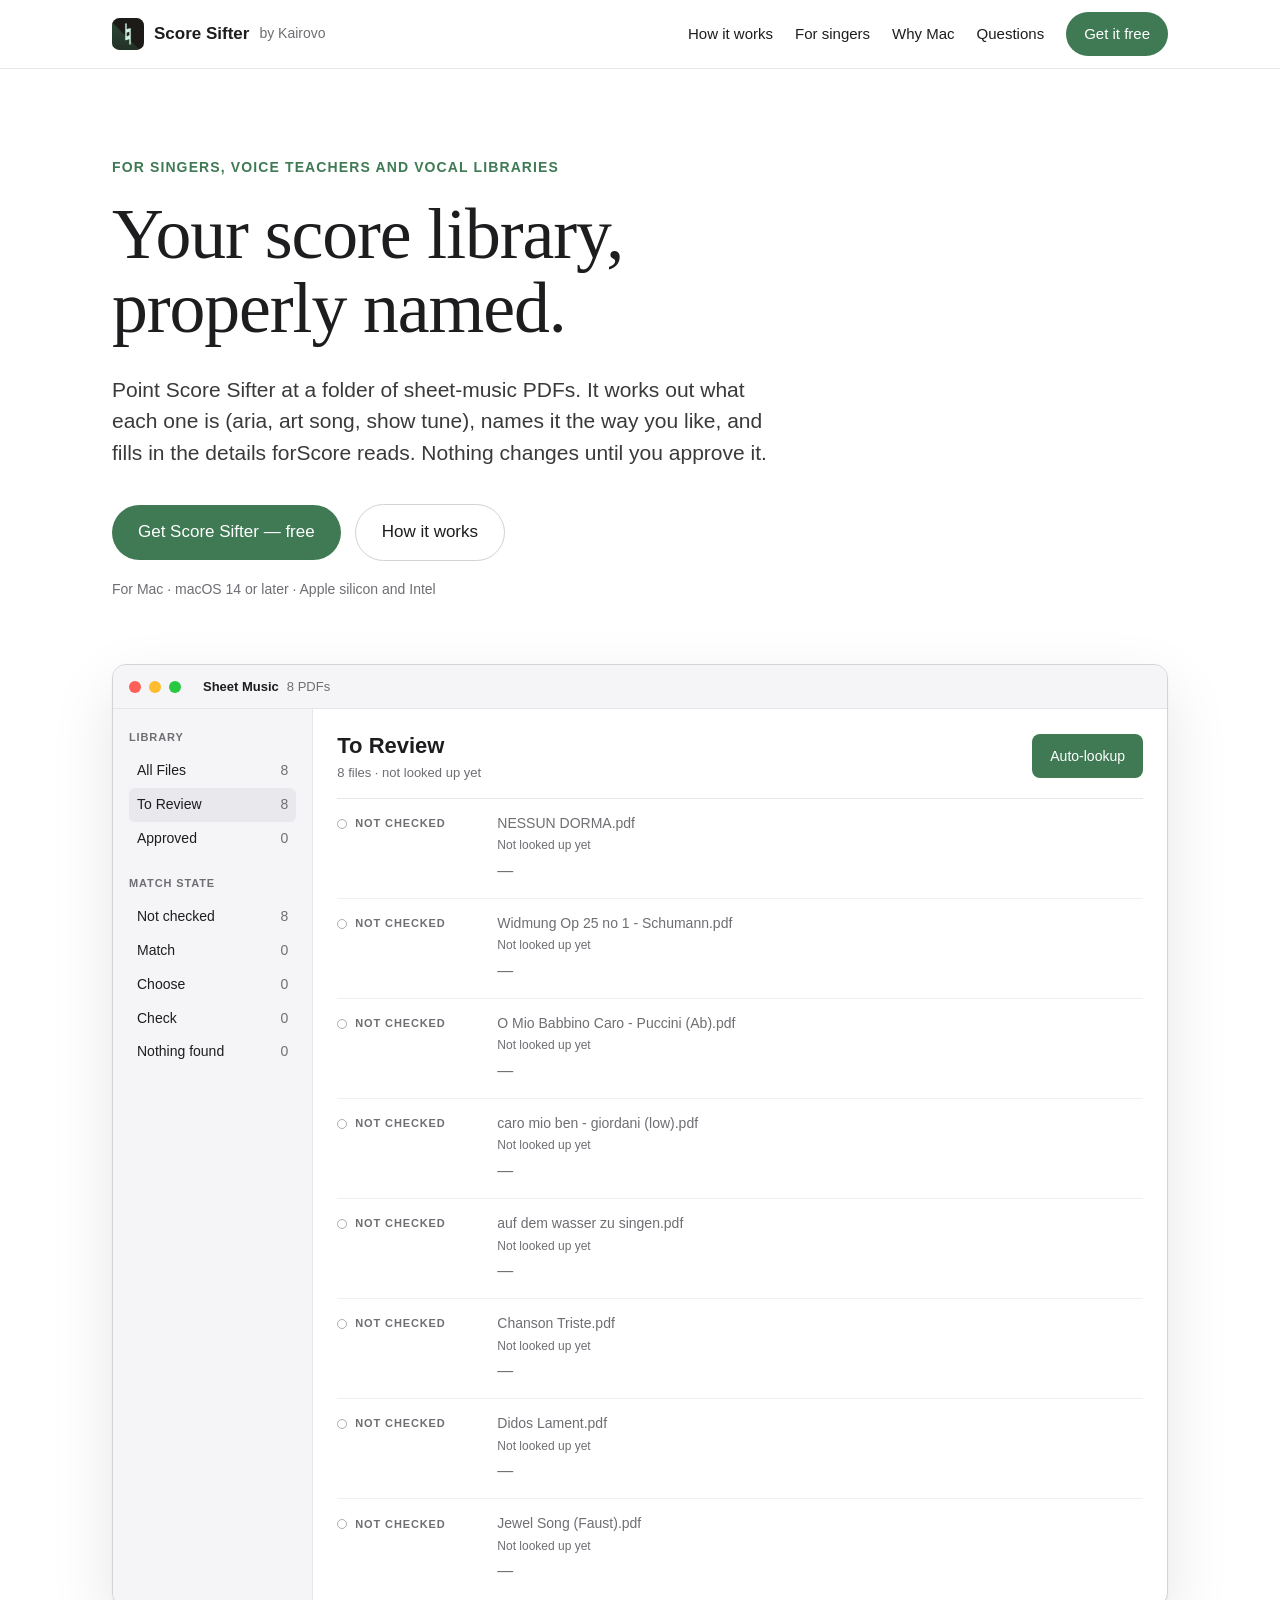
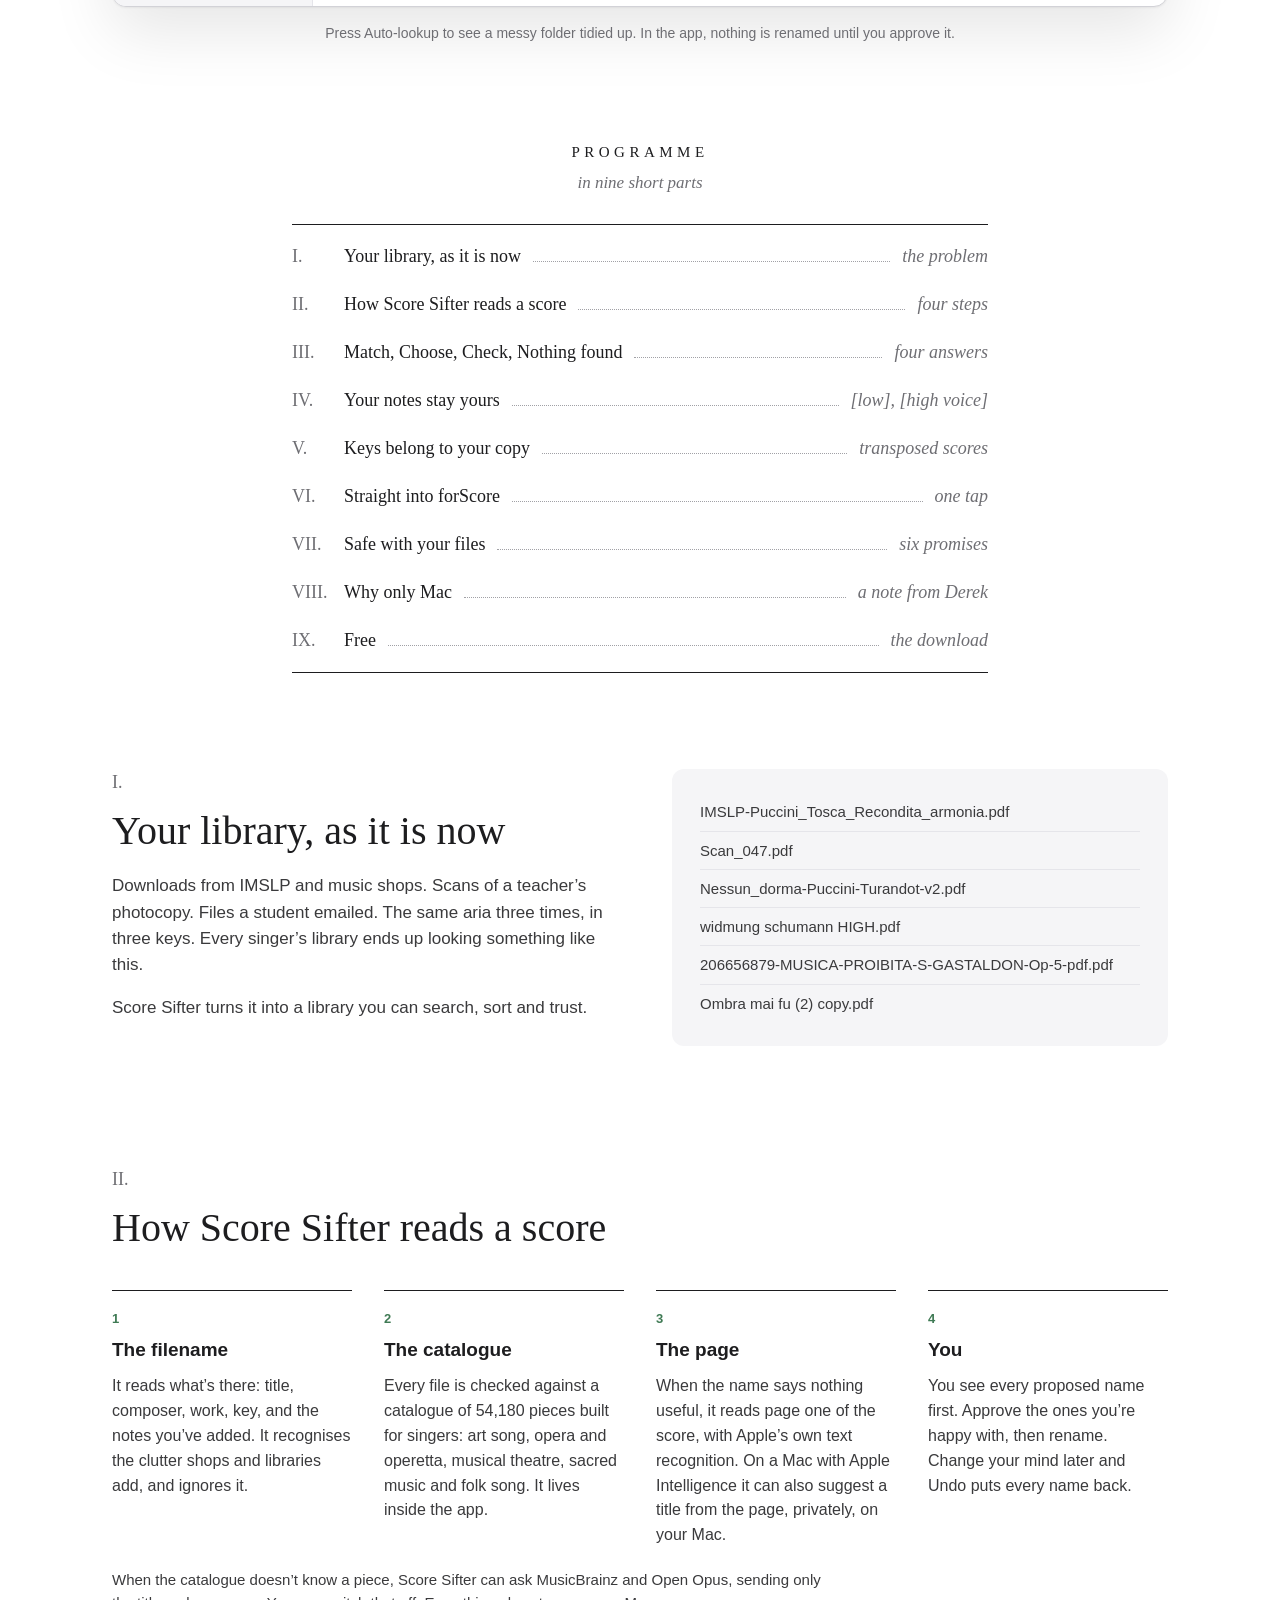
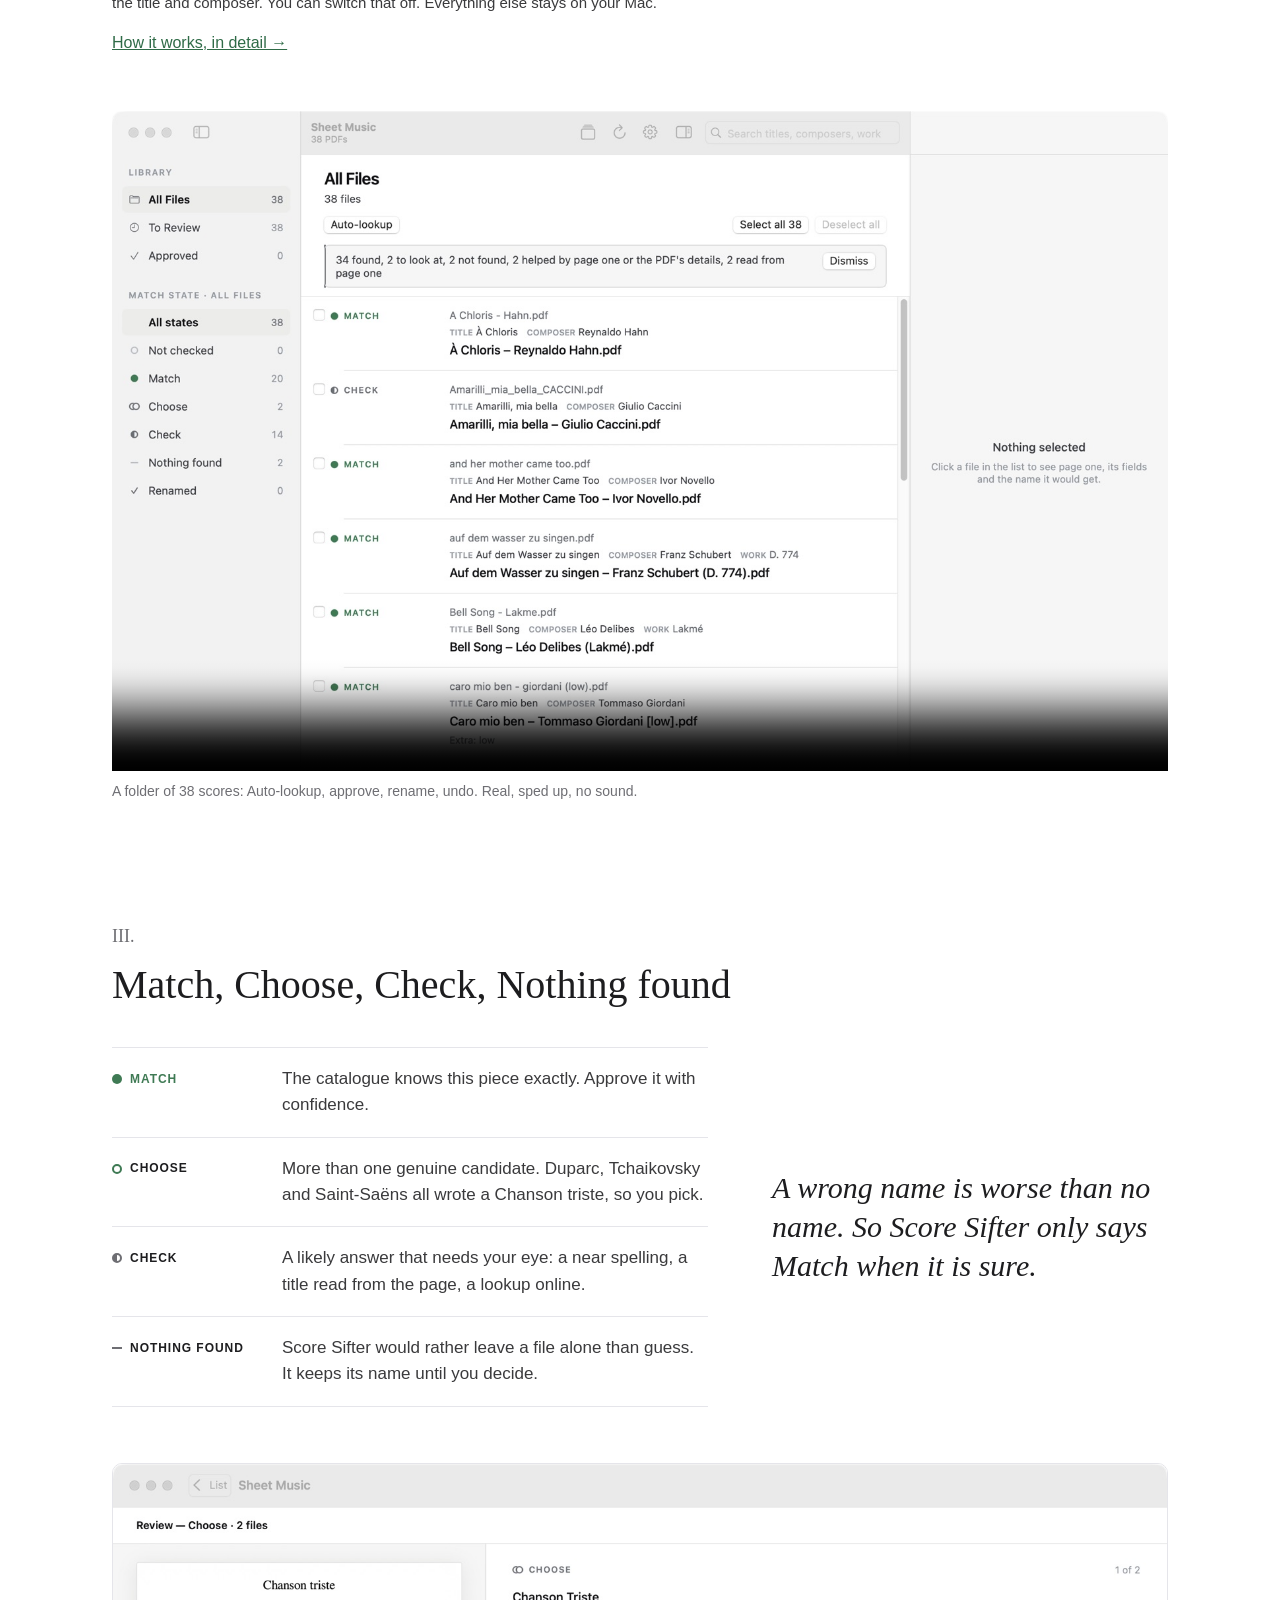
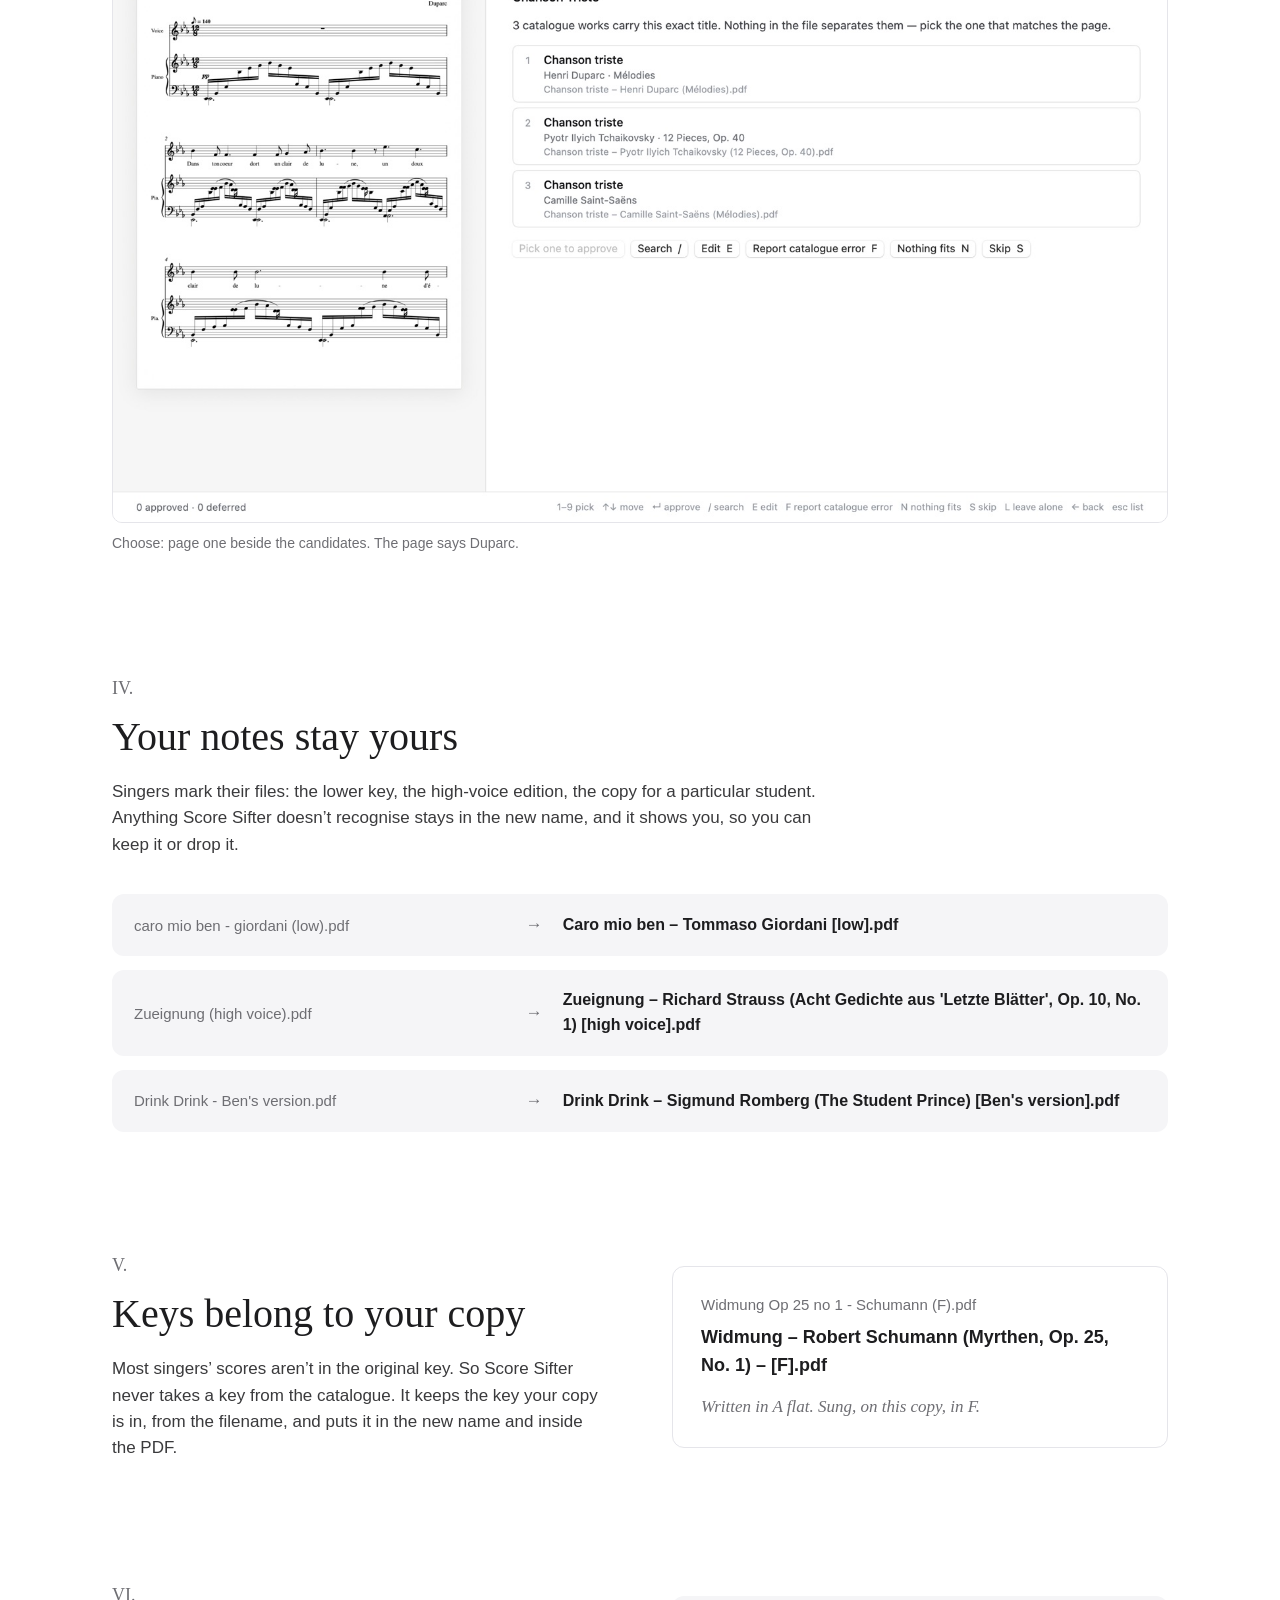
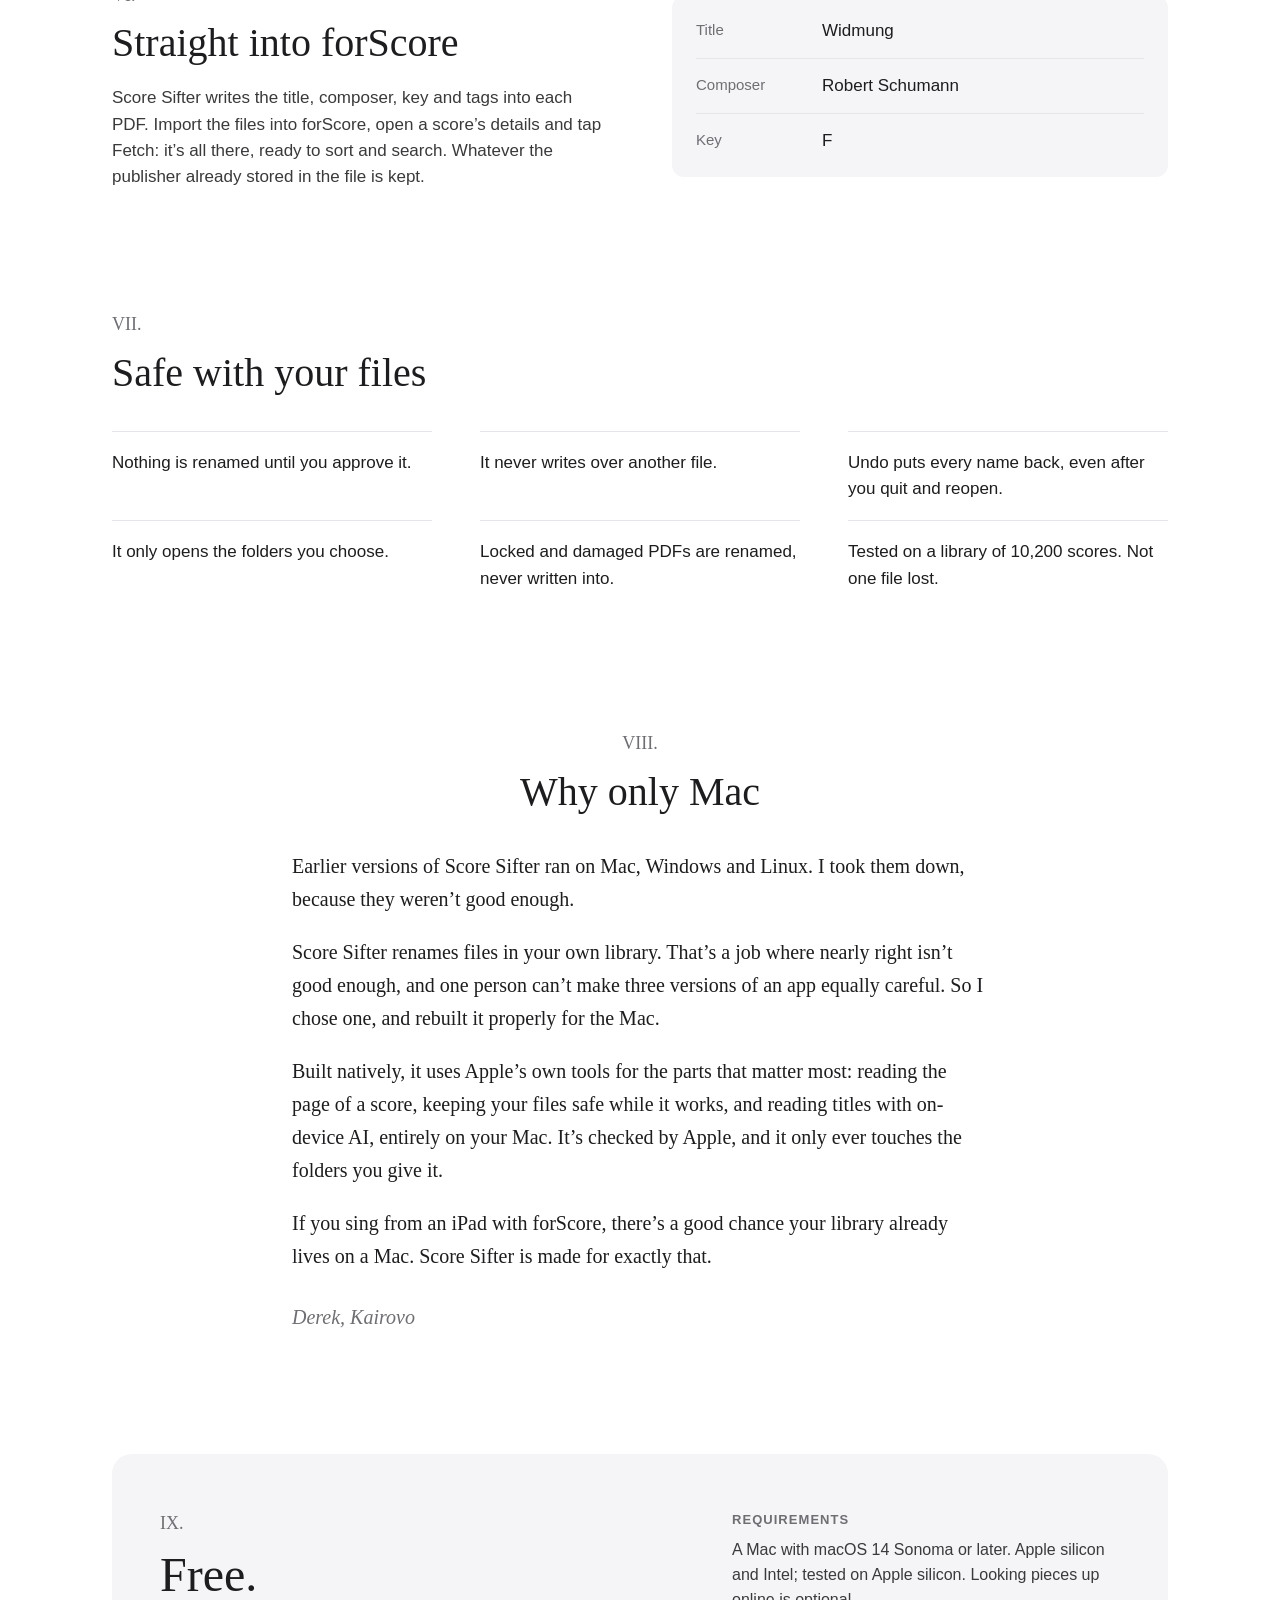
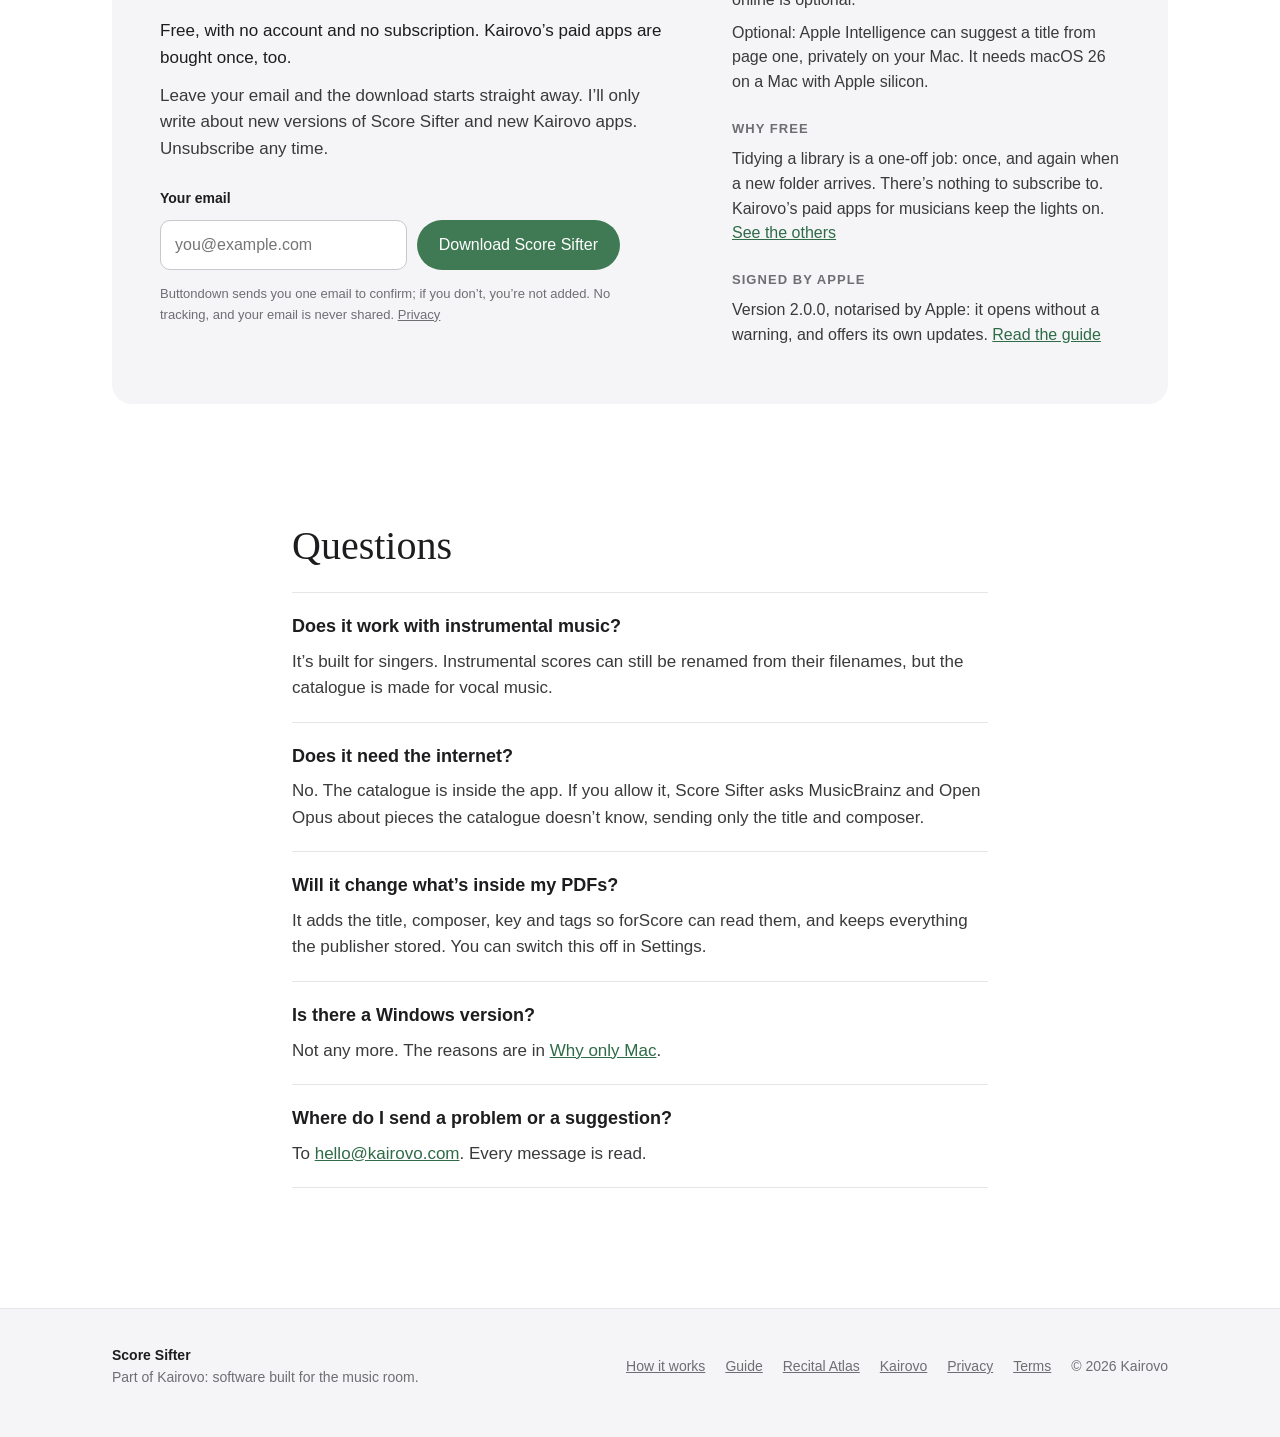
==== scoresifter.com/index.html @ a91dd8ad "scoresifter.com: How it works, in detail (new page); Apple Intelligence on the home page, modestly; " ====
<!doctype html>
<html lang="en-GB">
<head>
<meta charset="utf-8">
<meta name="viewport" content="width=device-width, initial-scale=1">
<title>Score Sifter · Your score library, properly named</title>
<meta name="description" content="Score Sifter names the sheet-music PDFs in a singer's library and fills in the details forScore reads. Free for Mac.">
<meta property="og:title" content="Score Sifter">
<meta property="og:description" content="Your score library, properly named. Free for Mac.">
<meta property="og:image" content="https://scoresifter.com/images/03-list-after-auto-lookup.jpg">
<meta property="og:type" content="website">
<link rel="icon" href="images/icon.svg" type="image/svg+xml">
<link rel="apple-touch-icon" href="images/icon-180.png">
<link rel="stylesheet" href="site.css">
</head>
<body>
<a class="skip" href="#main">Skip to the page</a>
<header class="site-header">
<nav class="wrap" aria-label="Main">
<a class="brand" href="#main"><img src="images/icon.svg" alt=""><b>Score Sifter</b><span>by Kairovo</span></a>
<div class="nav-links">
<a href="#how" class="opt">How it works</a>
<a href="#notes" class="opt">For singers</a>
<a href="#mac" class="opt">Why Mac</a>
<a href="#faq" class="opt">Questions</a>
<a href="#download" class="btn btn-accent">Get it free</a>
</div>
</nav>
</header>

<main id="main">

<section class="hero wrap">
<p class="eyebrow">For singers, voice teachers and vocal libraries</p>
<h1 class="display">Your score library, properly named.</h1>
<p class="lede">Point Score Sifter at a folder of sheet-music PDFs. It works out what each one is (aria, art song, show tune), names it the way you like, and fills in the details forScore reads. Nothing changes until you approve it.</p>
<div class="cta-row">
<a href="#download" class="btn btn-accent btn-lg">Get Score Sifter — free</a>
<a href="#how" class="btn btn-line btn-lg">How it works</a>
</div>
<p class="small muted" style="margin:18px 0 0">For Mac · macOS 14 or later · Apple silicon and Intel</p>
</section>

<section class="window-section wrap" aria-label="Score Sifter at work">
<div class="mac-window">
<div class="titlebar">
<span class="light r" aria-hidden="true"></span><span class="light y" aria-hidden="true"></span><span class="light g" aria-hidden="true"></span>
<b>Sheet Music</b><span class="muted">8 PDFs</span>
</div>
<div class="window-body">
<div class="sidebar" aria-label="Sidebar">
<h4>Library</h4>
<div class="side-row"><span>All Files</span><span>8</span></div>
<div class="side-row sel"><span>To Review</span><span>8</span></div>
<div class="side-row"><span>Approved</span><span>0</span></div>
<h4 class="gap">Match state</h4>
<div class="side-row"><span>Not checked</span><span data-count="notChecked">8</span></div>
<div class="side-row"><span>Match</span><span data-count="match">0</span></div>
<div class="side-row"><span>Choose</span><span data-count="choose">0</span></div>
<div class="side-row"><span>Check</span><span data-count="check">0</span></div>
<div class="side-row"><span>Nothing found</span><span data-count="nothing">0</span></div>
</div>
<div class="list-pane">
<div class="list-head">
<div><p class="t">To Review</p><p class="s" id="status">8 files · not looked up yet</p></div>
<button type="button" class="lookup-btn" id="lookup" aria-controls="rows">Auto-lookup</button>
</div>
<ul class="rows" id="rows" aria-live="polite"></ul>
</div>
</div>
</div>
<p class="window-caption" id="caption">Press Auto-lookup to see a messy folder tidied up. In the app, nothing is renamed until you approve it.</p>
</section>

<section class="section narrow" aria-labelledby="programme-title" style="padding-top:96px">
<h2 id="programme-title" class="programme-title">Programme</h2>
<p class="programme-sub">in nine short parts</p>
<ol class="programme">
<li><a href="#library"><span class="p-no">I.</span><span class="p-name">Your library, as it is now</span><span class="p-dots" aria-hidden="true"></span><span class="p-what">the problem</span></a></li>
<li><a href="#how"><span class="p-no">II.</span><span class="p-name">How Score Sifter reads a score</span><span class="p-dots" aria-hidden="true"></span><span class="p-what">four steps</span></a></li>
<li><a href="#states"><span class="p-no">III.</span><span class="p-name">Match, Choose, Check, Nothing found</span><span class="p-dots" aria-hidden="true"></span><span class="p-what">four answers</span></a></li>
<li><a href="#notes"><span class="p-no">IV.</span><span class="p-name">Your notes stay yours</span><span class="p-dots" aria-hidden="true"></span><span class="p-what">[low], [high voice]</span></a></li>
<li><a href="#keys"><span class="p-no">V.</span><span class="p-name">Keys belong to your copy</span><span class="p-dots" aria-hidden="true"></span><span class="p-what">transposed scores</span></a></li>
<li><a href="#forscore"><span class="p-no">VI.</span><span class="p-name">Straight into forScore</span><span class="p-dots" aria-hidden="true"></span><span class="p-what">one tap</span></a></li>
<li><a href="#safety"><span class="p-no">VII.</span><span class="p-name">Safe with your files</span><span class="p-dots" aria-hidden="true"></span><span class="p-what">six promises</span></a></li>
<li><a href="#mac"><span class="p-no">VIII.</span><span class="p-name">Why only Mac</span><span class="p-dots" aria-hidden="true"></span><span class="p-what">a note from Derek</span></a></li>
<li><a href="#download"><span class="p-no">IX.</span><span class="p-name">Free</span><span class="p-dots" aria-hidden="true"></span><span class="p-what">the download</span></a></li>
</ol>
</section>

<section id="library" class="section wrap" style="padding-top:96px">
<div class="split top">
<div>
<p class="numeral">I.</p>
<h2 class="section-title">Your library, as it is now</h2>
<p class="body-copy">Downloads from IMSLP and music shops. Scans of a teacher’s photocopy. Files a student emailed. The same aria three times, in three keys. Every singer’s library ends up looking something like this.</p>
<p class="body-copy">Score Sifter turns it into a library you can search, sort and trust.</p>
</div>
<div class="panel filelist">
<p>IMSLP-Puccini_Tosca_Recondita_armonia.pdf</p>
<p>Scan_047.pdf</p>
<p>Nessun_dorma-Puccini-Turandot-v2.pdf</p>
<p>widmung schumann HIGH.pdf</p>
<p>206656879-MUSICA-PROIBITA-S-GASTALDON-Op-5-pdf.pdf</p>
<p>Ombra mai fu (2) copy.pdf</p>
</div>
</div>
</section>

<section id="how" class="section wrap">
<p class="numeral">II.</p>
<h2 class="section-title" style="max-width:720px">How Score Sifter reads a score</h2>
<div class="steps">
<div><p class="n">1</p><h3>The filename</h3><p>It reads what’s there: title, composer, work, key, and the notes you’ve added. It recognises the clutter shops and libraries add, and ignores it.</p></div>
<div><p class="n">2</p><h3>The catalogue</h3><p>Every file is checked against a catalogue of 54,180 pieces built for singers: art song, opera and operetta, musical theatre, sacred music and folk song. It lives inside the app.</p></div>
<div><p class="n">3</p><h3>The page</h3><p>When the name says nothing useful, it reads page one of the score, with Apple’s own text recognition. On a Mac with Apple Intelligence it can also suggest a title from the page, privately, on your Mac.</p></div>
<div><p class="n">4</p><h3>You</h3><p>You see every proposed name first. Approve the ones you’re happy with, then rename. Change your mind later and Undo puts every name back.</p></div>
</div>
<p class="body-copy small muted" style="font-size:15px">When the catalogue doesn’t know a piece, Score Sifter can ask MusicBrainz and Open Opus, sending only the title and composer. You can switch that off. Everything else stays on your Mac.</p>
<p class="body-copy" style="font-size:16px"><a href="how-it-works.html">How it works, in detail →</a></p>
<figure class="shot" style="margin-top:56px">
<video controls playsinline muted preload="none" poster="images/03-list-after-auto-lookup.jpg" width="1600" height="1000">
<source src="images/demo.mp4" type="video/mp4">
</video>
<figcaption>A folder of 38 scores: Auto-lookup, approve, rename, undo. Real, sped up, no sound.</figcaption>
</figure>
</section>

<section id="states" class="section wrap">
<p class="numeral">III.</p>
<h2 class="section-title">Match, Choose, Check, Nothing found</h2>
<div class="split" style="margin-top:40px; align-items:center">
<div class="answers" style="flex:1 1 520px">
<div class="answer"><div class="state"><i class="m-match" aria-hidden="true"></i><b class="l-match">Match</b></div><p>The catalogue knows this piece exactly. Approve it with confidence.</p></div>
<div class="answer"><div class="state"><i class="m-choose" aria-hidden="true"></i><b class="l-other">Choose</b></div><p>More than one genuine candidate. Duparc, Tchaikovsky and Saint-Saëns all wrote a Chanson triste, so you pick.</p></div>
<div class="answer"><div class="state"><i class="m-check" aria-hidden="true"></i><b class="l-other">Check</b></div><p>A likely answer that needs your eye: a near spelling, a title read from the page, a lookup online.</p></div>
<div class="answer"><div class="state"><i class="m-nothing" aria-hidden="true"></i><b class="l-other">Nothing found</b></div><p>Score Sifter would rather leave a file alone than guess. It keeps its name until you decide.</p></div>
</div>
<blockquote class="pullquote" style="flex:1 1 320px">A wrong name is worse than no name. So Score Sifter only says Match when it is sure.</blockquote>
</div>
<figure class="shot" style="margin-top:56px">
<img src="images/05-picker.jpg" alt="The review screen for a Choose file: page one of Chanson triste beside three catalogue works with that title, by Duparc, Tchaikovsky and Saint-Saëns" width="1600" height="1000" loading="lazy">
<figcaption>Choose: page one beside the candidates. The page says Duparc.</figcaption>
</figure>
</section>

<section id="notes" class="section wrap">
<p class="numeral">IV.</p>
<h2 class="section-title">Your notes stay yours</h2>
<p class="body-copy">Singers mark their files: the lower key, the high-voice edition, the copy for a particular student. Anything Score Sifter doesn’t recognise stays in the new name, and it shows you, so you can keep it or drop it.</p>
<div class="renames">
<div class="rename"><span class="from">caro mio ben - giordani (low).pdf</span><span class="arrow" aria-hidden="true">→</span><span class="to">Caro mio ben – Tommaso Giordani [low].pdf</span></div>
<div class="rename"><span class="from">Zueignung (high voice).pdf</span><span class="arrow" aria-hidden="true">→</span><span class="to">Zueignung – Richard Strauss (Acht Gedichte aus 'Letzte Blätter', Op. 10, No. 1) [high voice].pdf</span></div>
<div class="rename"><span class="from">Drink Drink - Ben's version.pdf</span><span class="arrow" aria-hidden="true">→</span><span class="to">Drink Drink – Sigmund Romberg (The Student Prince) [Ben's version].pdf</span></div>
</div>
</section>

<section id="keys" class="section wrap">
<div class="split">
<div>
<p class="numeral">V.</p>
<h2 class="section-title">Keys belong to your copy</h2>
<p class="body-copy">Most singers’ scores aren’t in the original key. So Score Sifter never takes a key from the catalogue. It keeps the key your copy is in, from the filename, and puts it in the new name and inside the PDF.</p>
</div>
<div class="card">
<p class="muted" style="margin:0;font-size:15px">Widmung Op 25 no 1 - Schumann (F).pdf</p>
<p style="margin:8px 0 0;font-size:18px;font-weight:600;overflow-wrap:anywhere">Widmung – Robert Schumann (Myrthen, Op. 25, No. 1) – [F].pdf</p>
<p style="margin:14px 0 0;font-family:var(--display);font-style:italic;color:var(--ink-3)">Written in A flat. Sung, on this copy, in F.</p>
</div>
</div>
</section>

<section id="forscore" class="section wrap">
<div class="split">
<div>
<p class="numeral">VI.</p>
<h2 class="section-title">Straight into forScore</h2>
<p class="body-copy">Score Sifter writes the title, composer, key and tags into each PDF. Import the files into forScore, open a score’s details and tap Fetch: it’s all there, ready to sort and search. Whatever the publisher already stored in the file is kept.</p>
</div>
<div class="fields">
<div><span>Title</span><span>Widmung</span></div>
<div><span>Composer</span><span>Robert Schumann</span></div>
<div><span>Key</span><span>F</span></div>
</div>
</div>
</section>

<section id="safety" class="section wrap">
<p class="numeral">VII.</p>
<h2 class="section-title">Safe with your files</h2>
<ul class="promises">
<li>Nothing is renamed until you approve it.</li>
<li>It never writes over another file.</li>
<li>Undo puts every name back, even after you quit and reopen.</li>
<li>It only opens the folders you choose.</li>
<li>Locked and damaged PDFs are renamed, never written into.</li>
<li>Tested on a library of 10,200 scores. Not one file lost.</li>
</ul>
</section>

<section id="mac" class="section narrow">
<p class="numeral" style="text-align:center">VIII.</p>
<h2 class="section-title" style="text-align:center">Why only Mac</h2>
<div class="letter">
<p>Earlier versions of Score Sifter ran on Mac, Windows and Linux. I took them down, because they weren’t good enough.</p>
<p>Score Sifter renames files in your own library. That’s a job where nearly right isn’t good enough, and one person can’t make three versions of an app equally careful. So I chose one, and rebuilt it properly for the Mac.</p>
<p>Built natively, it uses Apple’s own tools for the parts that matter most: reading the page of a score, keeping your files safe while it works, and reading titles with on-device AI, entirely on your Mac. It’s checked by Apple, and it only ever touches the folders you give it.</p>
<p>If you sing from an iPad with forScore, there’s a good chance your library already lives on a Mac. Score Sifter is made for exactly that.</p>
<p class="signature">Derek, Kairovo</p>
</div>
</section>

<section id="download" class="section wrap">
<div class="download">
<div>
<p class="numeral">IX.</p>
<h2>Free.</h2>
<p style="margin:18px 0 0;color:var(--ink);font-weight:500">Free, with no account and no subscription. Kairovo’s paid apps are bought once, too.</p>
<p style="margin:12px 0 0;color:var(--ink-2)">Leave your email and the download starts straight away. I’ll only write about new versions of Score Sifter and new Kairovo apps. Unsubscribe any time.</p>
<form id="get" class="signup" action="https://buttondown.com/api/emails/embed-subscribe/kairovo" method="post" target="_blank">
<label for="email">Your email</label>
<div class="line">
<input id="email" name="email" type="email" placeholder="you@example.com" autocomplete="email" required>
<input type="hidden" name="tag" value="score-sifter">
<input type="hidden" name="embed" value="1">
<button type="submit" class="btn btn-accent">Download Score Sifter</button>
</div>
<p class="fine">Buttondown sends you one email to confirm; if you don’t, you’re not added. No tracking, and your email is never shared. <a href="privacy.html">Privacy</a></p>
</form>
</div>
<div class="facts">
<div>
<h3>Requirements</h3>
<p>A Mac with macOS 14 Sonoma or later. Apple silicon and Intel; tested on Apple silicon. Looking pieces up online is optional.</p>
<p style="margin-top:8px">Optional: Apple Intelligence can suggest a title from page one, privately on your Mac. It needs macOS 26 on a Mac with Apple silicon.</p>
</div>
<div>
<h3>Why free</h3>
<p>Tidying a library is a one-off job: once, and again when a new folder arrives. There’s nothing to subscribe to. Kairovo’s paid apps for musicians keep the lights on. <a href="https://kairovo.com">See the others</a></p>
</div>
<div>
<h3>Signed by Apple</h3>
<p>Version 2.0.0, notarised by Apple: it opens without a warning, and offers its own updates. <a href="guide.html">Read the guide</a></p>
</div>
</div>
</div>
</section>

<section id="faq" class="section narrow">
<h2 class="section-title" style="margin-bottom:24px">Questions</h2>
<div class="faq"><h3>Does it work with instrumental music?</h3><p>It’s built for singers. Instrumental scores can still be renamed from their filenames, but the catalogue is made for vocal music.</p></div>
<div class="faq"><h3>Does it need the internet?</h3><p>No. The catalogue is inside the app. If you allow it, Score Sifter asks MusicBrainz and Open Opus about pieces the catalogue doesn’t know, sending only the title and composer.</p></div>
<div class="faq"><h3>Will it change what’s inside my PDFs?</h3><p>It adds the title, composer, key and tags so forScore can read them, and keeps everything the publisher stored. You can switch this off in Settings.</p></div>
<div class="faq"><h3>Is there a Windows version?</h3><p>Not any more. The reasons are in <a href="#mac">Why only Mac</a>.</p></div>
<div class="faq"><h3>Where do I send a problem or a suggestion?</h3><p>To <a href="mailto:hello@kairovo.com">hello@kairovo.com</a>. Every message is read.</p></div>
</section>

</main>

<footer class="site-footer">
<div class="wrap">
<div><p><b>Score Sifter</b></p><p>Part of Kairovo: software built for the music room.</p></div>
<nav aria-label="Footer">
<a href="how-it-works.html">How it works</a>
<a href="guide.html">Guide</a>
<a href="https://recitalatlas.com">Recital Atlas</a>
<a href="https://kairovo.com">Kairovo</a>
<a href="privacy.html">Privacy</a>
<a href="terms.html">Terms</a>
<span>© 2026 Kairovo</span>
</nav>
</div>
</footer>

<script>
// The interactive window: eight files from Score Sifter's demo library, with
// the answers the app itself gave them (Auto-lookup, 2026-10-29). Nothing here
// is invented; the button only switches between before and after.
(function () {
  var rows = [
    ["NESSUN DORMA.pdf", "Match", "Title Nessun dorma · Composer Giacomo Puccini · Work Turandot", "Nessun dorma – Giacomo Puccini (Turandot).pdf"],
    ["Widmung Op 25 no 1 - Schumann.pdf", "Match", "Title Widmung · Composer Robert Schumann · Work Myrthen, Op. 25, No. 1", "Widmung – Robert Schumann (Myrthen, Op. 25, No. 1).pdf"],
    ["O Mio Babbino Caro - Puccini (Ab).pdf", "Match", "Title O mio babbino caro · Composer Giacomo Puccini · Work Gianni Schicchi · Key Ab", "O mio babbino caro – Giacomo Puccini (Gianni Schicchi) – [Ab].pdf"],
    ["caro mio ben - giordani (low).pdf", "Match", "Title Caro mio ben · Composer Tommaso Giordani · Extra: low", "Caro mio ben – Tommaso Giordani [low].pdf"],
    ["auf dem wasser zu singen.pdf", "Match", "Title Auf dem Wasser zu singen · Composer Franz Schubert · Work D. 774", "Auf dem Wasser zu singen – Franz Schubert (D. 774).pdf"],
    ["Chanson Triste.pdf", "Choose", "Three catalogue works carry this exact title: Duparc, Tchaikovsky, Saint-Saëns", ""],
    ["Didos Lament.pdf", "Check", "Title Dido's Lament (When I am laid) · Composer Henry Purcell · Work Dido and Aeneas, Z. 626", "Dido's Lament (When I am laid) – Henry Purcell (Dido and Aeneas, Z. 626).pdf"],
    ["Jewel Song (Faust).pdf", "Nothing found", "Looked it up; nothing matched.", ""]
  ];
  var marks = { "Match": ["m-match", "l-match"], "Choose": ["m-choose", "l-other"], "Check": ["m-check", "l-other"],
    "Nothing found": ["m-nothing", "l-quiet"], "Not checked": ["m-notchecked", "l-quiet"] };
  var list = document.getElementById("rows"), button = document.getElementById("lookup"),
      status = document.getElementById("status"), caption = document.getElementById("caption");
  var after = false;
  function el(tag, cls, text) { var e = document.createElement(tag); if (cls) e.className = cls; if (text != null) e.textContent = text; return e; }
  function draw() {
    list.textContent = "";
    var counts = { notChecked: 0, match: 0, choose: 0, check: 0, nothing: 0 };
    rows.forEach(function (r) {
      var state = after ? r[1] : "Not checked";
      counts[{ "Match": "match", "Choose": "choose", "Check": "check", "Nothing found": "nothing", "Not checked": "notChecked" }[state]]++;
      var li = el("li", "row"), s = el("div", "state"), i = el("i", marks[state][0]), b = el("b", marks[state][1], state);
      i.setAttribute("aria-hidden", "true"); s.appendChild(i); s.appendChild(b);
      var names = el("div", "names");
      names.appendChild(el("p", "current", r[0]));
      names.appendChild(el("p", "notes", after ? r[2] : "Not looked up yet"));
      var shown = !after ? "—" : (state === "Choose" ? "Pick one: nothing is renamed until you do" : (state === "Nothing found" ? "Keeps its name until you decide" : r[3]));
      names.appendChild(el("p", "proposed" + ((!after || state === "Choose" || state === "Nothing found") ? " none" : ""), shown));
      li.appendChild(s); li.appendChild(names); list.appendChild(li);
    });
    Object.keys(counts).forEach(function (k) { var c = document.querySelector('[data-count="' + k + '"]'); if (c) c.textContent = counts[k]; });
    status.textContent = after ? "8 files looked up · 5 Match · 3 for you to look at" : "8 files · not looked up yet";
    button.textContent = after ? "Show the folder as it was" : "Auto-lookup";
    button.className = after ? "lookup-btn again" : "lookup-btn";
    caption.textContent = after ? "These are Score Sifter’s own answers for these files. In the app, nothing is renamed until you approve it."
                                : "Press Auto-lookup to see a messy folder tidied up. In the app, nothing is renamed until you approve it.";
  }
  button.addEventListener("click", function () { after = !after; draw(); });
  draw();
})();

// The download box: Buttondown's answer opens in a new tab (it may ask for a
// CAPTCHA or a corrected address, so it is never hidden); this tab starts the
// download. The file is public either way: the form is a request, not a lock.
(function () {
  var DMG = "https://downloads.scoresifter.com/ScoreSifter-2.0.0.dmg";
  document.getElementById("get").addEventListener("submit", function () {
    setTimeout(function () { window.location.href = DMG; }, 400);
  });
})();
</script>
</body>
</html>
---- scoresifter.com/site.css ----
/* scoresifter.com — the 2026 design (Derek's approved canvas, artboard
   "Home page"): white, Apple's system fonts (SF Pro for text, New York for
   display), the recital-programme layout with hairline rules, and Score
   Sifter's green. One stylesheet for every page of the site; no build step. */

:root {
  --ink: #1D1D1F;
  --ink-2: #3A3A3C;
  --ink-3: #6E6E73;      /* 5.0:1 on white, 4.6:1 on --panel */
  --rule: #E5E5EA;
  --rule-strong: #D2D2D7;
  --panel: #F5F5F7;
  --accent: #3F7A54;     /* the app's green (D-21): 5.3:1 on white */
  --accent-ink: #2F6B47;
  --accent-deep: #1F4D32;
  --text: -apple-system, BlinkMacSystemFont, "SF Pro Text", "Helvetica Neue", Helvetica, Arial, sans-serif;
  --display: ui-serif, "New York", "Iowan Old Style", Georgia, serif;
  color-scheme: light;
}

* { box-sizing: border-box; }
html { scroll-behavior: smooth; }
body {
  margin: 0; background: #FFFFFF; color: var(--ink);
  font-family: var(--text); font-size: 17px; line-height: 1.55;
  -webkit-font-smoothing: antialiased; text-rendering: optimizeLegibility;
}
img, video { max-width: 100%; height: auto; display: block; }
a { color: var(--accent-ink); }
a:hover { color: var(--accent-deep); }
:focus-visible { outline: 3px solid var(--accent); outline-offset: 2px; border-radius: 4px; }
.skip { position: absolute; left: -9999px; }
.skip:focus { left: 16px; top: 12px; background: #fff; padding: 8px 12px; z-index: 10; }

.wrap { max-width: 1120px; margin: 0 auto; padding: 0 32px; }
.narrow { max-width: 760px; margin: 0 auto; padding: 0 32px; }
@media (max-width: 600px) { .wrap, .narrow { padding: 0 16px; } }

/* Header */
.site-header { border-bottom: 1px solid var(--rule); background: rgba(255,255,255,0.92);
  position: sticky; top: 0; z-index: 5; -webkit-backdrop-filter: saturate(180%) blur(16px); backdrop-filter: saturate(180%) blur(16px); }
.site-header nav { display: flex; flex-wrap: wrap; align-items: center; justify-content: space-between; gap: 12px 16px; padding-top: 12px; padding-bottom: 12px; }
.brand { display: flex; align-items: center; gap: 10px; text-decoration: none; color: var(--ink); }
.brand:hover { color: var(--ink); }
.brand img { width: 32px; height: 32px; }
.brand b { font-weight: 600; font-size: 17px; }
.brand span { color: var(--ink-3); font-size: 14px; }
.nav-links { display: flex; flex-wrap: wrap; align-items: center; gap: 4px 22px; font-size: 15px; }
.nav-links a { color: var(--ink); text-decoration: none; padding: 6px 0; }
.nav-links a:hover { color: var(--accent-ink); }
@media (max-width: 760px) { .nav-links a.opt { display: none; } }

/* Buttons */
.btn { display: inline-flex; align-items: center; justify-content: center; min-height: 44px; padding: 10px 18px;
  border-radius: 980px; font: inherit; font-size: 15px; font-weight: 500; text-decoration: none; cursor: pointer; border: 0; }
.btn-accent { background: var(--accent); color: #FFFFFF; }
.btn-accent:hover { background: var(--accent-ink); color: #FFFFFF; }
.btn-line { border: 1px solid var(--rule-strong); color: var(--ink); background: #FFFFFF; }
.btn-line:hover { border-color: var(--ink-3); color: var(--ink); }
.btn-lg { min-height: 48px; padding: 14px 26px; font-size: 17px; }
.nav-links .btn-accent { color: #FFFFFF; padding: 10px 18px; }

/* Type */
.eyebrow { margin: 0 0 18px; font-size: 14px; font-weight: 600; letter-spacing: 0.08em; text-transform: uppercase; color: var(--accent); }
h1, h2, h3 { text-wrap: balance; }
.display { font-family: var(--display); font-weight: 500; }
.hero h1 { margin: 0; max-width: 820px; font-size: clamp(2.6rem, 5.6vw, 4.6rem); line-height: 1.04; letter-spacing: -0.015em; }
.lede { margin: 28px 0 0; max-width: 680px; font-size: 21px; line-height: 1.5; color: var(--ink-2); }
.muted { color: var(--ink-3); }
.small { font-size: 14px; }
.numeral { margin: 0 0 12px; font-family: var(--display); font-size: 18px; color: var(--ink-3); }
.section-title { margin: 0; font-family: var(--display); font-weight: 500; font-size: 40px; line-height: 1.1; }
@media (max-width: 600px) { .section-title { font-size: 32px; } .lede { font-size: 19px; } }
.body-copy { margin: 20px 0 0; max-width: 720px; color: var(--ink-2); }
.body-copy + .body-copy { margin-top: 16px; }

/* Sections */
.hero { padding-top: 88px; padding-bottom: 40px; }
@media (max-width: 600px) { .hero { padding-top: 56px; } }
.cta-row { margin-top: 36px; display: flex; flex-wrap: wrap; align-items: center; gap: 14px; }
.section { padding-top: 120px; }
@media (max-width: 600px) { .section { padding-top: 88px; } }
.split { display: flex; flex-wrap: wrap; gap: 40px 64px; align-items: center; }
.split > * { flex: 1 1 400px; min-width: 0; }
.split.top { align-items: flex-start; }

/* The interactive window */
.window-section { padding-top: 24px; }
.mac-window { border: 1px solid var(--rule-strong); border-radius: 14px; overflow: hidden; background: #FFFFFF;
  box-shadow: 0 1px 2px rgba(0,0,0,0.05), 0 24px 64px rgba(0,0,0,0.10); }
.titlebar { height: 44px; background: var(--panel); border-bottom: 1px solid var(--rule); display: flex; align-items: center; gap: 8px; padding: 0 16px; }
.light { width: 12px; height: 12px; border-radius: 50%; }
.light.r { background: #FF5F57; } .light.y { background: #FEBC2E; } .light.g { background: #28C840; }
.titlebar b { margin-left: 14px; font-size: 13px; font-weight: 600; }
.titlebar span.muted { font-size: 13px; }
.window-body { display: flex; flex-wrap: wrap; }
.sidebar { flex: 1 1 200px; max-width: 240px; background: var(--panel); border-right: 1px solid var(--rule); padding: 20px 16px; font-size: 14px; }
@media (max-width: 760px) { .sidebar { max-width: none; border-right: 0; border-bottom: 1px solid var(--rule); } }
.sidebar h4 { margin: 0 0 8px; font-size: 11px; font-weight: 600; letter-spacing: 0.08em; text-transform: uppercase; color: var(--ink-3); }
.sidebar h4 + div { margin-top: 0; }
.sidebar .gap { margin-top: 20px; }
.side-row { display: flex; justify-content: space-between; padding: 6px 8px; border-radius: 6px; }
.side-row.sel { background: #E8E8ED; }
.side-row span:last-child { color: var(--ink-3); font-variant-numeric: tabular-nums; }
.list-pane { flex: 999 1 560px; min-width: 0; padding: 20px 24px 8px; }
@media (max-width: 600px) { .list-pane { padding: 16px 16px 8px; } }
.list-head { display: flex; flex-wrap: wrap; align-items: center; justify-content: space-between; gap: 12px; padding-bottom: 14px; border-bottom: 1px solid var(--rule); }
.list-head p { margin: 0; }
.list-head .t { font-size: 22px; font-weight: 600; }
.list-head .s { font-size: 13px; color: var(--ink-3); }
.lookup-btn { font: inherit; font-size: 14px; font-weight: 500; padding: 10px 18px; min-height: 44px; border-radius: 8px;
  border: 0; background: var(--accent); color: #FFFFFF; cursor: pointer; }
.lookup-btn.again { background: #FFFFFF; color: var(--ink); border: 1px solid var(--rule-strong); }
.rows { list-style: none; margin: 0; padding: 0; }
.row { display: flex; flex-wrap: wrap; gap: 6px 20px; padding: 14px 0; border-bottom: 1px solid #F0F0F2; }
.row:last-child { border-bottom: 0; }
.state { flex: 0 0 140px; display: flex; align-items: center; gap: 8px; height: 22px; }
.state i { width: 10px; height: 10px; border-radius: 50%; flex: 0 0 auto; }
.state b { font-size: 11px; font-weight: 600; letter-spacing: 0.08em; text-transform: uppercase; }
.row .names { flex: 999 1 380px; min-width: 0; }
.row .names p { margin: 0; overflow-wrap: anywhere; }
.row .current { font-size: 14px; color: var(--ink-3); }
.row .notes { margin-top: 2px !important; font-size: 12px; color: var(--ink-3); }
.row .proposed { margin-top: 4px !important; font-size: 16px; font-weight: 600; }
.row .proposed.none { color: var(--ink-3); font-weight: 500; }
.window-caption { margin: 16px 0 0; font-size: 14px; color: var(--ink-3); text-align: center; }

/* The state marks, as the app draws them */
.m-match { background: var(--accent); }
.m-choose { border: 2px solid var(--accent); }
.m-check { border: 2px solid var(--ink-3); background: linear-gradient(90deg, var(--ink-3) 50%, transparent 50%); }
.m-nothing { height: 2px !important; border-radius: 0 !important; background: var(--ink-3); }
.m-notchecked { border: 1.5px solid #AEAEB2; }
.l-match { color: var(--accent); } .l-other { color: var(--ink); } .l-quiet { color: var(--ink-3); }

/* The programme */
.programme-title { margin: 0 0 6px; text-align: center; font-family: var(--display); font-weight: 500; font-size: 15px; letter-spacing: 0.3em; text-transform: uppercase; }
.programme-sub { margin: 0 0 28px; text-align: center; font-family: var(--display); font-style: italic; color: var(--ink-3); }
.programme { border-top: 1px solid var(--ink); border-bottom: 1px solid var(--ink); padding: 8px 0; font-family: var(--display); font-size: 18px; list-style: none; margin: 0; }
.programme a { display: flex; align-items: baseline; gap: 12px; padding: 10px 0; color: var(--ink); text-decoration: none; }
.programme a:hover .p-name { text-decoration: underline; text-underline-offset: 3px; }
.p-no { flex: 0 0 40px; color: var(--ink-3); }
.p-dots { flex: 1 1 24px; border-bottom: 1px dotted #A1A1A6; }
.p-what { font-style: italic; color: var(--ink-3); }
@media (max-width: 600px) { .programme { font-size: 16px; } .p-what { display: none; } }

/* Panels and lists */
.panel { background: var(--panel); border-radius: 12px; padding: 24px 28px; }
@media (max-width: 600px) { .panel { padding: 20px; } }
.filelist { font-size: 15px; color: var(--ink-2); }
.filelist p { margin: 0; padding: 7px 0; border-bottom: 1px solid var(--rule); overflow-wrap: anywhere; }
.filelist p:last-child { border-bottom: 0; }
.steps { margin-top: 40px; display: grid; grid-template-columns: repeat(auto-fit, minmax(230px, 1fr)); gap: 32px; }
.steps > div { border-top: 1px solid var(--ink); padding-top: 18px; }
.steps .n { margin: 0; font-size: 13px; font-weight: 600; color: var(--accent); }
.steps h3 { margin: 6px 0 0; font-size: 19px; font-weight: 600; }
.steps p { margin: 10px 0 0; font-size: 16px; color: var(--ink-2); }
.answers { display: flex; flex-direction: column; }
.answer { display: flex; flex-wrap: wrap; gap: 8px 20px; padding: 18px 0; border-top: 1px solid var(--rule); }
.answer:last-child { border-bottom: 1px solid var(--rule); }
.answer .state { flex: 0 0 150px; height: 26px; }
.answer .state b { font-size: 12px; }
.answer p { margin: 0; flex: 1 1 260px; color: var(--ink-2); }
.pullquote { margin: 0; align-self: center; font-family: var(--display); font-style: italic; font-size: 30px; line-height: 1.3; }
@media (max-width: 600px) { .pullquote { font-size: 24px; } }
.renames { margin-top: 36px; display: flex; flex-direction: column; gap: 14px; }
.rename { display: flex; flex-wrap: wrap; align-items: center; gap: 8px 20px; padding: 18px 22px; background: var(--panel); border-radius: 12px; }
.rename .from { flex: 1 1 260px; font-size: 15px; color: var(--ink-3); overflow-wrap: anywhere; }
.rename .arrow { color: var(--ink-3); }
.rename .to { flex: 2 1 360px; font-size: 16px; font-weight: 600; overflow-wrap: anywhere; }
.card { border: 1px solid var(--rule); border-radius: 12px; padding: 26px 28px; }
.fields { background: var(--panel); border-radius: 12px; padding: 8px 24px; }
.fields div { display: flex; gap: 16px; padding: 14px 0; border-bottom: 1px solid var(--rule); }
.fields div:last-child { border-bottom: 0; }
.fields span:first-child { flex: 0 0 110px; color: var(--ink-3); font-size: 15px; }
.fields span:last-child { font-weight: 500; }
.promises { margin: 36px 0 0; padding: 0; list-style: none; display: grid; grid-template-columns: repeat(auto-fit, minmax(300px, 1fr)); gap: 0 48px; }
.promises li { padding: 18px 0; border-top: 1px solid var(--rule); }
.shot { margin: 0; }
.shot img { border-radius: 10px; border: 1px solid var(--rule); }
.shot figcaption { margin-top: 10px; font-size: 14px; color: var(--ink-3); }
.letter { margin-top: 36px; font-family: var(--display); font-size: 20px; line-height: 1.65; }
.letter p { margin: 0; }
.letter p + p { margin-top: 20px; }
.signature { margin-top: 28px !important; font-style: italic; color: var(--ink-3); }

/* The download box */
.download { background: var(--panel); border-radius: 20px; padding: 56px 48px; display: flex; flex-wrap: wrap; gap: 48px 64px; }
@media (max-width: 600px) { .download { padding: 32px 20px; border-radius: 16px; } }
.download > div:first-child { flex: 1 1 420px; min-width: 0; }
.download > div:last-child { flex: 1 1 300px; min-width: 0; display: flex; flex-direction: column; gap: 24px; }
.download h2 { margin: 0; font-family: var(--display); font-weight: 500; font-size: 48px; line-height: 1.05; }
.signup { margin-top: 26px; display: flex; flex-direction: column; gap: 10px; max-width: 460px; }
.signup label { font-size: 14px; font-weight: 600; }
.signup .line { display: flex; flex-wrap: wrap; gap: 10px; }
.signup input[type=email] { flex: 1 1 220px; min-width: 0; font: inherit; font-size: 16px; padding: 12px 14px; min-height: 48px;
  border: 1px solid #C7C7CC; border-radius: 10px; background: #FFFFFF; color: var(--ink); }
.signup button { min-height: 48px; font-size: 16px; padding: 12px 22px; }
.fine { margin: 4px 0 0; font-size: 13px; color: var(--ink-3); }
.fine a { color: var(--ink-3); }
.facts h3 { margin: 0 0 8px; font-size: 13px; font-weight: 600; letter-spacing: 0.08em; text-transform: uppercase; color: var(--ink-3); }
.facts p { margin: 0; font-size: 16px; color: var(--ink-2); }

/* Questions */
.faq { border-top: 1px solid var(--rule); padding: 20px 0; }
.faq:last-of-type { border-bottom: 1px solid var(--rule); }
.faq h3 { margin: 0; font-size: 18px; font-weight: 600; }
.faq p { margin: 8px 0 0; color: var(--ink-2); }

/* Footer */
.site-footer { margin-top: 120px; border-top: 1px solid var(--rule); background: var(--panel); }
.site-footer .wrap { padding-top: 36px; padding-bottom: 48px; display: flex; flex-wrap: wrap; justify-content: space-between; gap: 24px; font-size: 14px; color: var(--ink-3); }
.site-footer p { margin: 0; }
.site-footer b { color: var(--ink); font-weight: 600; }
.site-footer nav { display: flex; flex-wrap: wrap; gap: 8px 20px; align-items: center; }
.site-footer a { color: var(--ink-3); }

/* Long-form pages: the guide, privacy, terms */
.doc { padding-top: 72px; }
.doc h1 { margin: 0; font-family: var(--display); font-weight: 500; font-size: clamp(2.2rem, 5vw, 3.4rem); line-height: 1.08; }
.doc .updated { margin: 12px 0 0; color: var(--ink-3); font-size: 15px; }
.doc h2 { margin: 64px 0 0; font-family: var(--display); font-weight: 500; font-size: 30px; line-height: 1.15; }
.doc h3 { margin: 32px 0 0; font-size: 19px; font-weight: 600; }
.doc p, .doc li { color: var(--ink-2); }
.doc p { margin: 14px 0 0; }
.doc ul, .doc ol { margin: 14px 0 0; padding-left: 22px; }
.doc li + li { margin-top: 6px; }
.doc strong { color: var(--ink); font-weight: 600; }
.doc kbd { font-family: var(--text); font-size: 0.9em; border: 1px solid var(--rule-strong); border-bottom-width: 2px; border-radius: 5px; padding: 1px 6px; background: #fff; }
.doc code { font-family: ui-monospace, "SF Mono", Menlo, monospace; font-size: 0.88em; background: var(--panel); border-radius: 5px; padding: 1px 5px; overflow-wrap: anywhere; }
.toc { margin-top: 36px; border-top: 1px solid var(--ink); border-bottom: 1px solid var(--ink); padding: 8px 0; list-style: none; font-family: var(--display); font-size: 18px; }
.toc li + li { margin: 0; }
.toc a { display: flex; gap: 12px; padding: 8px 0; color: var(--ink); text-decoration: none; }
.toc a:hover span:last-child { text-decoration: underline; text-underline-offset: 3px; }
.toc .p-no { flex-basis: 40px; }
.doc table { width: 100%; border-collapse: collapse; margin-top: 16px; font-size: 15px; }
.doc th, .doc td { text-align: left; padding: 10px 12px 10px 0; border-bottom: 1px solid var(--rule); vertical-align: top; color: var(--ink-2); }
.doc th { color: var(--ink); font-weight: 600; }
.table-scroll { overflow-x: auto; }
.doc .shot { margin-top: 24px; }
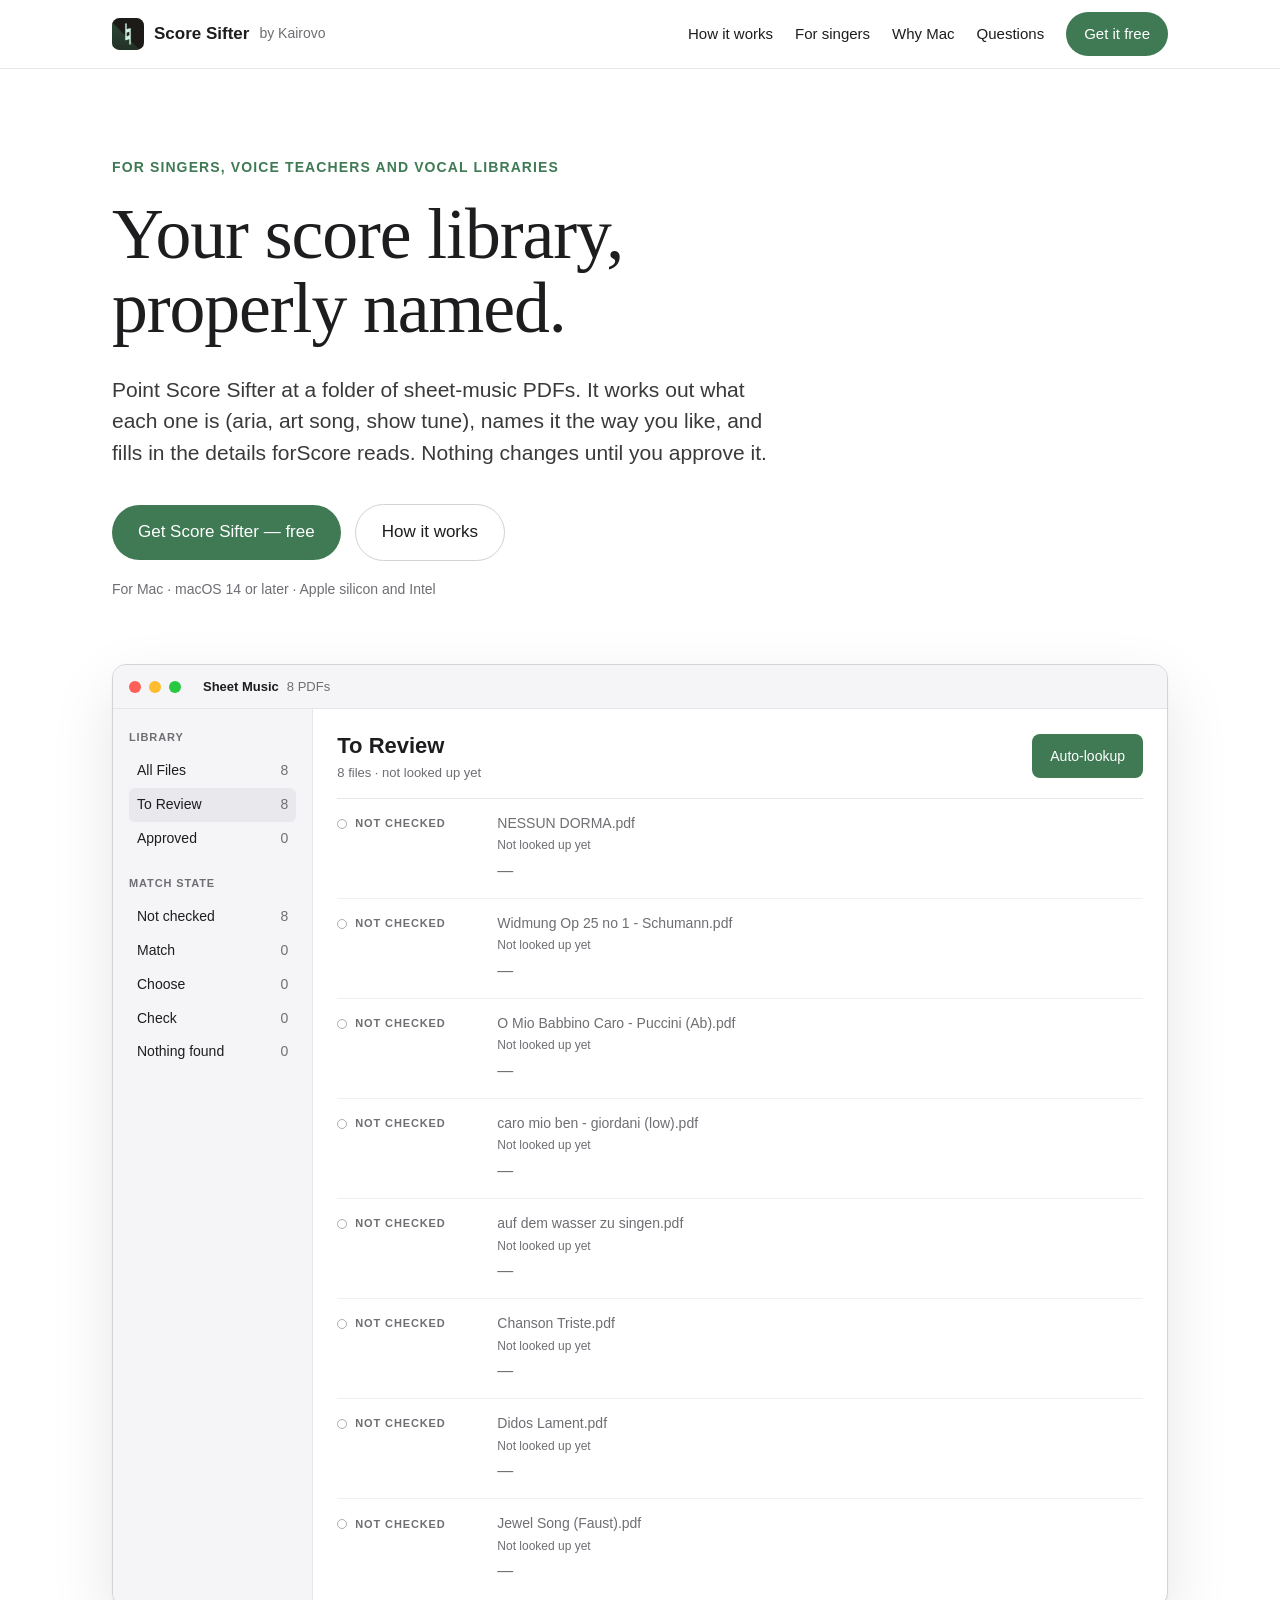
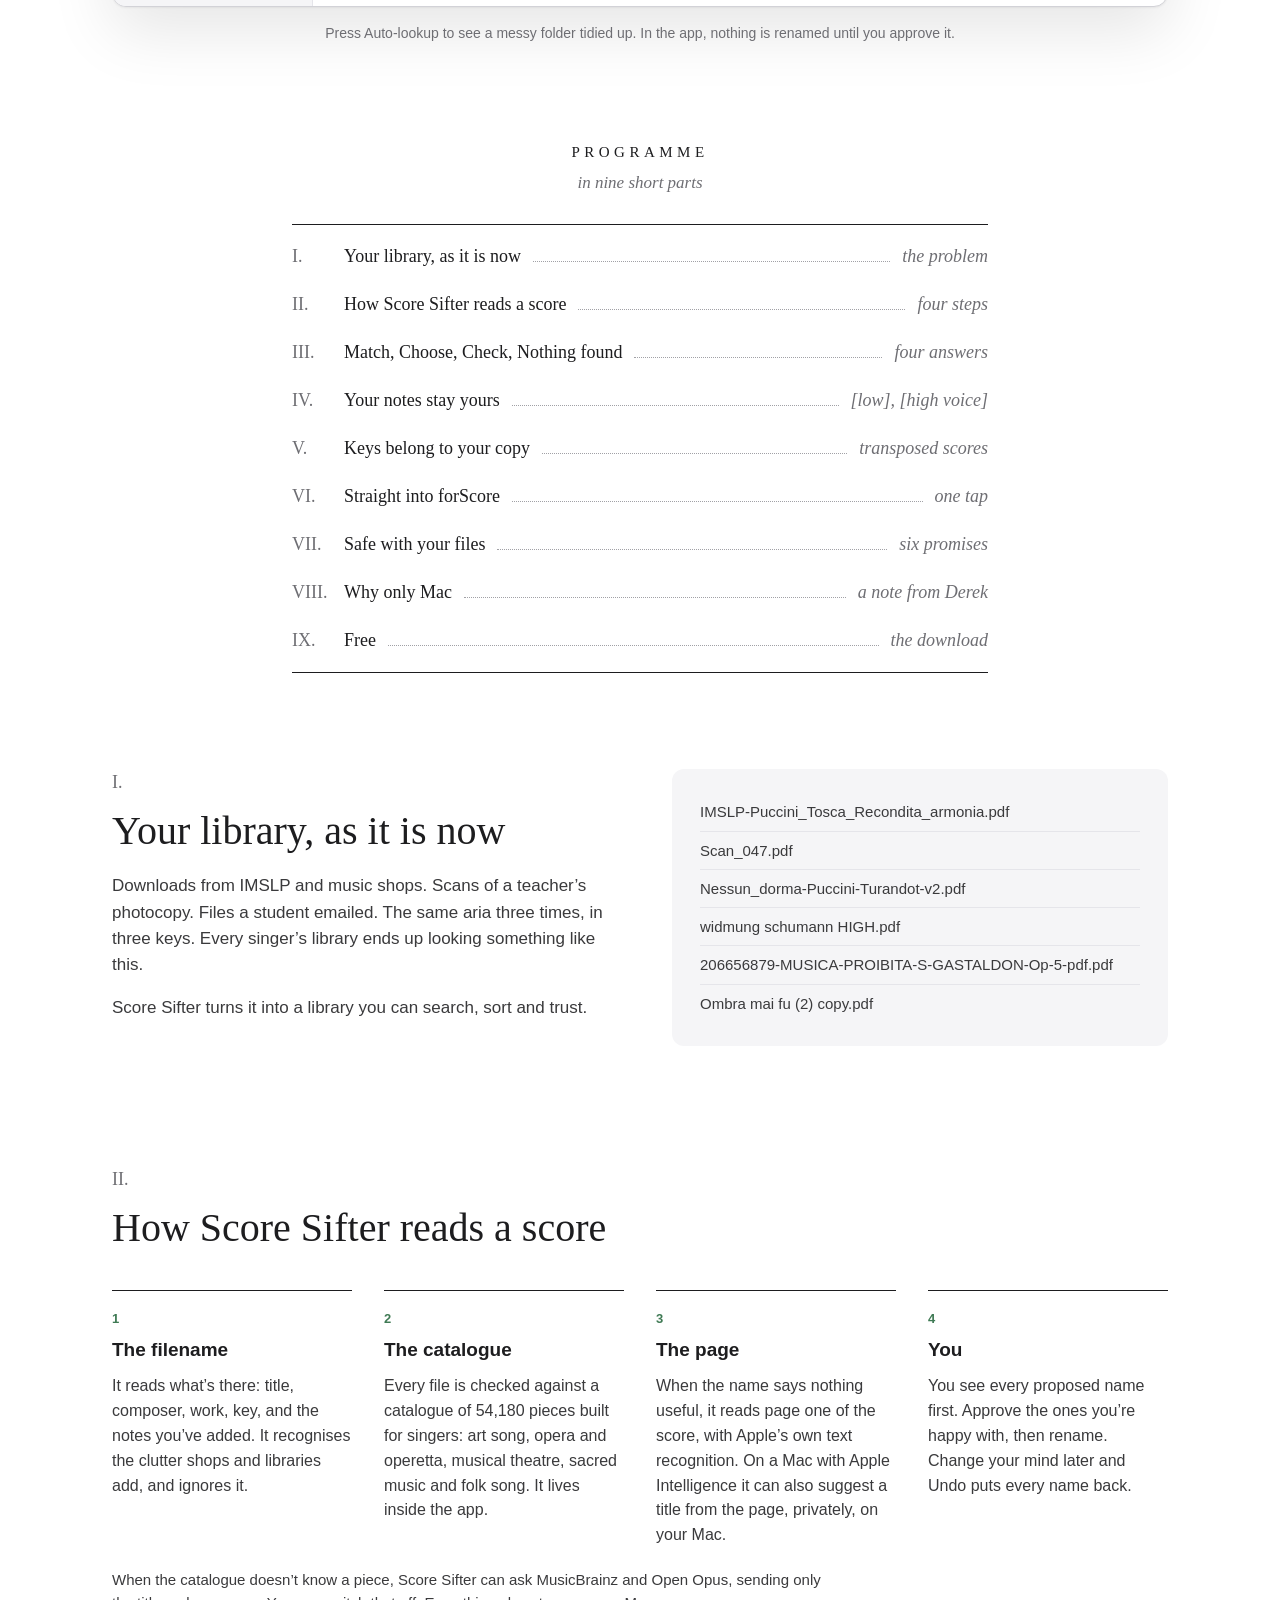
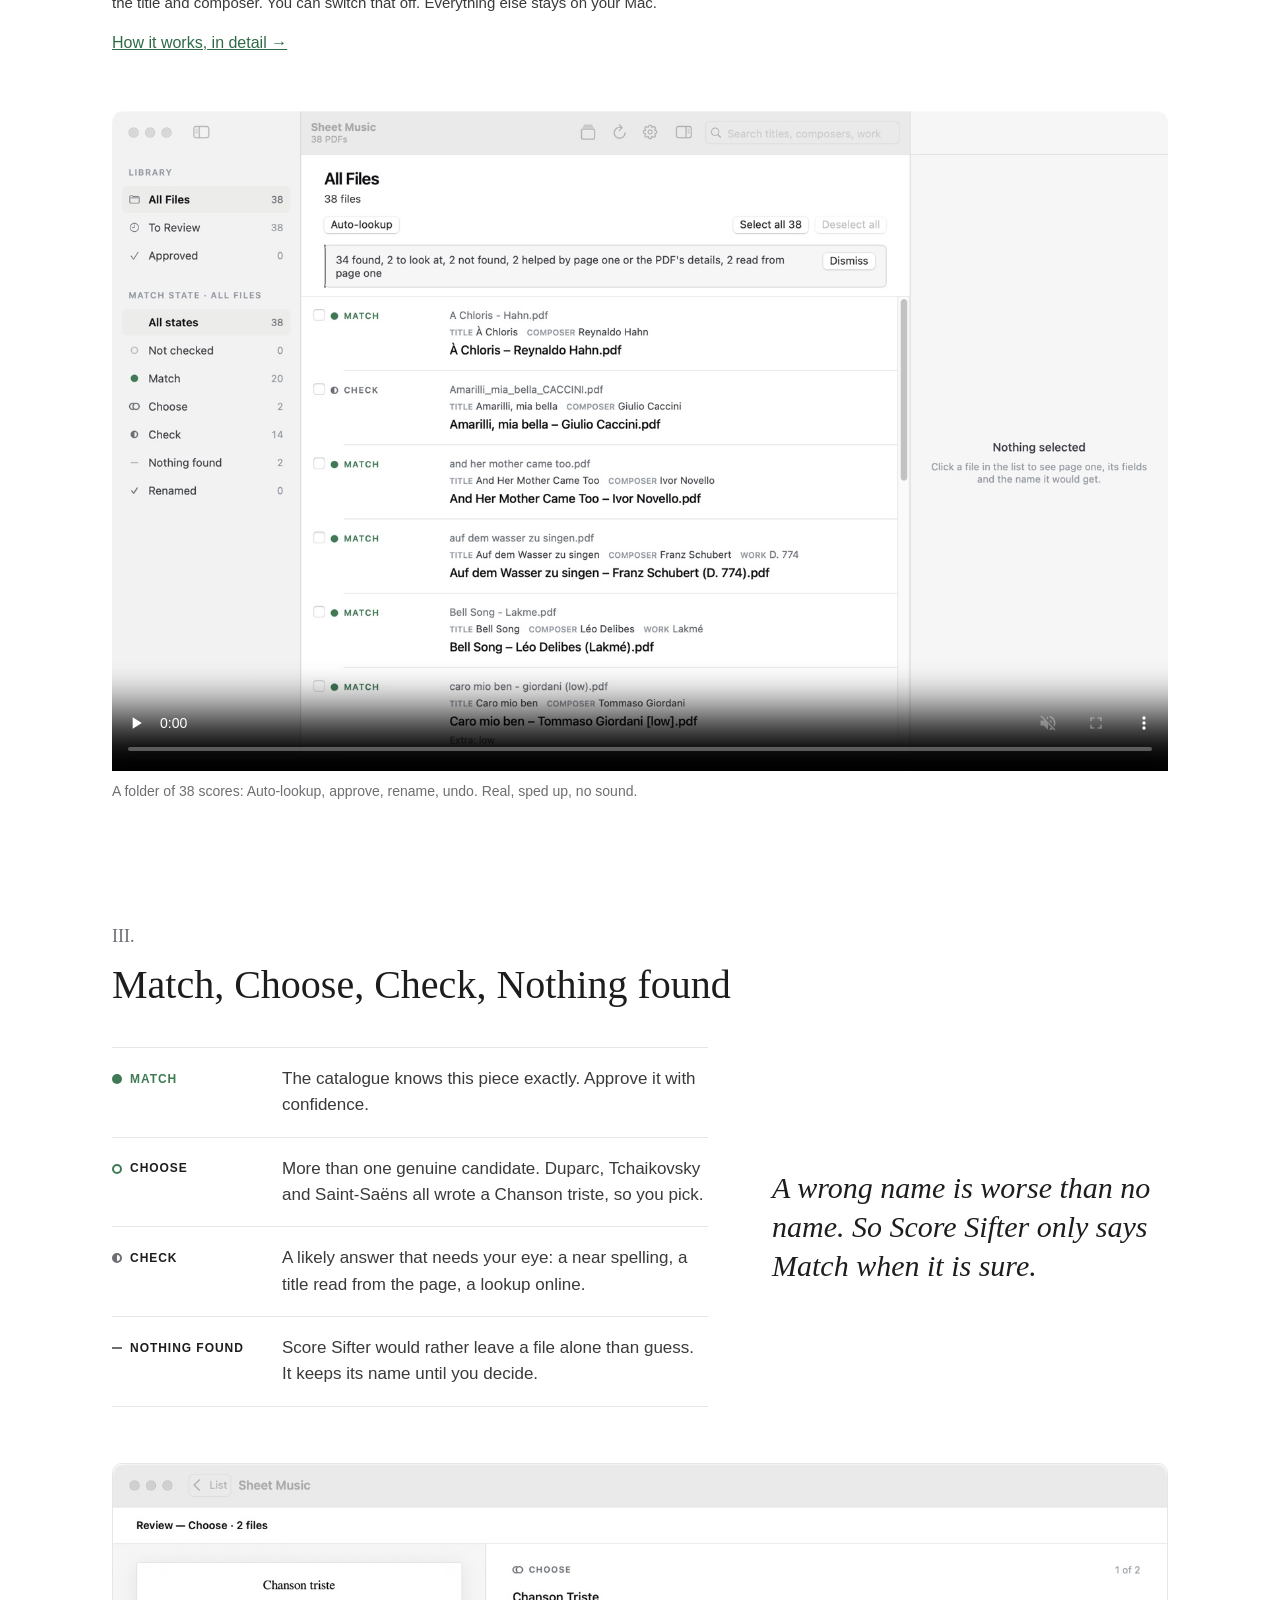
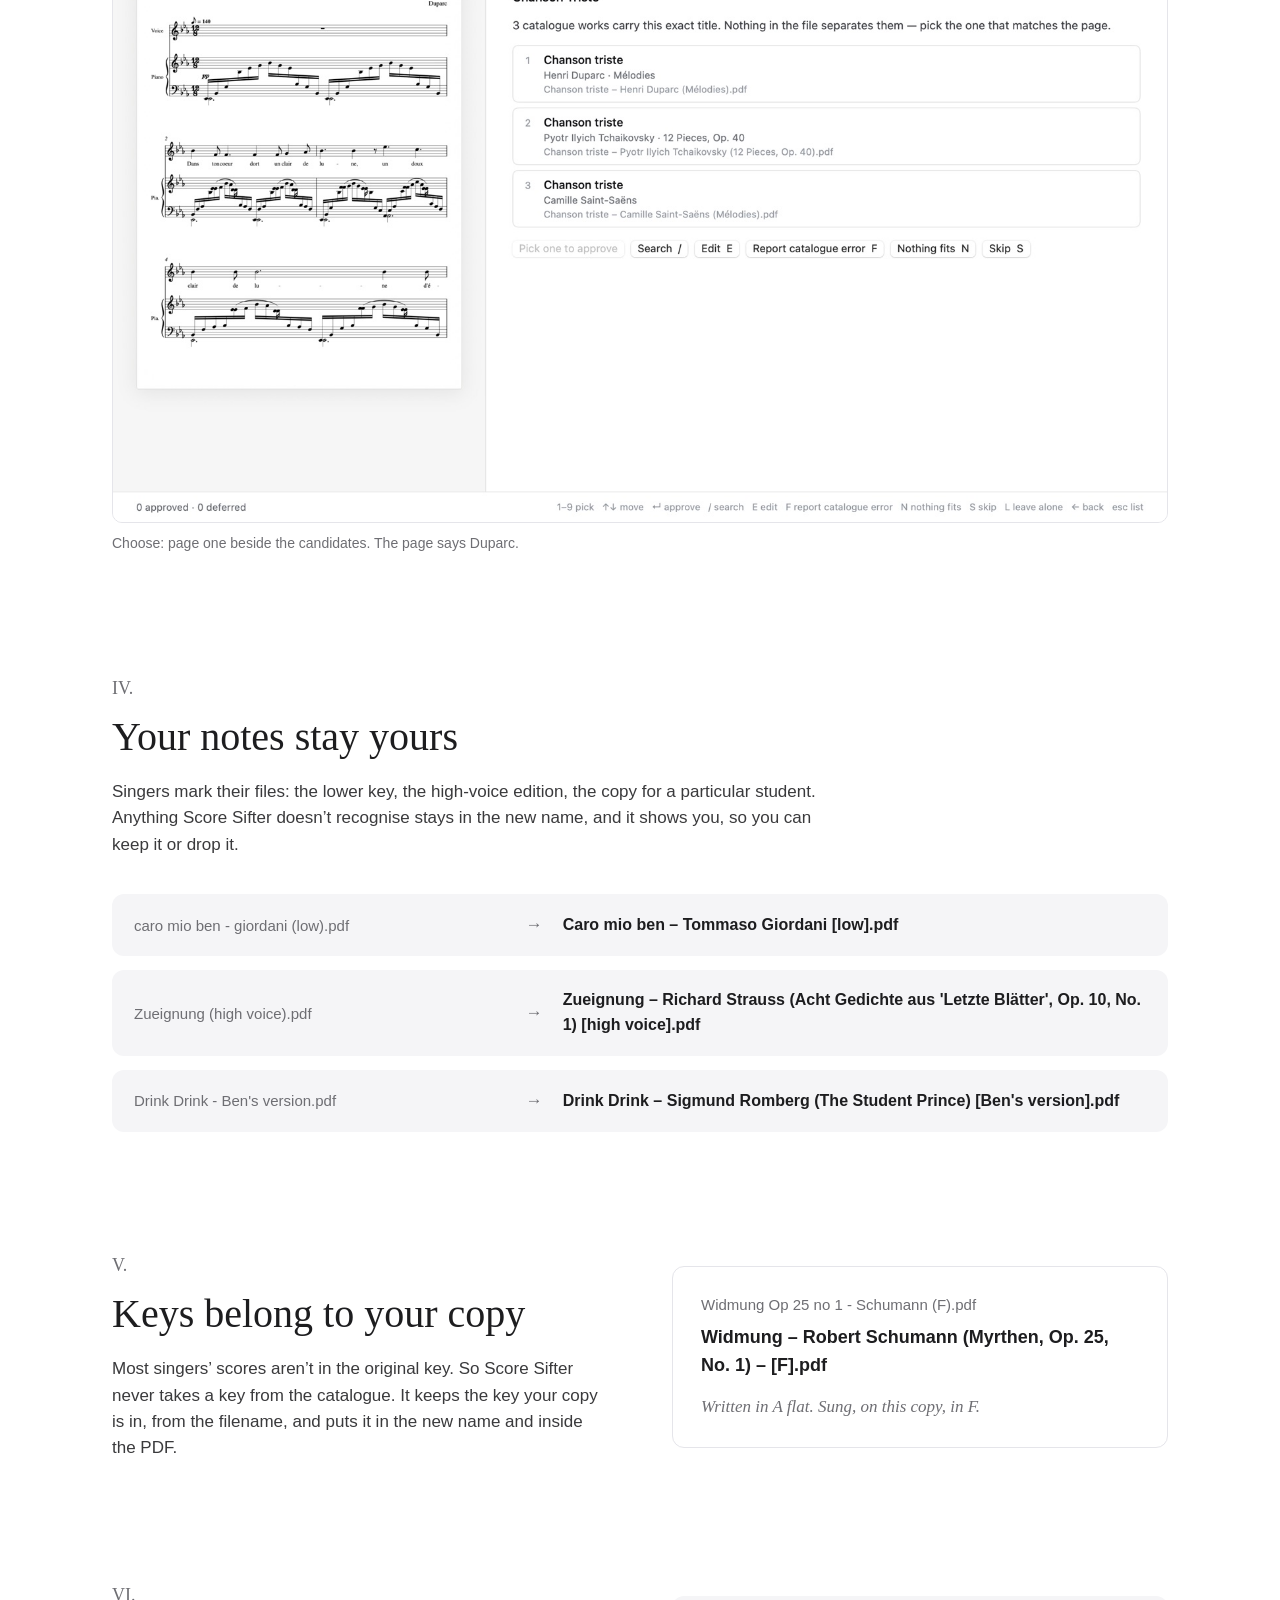
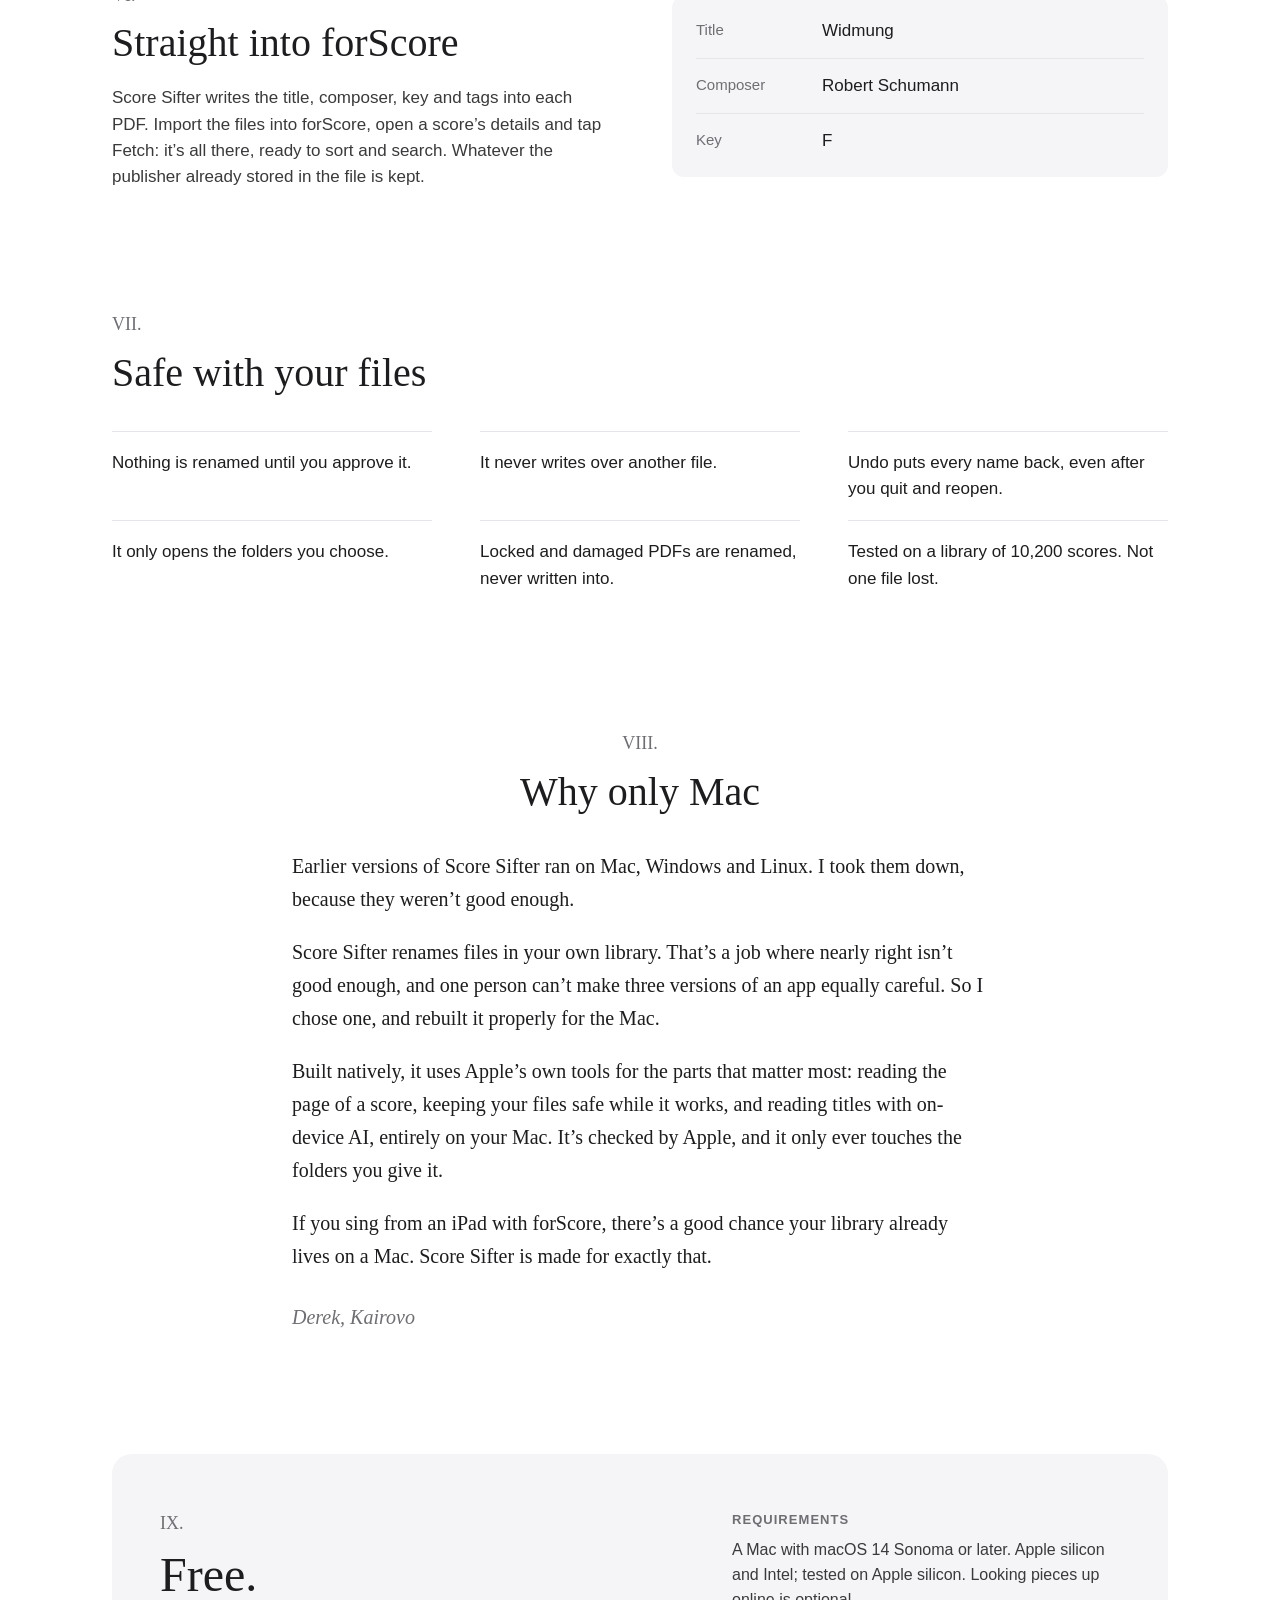
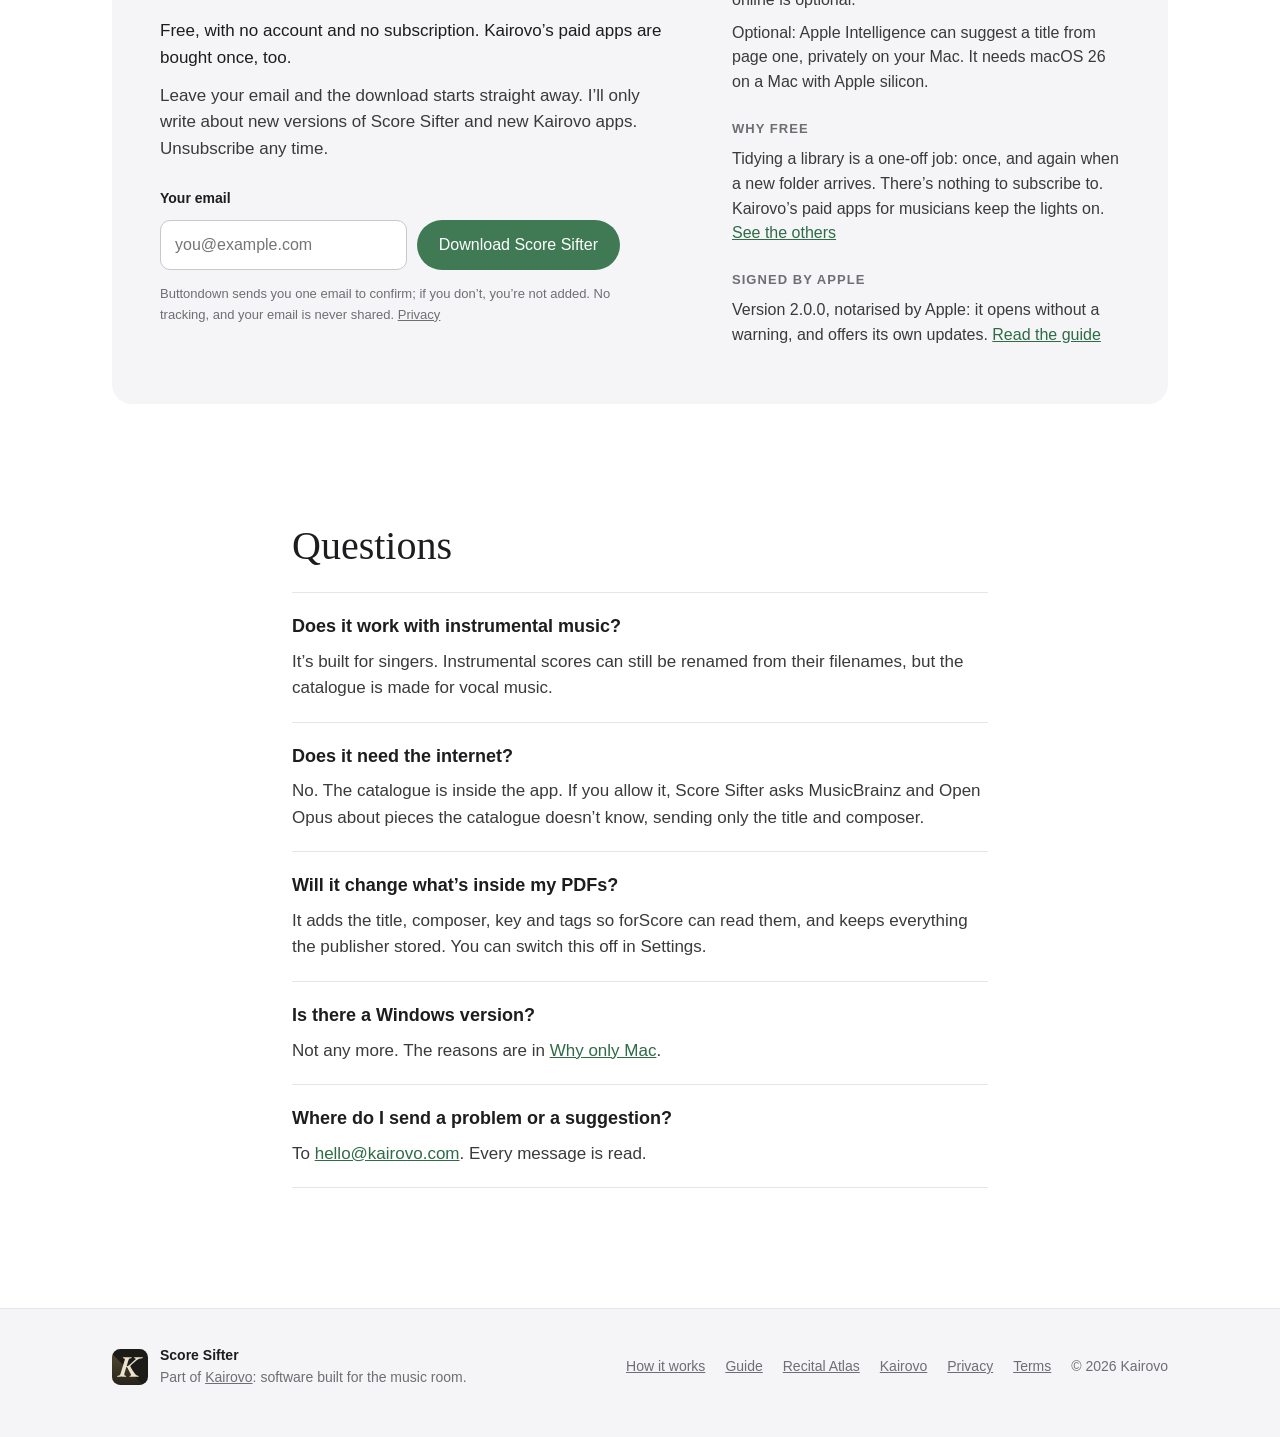
==== commit e350ff49: "scoresifter.com: the Kairovo mark beside "Part of Kairovo" in every footer; How it works in every fo" ====
--- a/scoresifter.com/index.html
+++ b/scoresifter.com/index.html
@@ -259,7 +259,7 @@
 
 <footer class="site-footer">
 <div class="wrap">
-<div><p><b>Score Sifter</b></p><p>Part of Kairovo: software built for the music room.</p></div>
+<div class="studio"><a href="https://kairovo.com" aria-label="Kairovo"><img src="images/kairovo-mark.svg" alt="" width="36" height="36"></a><div><p><b>Score Sifter</b></p><p>Part of <a href="https://kairovo.com">Kairovo</a>: software built for the music room.</p></div></div>
 <nav aria-label="Footer">
 <a href="how-it-works.html">How it works</a>
 <a href="guide.html">Guide</a>
--- a/scoresifter.com/site.css
+++ b/scoresifter.com/site.css
@@ -214,6 +214,8 @@
 .site-footer b { color: var(--ink); font-weight: 600; }
 .site-footer nav { display: flex; flex-wrap: wrap; gap: 8px 20px; align-items: center; }
 .site-footer a { color: var(--ink-3); }
+.site-footer .studio { display: flex; align-items: center; gap: 12px; }
+.site-footer .studio img { display: block; }
 
 /* Long-form pages: the guide, privacy, terms */
 .doc { padding-top: 72px; }
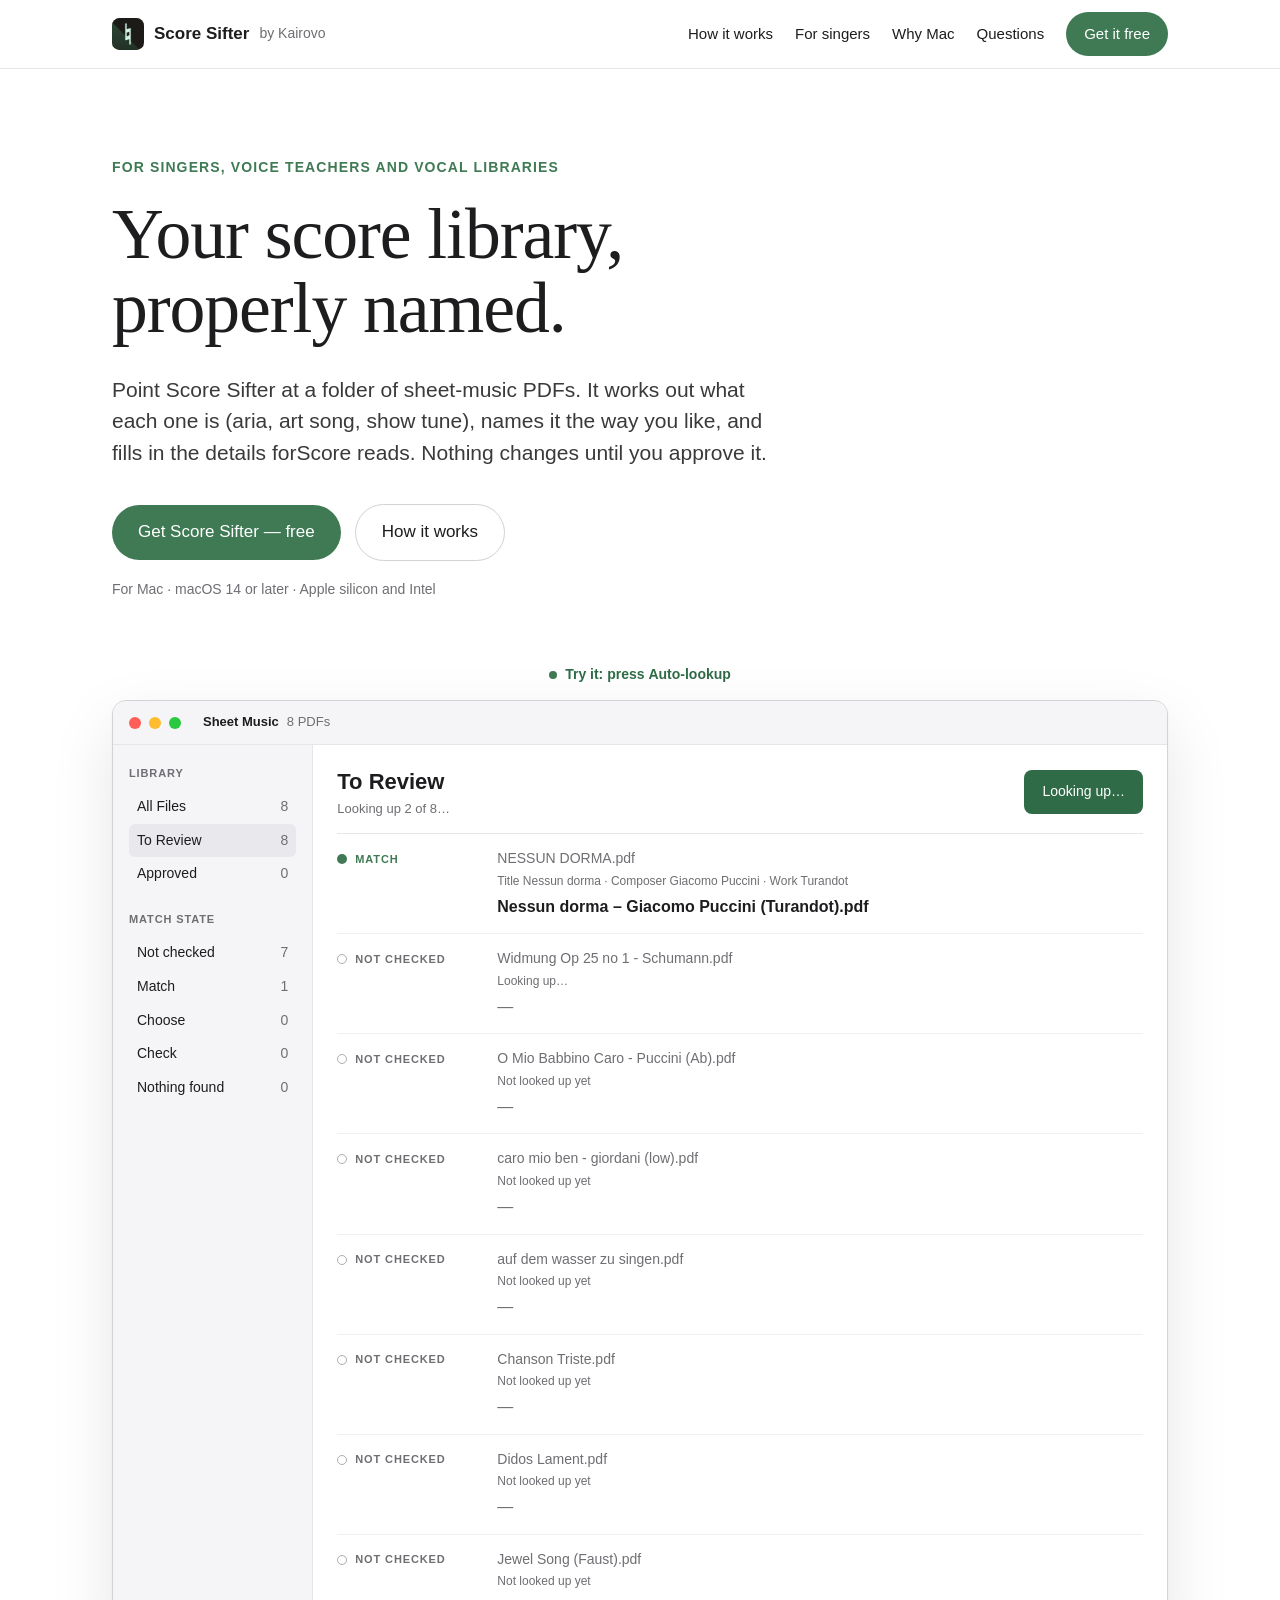
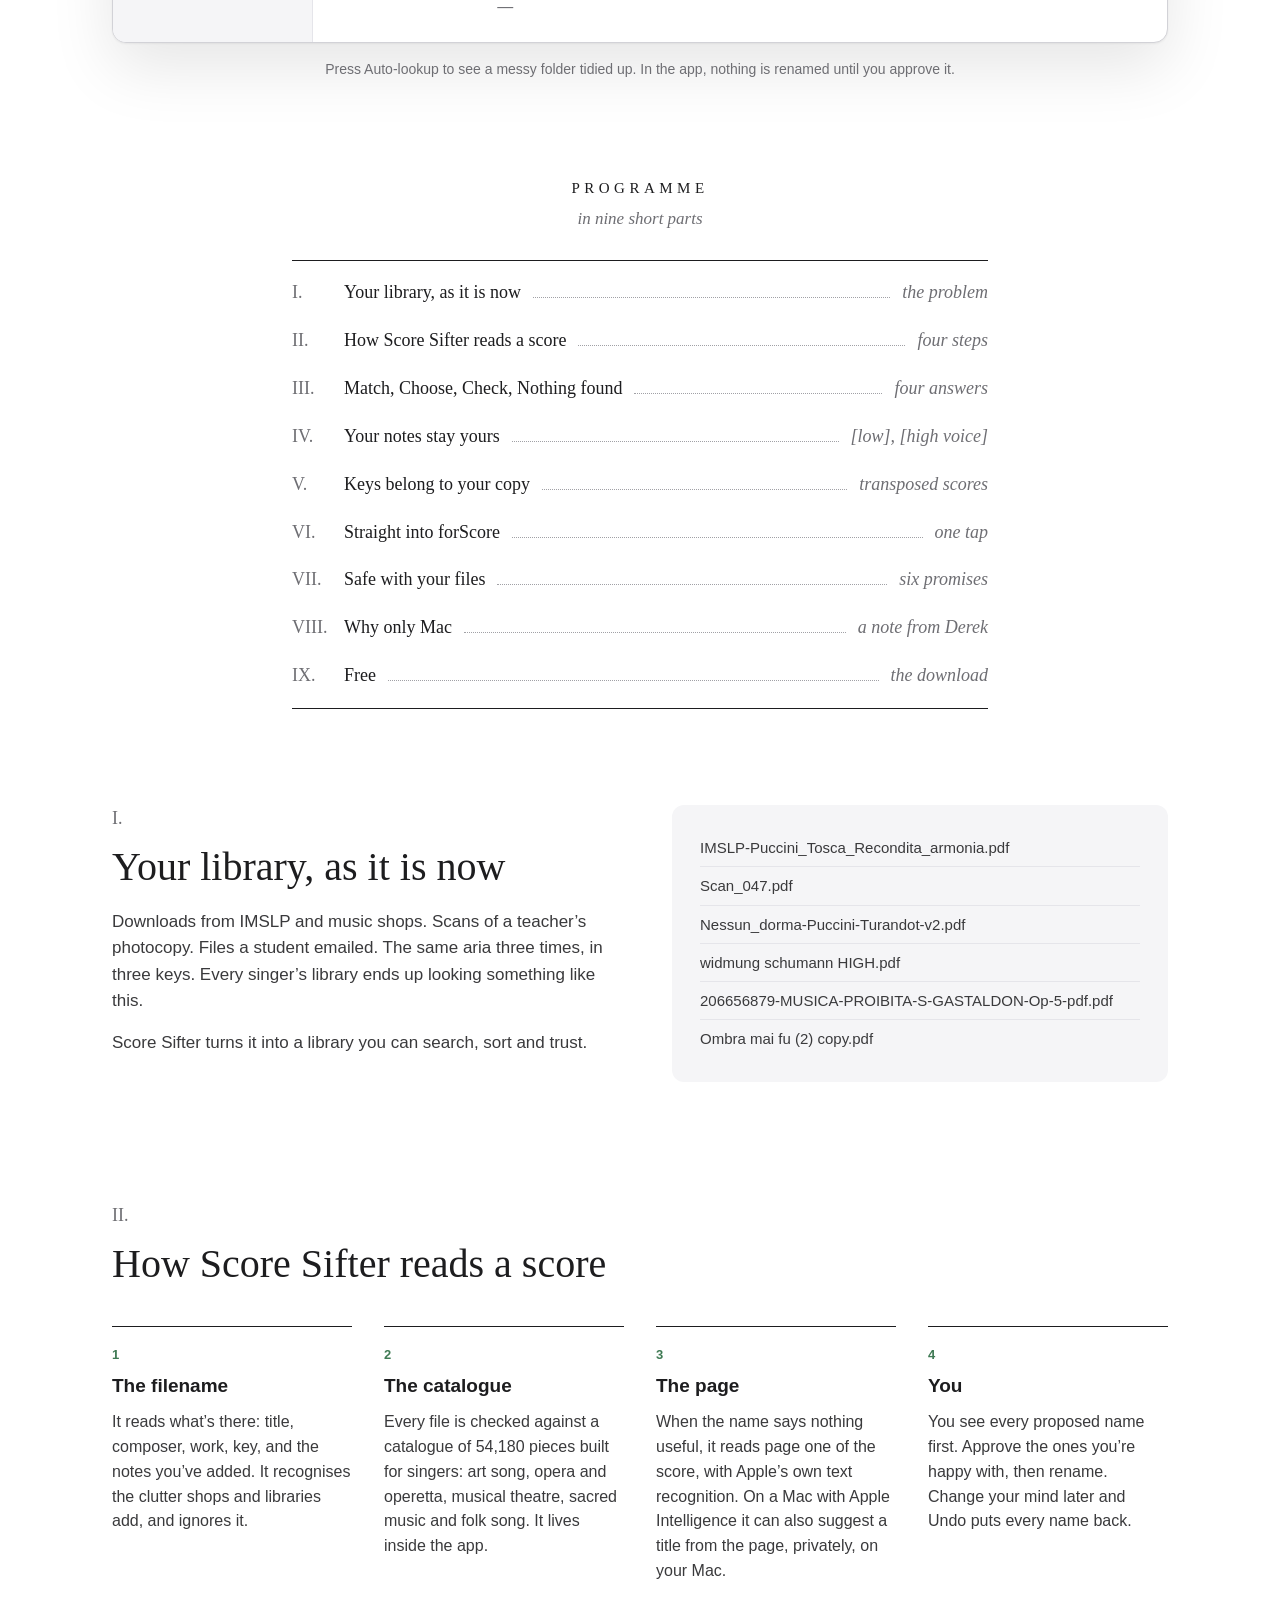
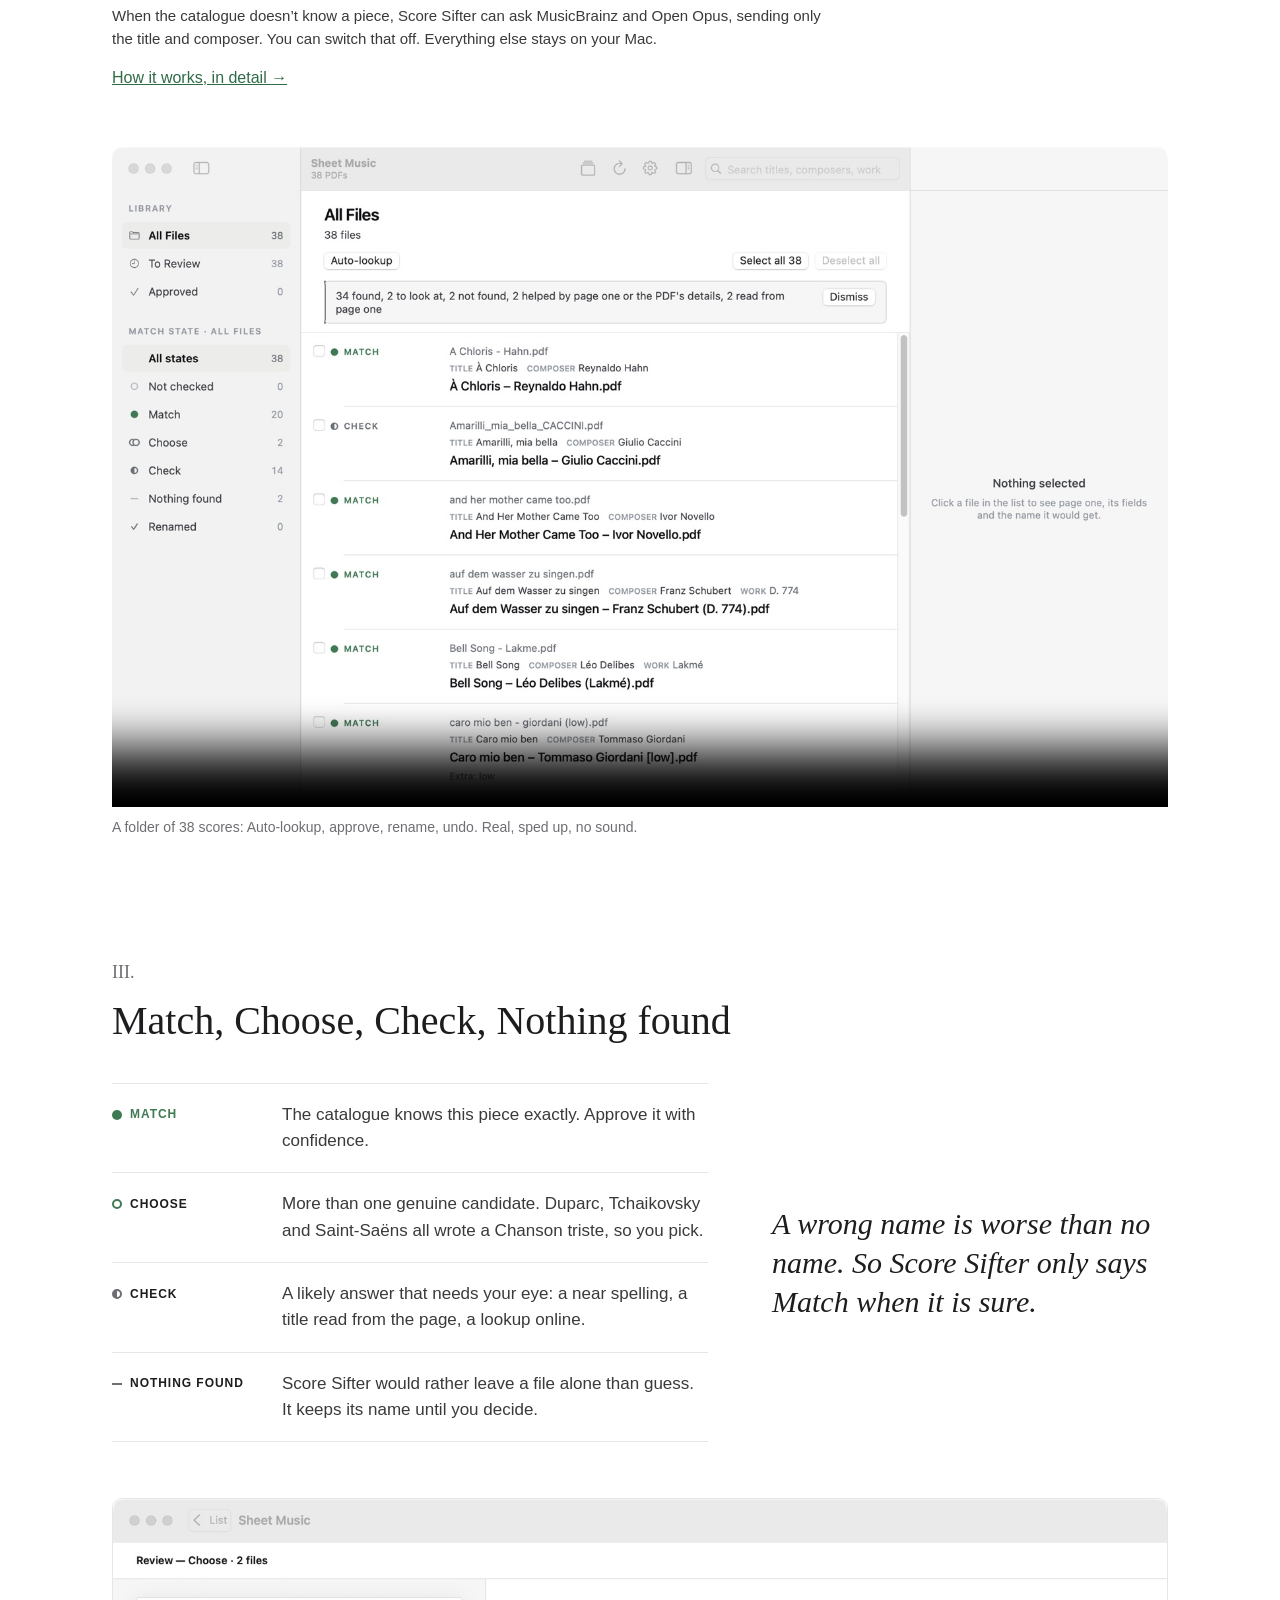
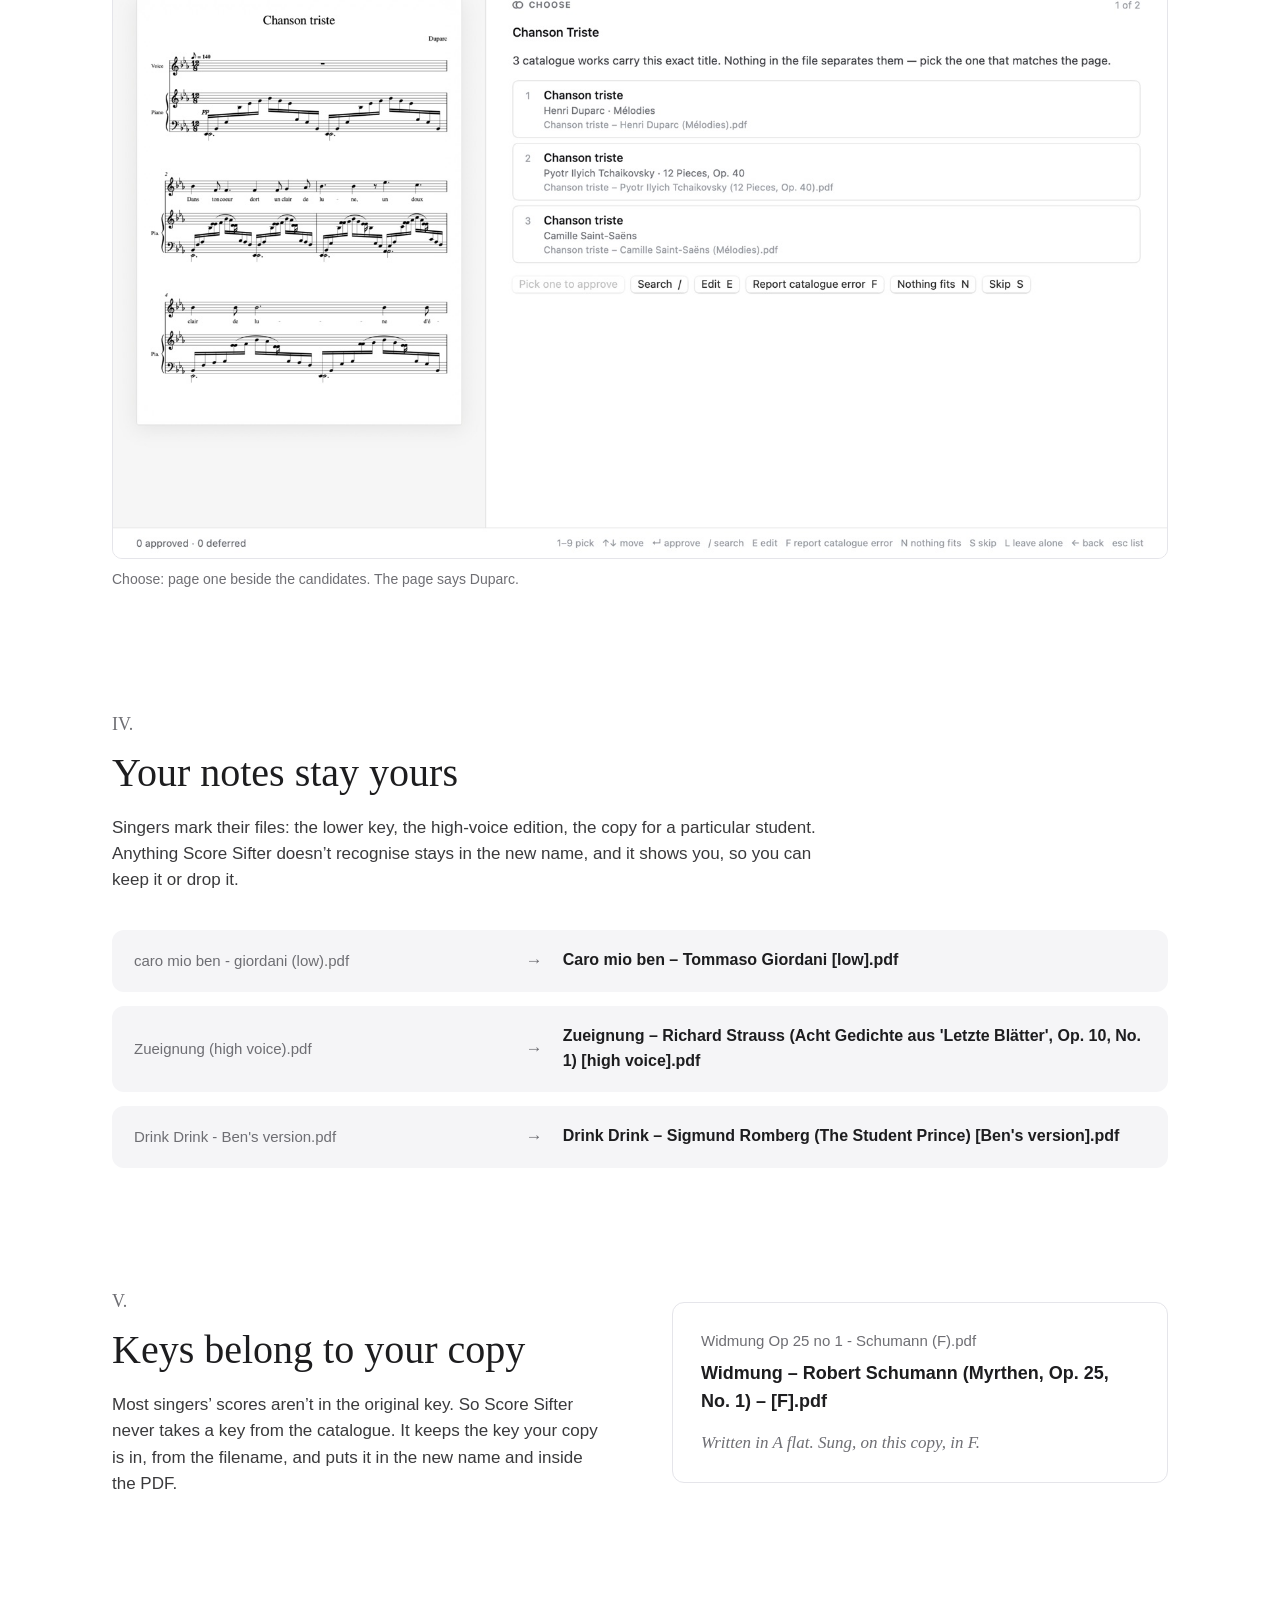
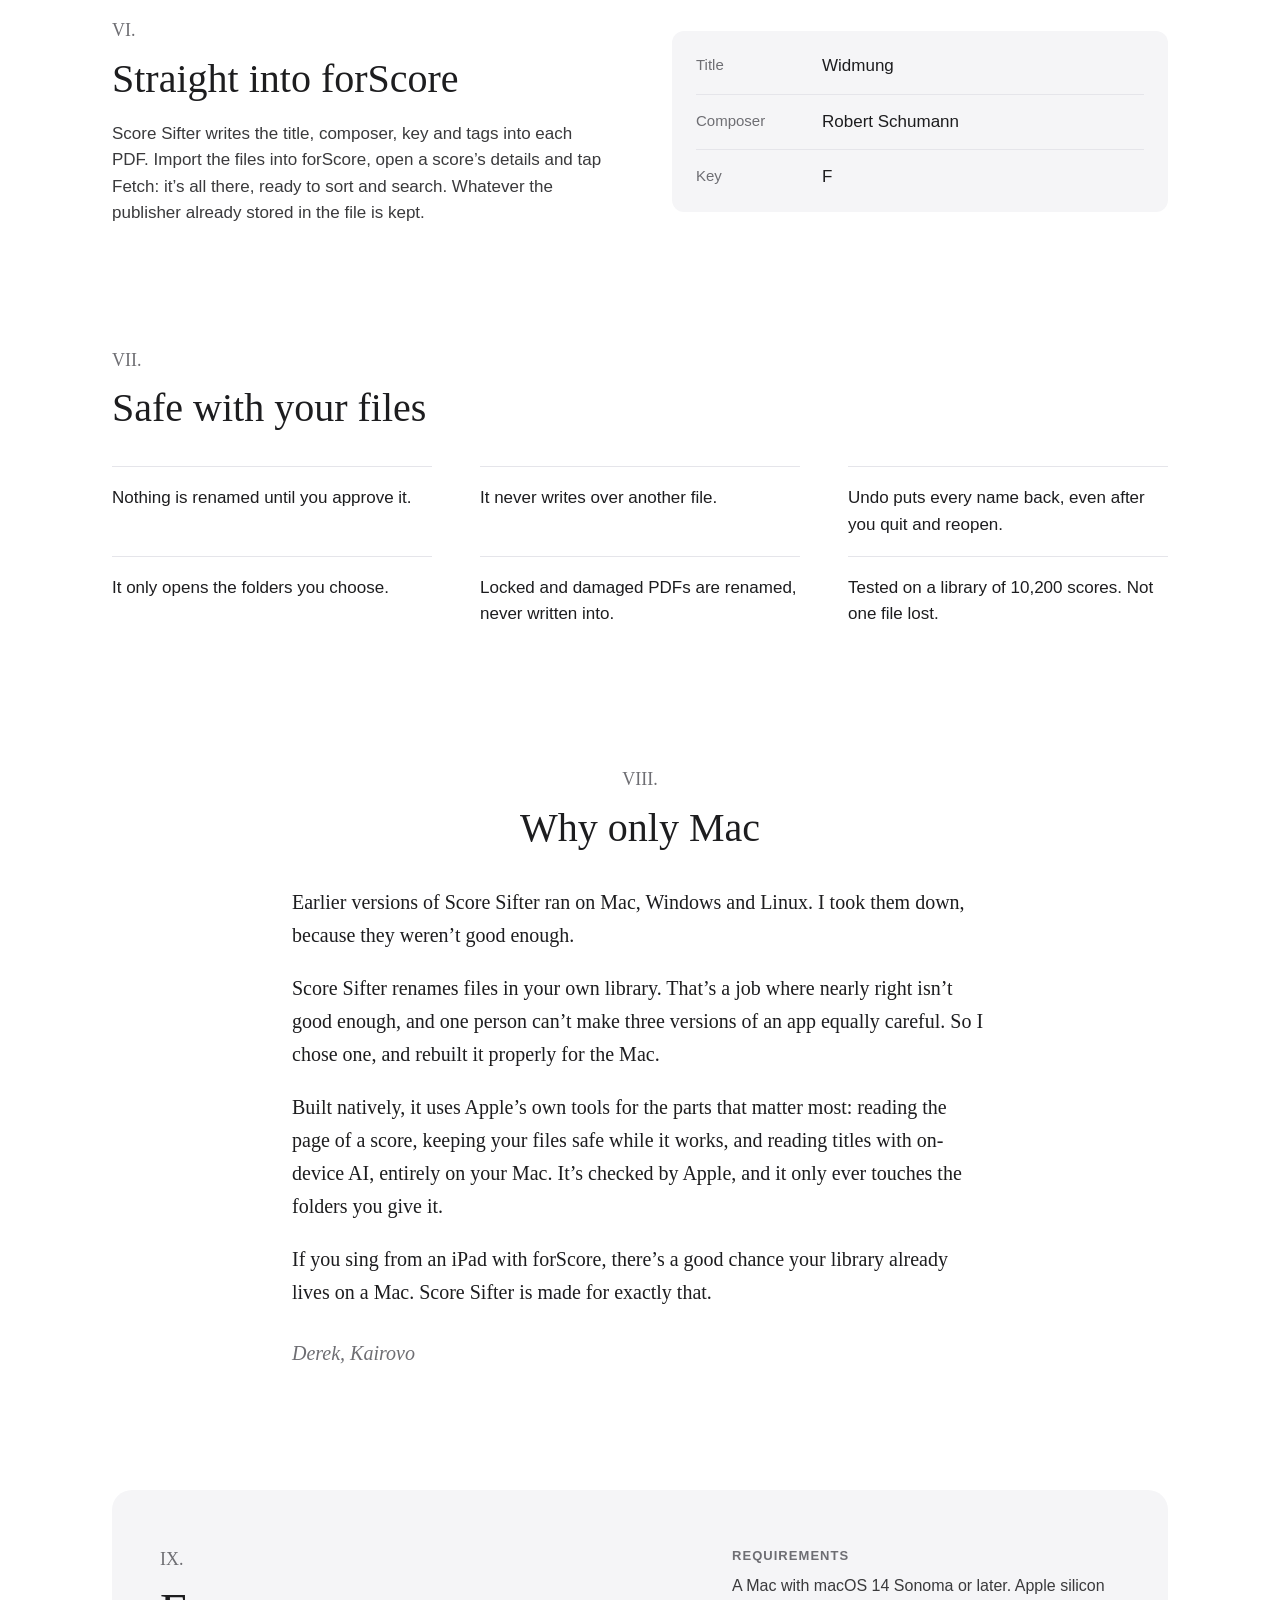
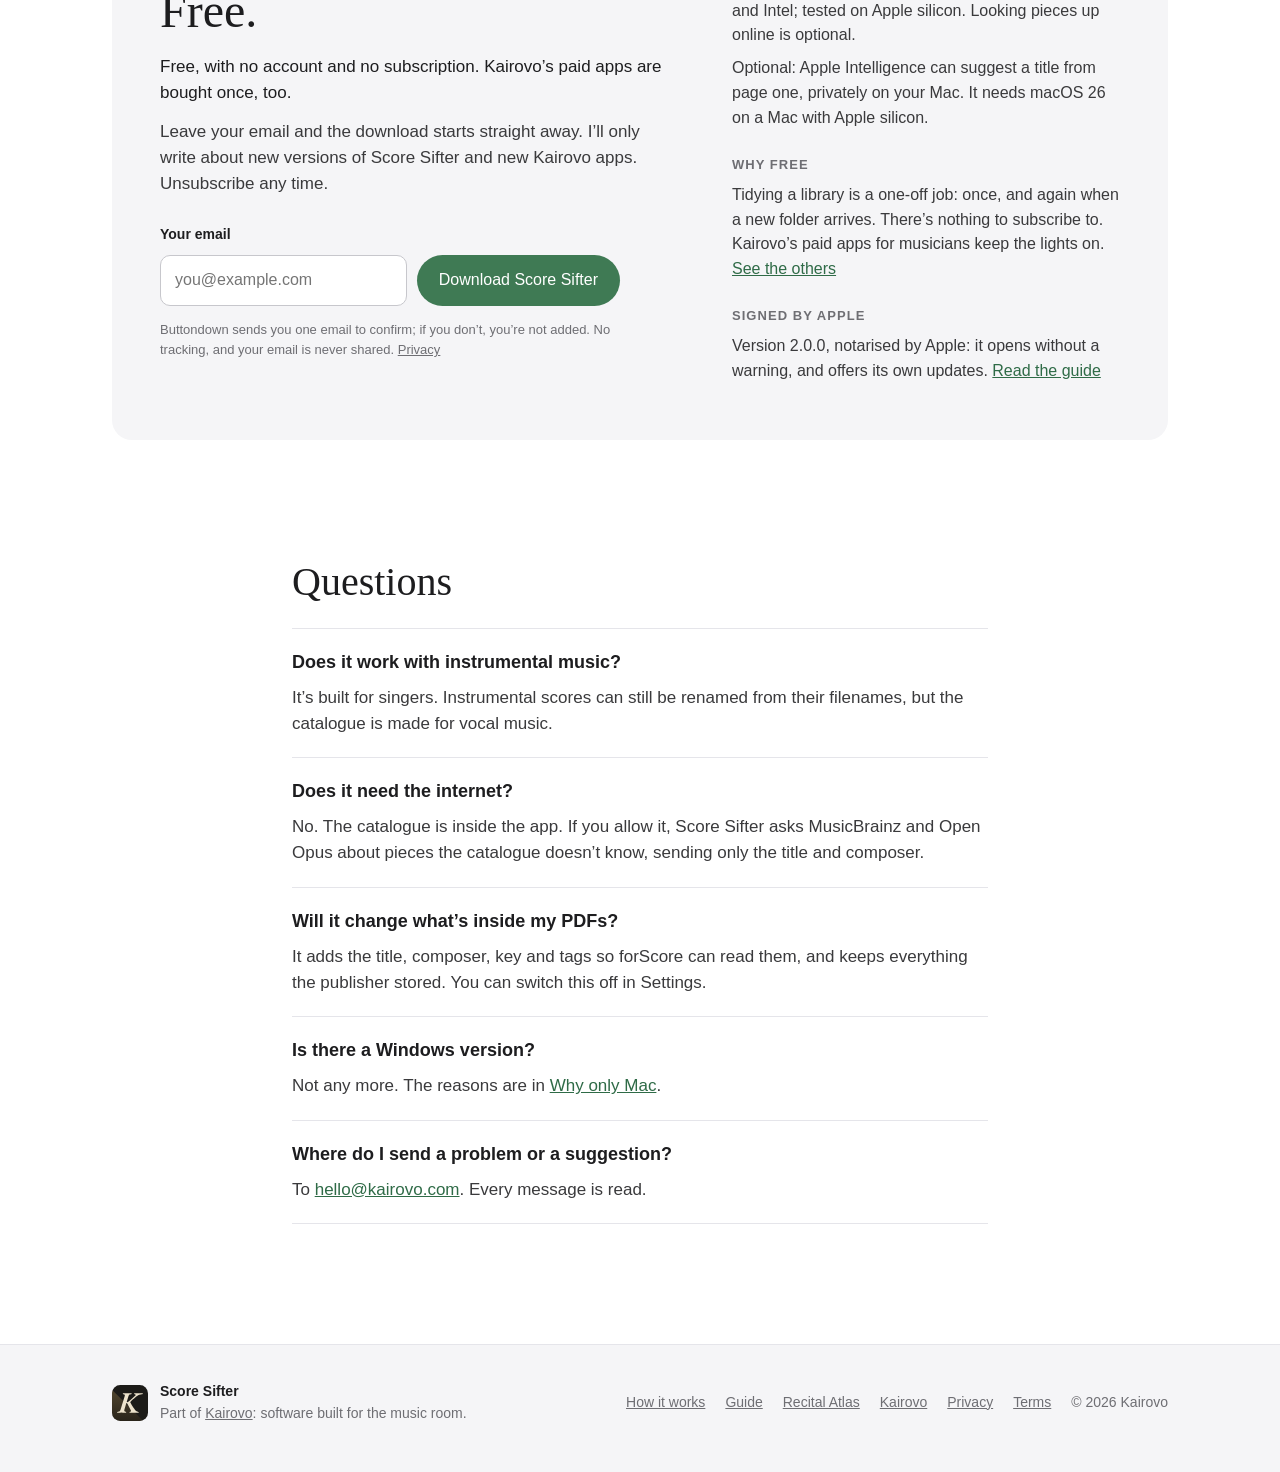
==== commit 083b67e9: "scoresifter.com: the demo window says it's interactive (draft for Derek, not main) A 'Try it: press " ====
--- a/scoresifter.com/index.html
+++ b/scoresifter.com/index.html
@@ -42,6 +42,7 @@
 </section>
 
 <section class="window-section wrap" aria-label="Score Sifter at work">
+<p class="try-label" id="try" aria-hidden="true"><span class="try-dot"></span><span>Try it: press <b id="try-name">Auto-lookup</b></span></p>
 <div class="mac-window">
 <div class="titlebar">
 <span class="light r" aria-hidden="true"></span><span class="light y" aria-hidden="true"></span><span class="light g" aria-hidden="true"></span>
@@ -62,10 +63,10 @@
 </div>
 <div class="list-pane">
 <div class="list-head">
-<div><p class="t">To Review</p><p class="s" id="status">8 files · not looked up yet</p></div>
+<div><p class="t">To Review</p><p class="s" id="status" role="status">8 files · not looked up yet</p></div>
 <button type="button" class="lookup-btn" id="lookup" aria-controls="rows">Auto-lookup</button>
 </div>
-<ul class="rows" id="rows" aria-live="polite"></ul>
+<ul class="rows" id="rows"></ul>
 </div>
 </div>
 </div>
@@ -117,7 +118,7 @@
 <div><p class="n">4</p><h3>You</h3><p>You see every proposed name first. Approve the ones you’re happy with, then rename. Change your mind later and Undo puts every name back.</p></div>
 </div>
 <p class="body-copy small muted" style="font-size:15px">When the catalogue doesn’t know a piece, Score Sifter can ask MusicBrainz and Open Opus, sending only the title and composer. You can switch that off. Everything else stays on your Mac.</p>
-<p class="body-copy" style="font-size:16px"><a href="how-it-works.html">How it works, in detail →</a></p>
+<p class="body-copy" style="font-size:16px"><a href="how-it-works">How it works, in detail →</a></p>
 <figure class="shot" style="margin-top:56px">
 <video controls playsinline muted preload="none" poster="images/03-list-after-auto-lookup.jpg" width="1600" height="1000">
 <source src="images/demo.mp4" type="video/mp4">
@@ -225,7 +226,7 @@
 <input type="hidden" name="embed" value="1">
 <button type="submit" class="btn btn-accent">Download Score Sifter</button>
 </div>
-<p class="fine">Buttondown sends you one email to confirm; if you don’t, you’re not added. No tracking, and your email is never shared. <a href="privacy.html">Privacy</a></p>
+<p class="fine">Buttondown sends you one email to confirm; if you don’t, you’re not added. No tracking, and your email is never shared. <a href="privacy">Privacy</a></p>
 </form>
 </div>
 <div class="facts">
@@ -240,7 +241,7 @@
 </div>
 <div>
 <h3>Signed by Apple</h3>
-<p>Version 2.0.0, notarised by Apple: it opens without a warning, and offers its own updates. <a href="guide.html">Read the guide</a></p>
+<p>Version 2.0.0, notarised by Apple: it opens without a warning, and offers its own updates. <a href="guide">Read the guide</a></p>
 </div>
 </div>
 </div>
@@ -261,12 +262,12 @@
 <div class="wrap">
 <div class="studio"><a href="https://kairovo.com" aria-label="Kairovo"><img src="images/kairovo-mark.svg" alt="" width="36" height="36"></a><div><p><b>Score Sifter</b></p><p>Part of <a href="https://kairovo.com">Kairovo</a>: software built for the music room.</p></div></div>
 <nav aria-label="Footer">
-<a href="how-it-works.html">How it works</a>
-<a href="guide.html">Guide</a>
+<a href="how-it-works">How it works</a>
+<a href="guide">Guide</a>
 <a href="https://recitalatlas.com">Recital Atlas</a>
 <a href="https://kairovo.com">Kairovo</a>
-<a href="privacy.html">Privacy</a>
-<a href="terms.html">Terms</a>
+<a href="privacy">Privacy</a>
+<a href="terms">Terms</a>
 <span>© 2026 Kairovo</span>
 </nav>
 </div>
@@ -275,7 +276,9 @@
 <script>
 // The interactive window: eight files from Score Sifter's demo library, with
 // the answers the app itself gave them (Auto-lookup, 2026-10-29). Nothing here
-// is invented; the button only switches between before and after.
+// is invented. The button plays the lookup file by file; the window plays it
+// once by itself when it scrolls into view. With reduced motion there is no
+// autoplay, no pulse, and the answers appear at once.
 (function () {
   var rows = [
     ["NESSUN DORMA.pdf", "Match", "Title Nessun dorma · Composer Giacomo Puccini · Work Turandot", "Nessun dorma – Giacomo Puccini (Turandot).pdf"],
@@ -291,31 +294,67 @@
     "Nothing found": ["m-nothing", "l-quiet"], "Not checked": ["m-notchecked", "l-quiet"] };
   var list = document.getElementById("rows"), button = document.getElementById("lookup"),
       status = document.getElementById("status"), caption = document.getElementById("caption");
-  var after = false;
+  var tryName = document.getElementById("try-name");
+  var still = window.matchMedia("(prefers-reduced-motion: reduce)");
+  var done = 0, running = false, pressed = false, timer = null;
   function el(tag, cls, text) { var e = document.createElement(tag); if (cls) e.className = cls; if (text != null) e.textContent = text; return e; }
   function draw() {
+    var after = done === rows.length;
     list.textContent = "";
     var counts = { notChecked: 0, match: 0, choose: 0, check: 0, nothing: 0 };
-    rows.forEach(function (r) {
-      var state = after ? r[1] : "Not checked";
+    rows.forEach(function (r, n) {
+      var looked = n < done, state = looked ? r[1] : "Not checked";
       counts[{ "Match": "match", "Choose": "choose", "Check": "check", "Nothing found": "nothing", "Not checked": "notChecked" }[state]]++;
-      var li = el("li", "row"), s = el("div", "state"), i = el("i", marks[state][0]), b = el("b", marks[state][1], state);
+      var li = el("li", "row" + (running && n === done - 1 ? " just" : "")), s = el("div", "state"), i = el("i", marks[state][0]), b = el("b", marks[state][1], state);
       i.setAttribute("aria-hidden", "true"); s.appendChild(i); s.appendChild(b);
       var names = el("div", "names");
       names.appendChild(el("p", "current", r[0]));
-      names.appendChild(el("p", "notes", after ? r[2] : "Not looked up yet"));
-      var shown = !after ? "—" : (state === "Choose" ? "Pick one: nothing is renamed until you do" : (state === "Nothing found" ? "Keeps its name until you decide" : r[3]));
-      names.appendChild(el("p", "proposed" + ((!after || state === "Choose" || state === "Nothing found") ? " none" : ""), shown));
+      names.appendChild(el("p", "notes", looked ? r[2] : (running && n === done ? "Looking up…" : "Not looked up yet")));
+      var shown = !looked ? "—" : (state === "Choose" ? "Pick one: nothing is renamed until you do" : (state === "Nothing found" ? "Keeps its name until you decide" : r[3]));
+      names.appendChild(el("p", "proposed" + ((!looked || state === "Choose" || state === "Nothing found") ? " none" : ""), shown));
       li.appendChild(s); li.appendChild(names); list.appendChild(li);
     });
     Object.keys(counts).forEach(function (k) { var c = document.querySelector('[data-count="' + k + '"]'); if (c) c.textContent = counts[k]; });
-    status.textContent = after ? "8 files looked up · 5 Match · 3 for you to look at" : "8 files · not looked up yet";
-    button.textContent = after ? "Show the folder as it was" : "Auto-lookup";
-    button.className = after ? "lookup-btn again" : "lookup-btn";
+    status.textContent = after ? "8 files looked up · 5 Match · 3 for you to look at"
+                       : (running ? "Looking up " + (done + 1) + " of 8…" : "8 files · not looked up yet");
+    var label = after ? "Run it again" : (running ? "Looking up…" : "Auto-lookup");
+    button.textContent = label;
+    button.setAttribute("aria-disabled", running ? "true" : "false");
+    button.className = "lookup-btn" + (after ? " again" : "") + (running ? " busy" : "") + (!pressed && !running ? " pulse" : "");
+    if (!running) tryName.textContent = label;
     caption.textContent = after ? "These are Score Sifter’s own answers for these files. In the app, nothing is renamed until you approve it."
                                 : "Press Auto-lookup to see a messy folder tidied up. In the app, nothing is renamed until you approve it.";
   }
-  button.addEventListener("click", function () { after = !after; draw(); });
+  // One file at a time, at about the pace the app shows them; at once with reduced motion.
+  function run() {
+    if (running) return;
+    clearTimeout(timer);
+    done = 0;
+    if (still.matches) { done = rows.length; draw(); return; }
+    running = true; draw();
+    (function next() {
+      timer = setTimeout(function () {
+        done++;
+        if (done === rows.length) running = false;
+        draw();
+        if (running) next();
+      }, 550);
+    })();
+  }
+  button.addEventListener("click", function () {
+    if (running) return;
+    pressed = true;
+    run();
+  });
+  // Plays once by itself the first time the window is mostly in view.
+  if ("IntersectionObserver" in window && !still.matches) {
+    var seen = new IntersectionObserver(function (entries) {
+      if (!entries[0].isIntersecting) return;
+      seen.disconnect();
+      setTimeout(function () { if (!pressed && done === 0) run(); }, 600);
+    }, { threshold: 0.6 });
+    seen.observe(document.querySelector(".mac-window"));
+  }
   draw();
 })();
 
--- a/scoresifter.com/site.css
+++ b/scoresifter.com/site.css
@@ -109,8 +109,30 @@
 .list-head .t { font-size: 22px; font-weight: 600; }
 .list-head .s { font-size: 13px; color: var(--ink-3); }
 .lookup-btn { font: inherit; font-size: 14px; font-weight: 500; padding: 10px 18px; min-height: 44px; border-radius: 8px;
-  border: 0; background: var(--accent); color: #FFFFFF; cursor: pointer; }
+  border: 0; background: var(--accent); color: #FFFFFF; cursor: pointer;
+  transition: background-color 0.15s, transform 0.1s; }
+.lookup-btn:hover { background: var(--accent-ink); }
+.lookup-btn:active { background: var(--accent-deep); transform: scale(0.97); }
 .lookup-btn.again { background: #FFFFFF; color: var(--ink); border: 1px solid var(--rule-strong); }
+.lookup-btn.again:hover { background: #F2F5F3; border-color: var(--accent); }
+.lookup-btn.again:active { background: #E3ECE6; }
+.lookup-btn.busy { cursor: progress; background: var(--accent-ink); transform: none; }
+/* A gentle ring until the visitor first presses it. */
+.lookup-btn.pulse { animation: lookup-ring 2.2s ease-out infinite; }
+@keyframes lookup-ring {
+  0% { box-shadow: 0 0 0 0 rgba(63, 122, 84, 0.45); }
+  70%, 100% { box-shadow: 0 0 0 12px rgba(63, 122, 84, 0); }
+}
+.row.just { animation: row-settle 0.35s ease-out; }
+@keyframes row-settle { from { background: #EEF5F0; } to { background: transparent; } }
+.try-label { display: flex; align-items: center; justify-content: center; gap: 8px; margin: 0 0 14px;
+  font-size: 14px; font-weight: 600; color: var(--accent-ink); }
+.try-label b { font-weight: 700; }
+.try-dot { width: 8px; height: 8px; border-radius: 50%; background: var(--accent); }
+@media (prefers-reduced-motion: reduce) {
+  .lookup-btn, .lookup-btn.pulse, .row.just { animation: none; transition: none; }
+  .lookup-btn:active { transform: none; }
+}
 .rows { list-style: none; margin: 0; padding: 0; }
 .row { display: flex; flex-wrap: wrap; gap: 6px 20px; padding: 14px 0; border-bottom: 1px solid #F0F0F2; }
 .row:last-child { border-bottom: 0; }
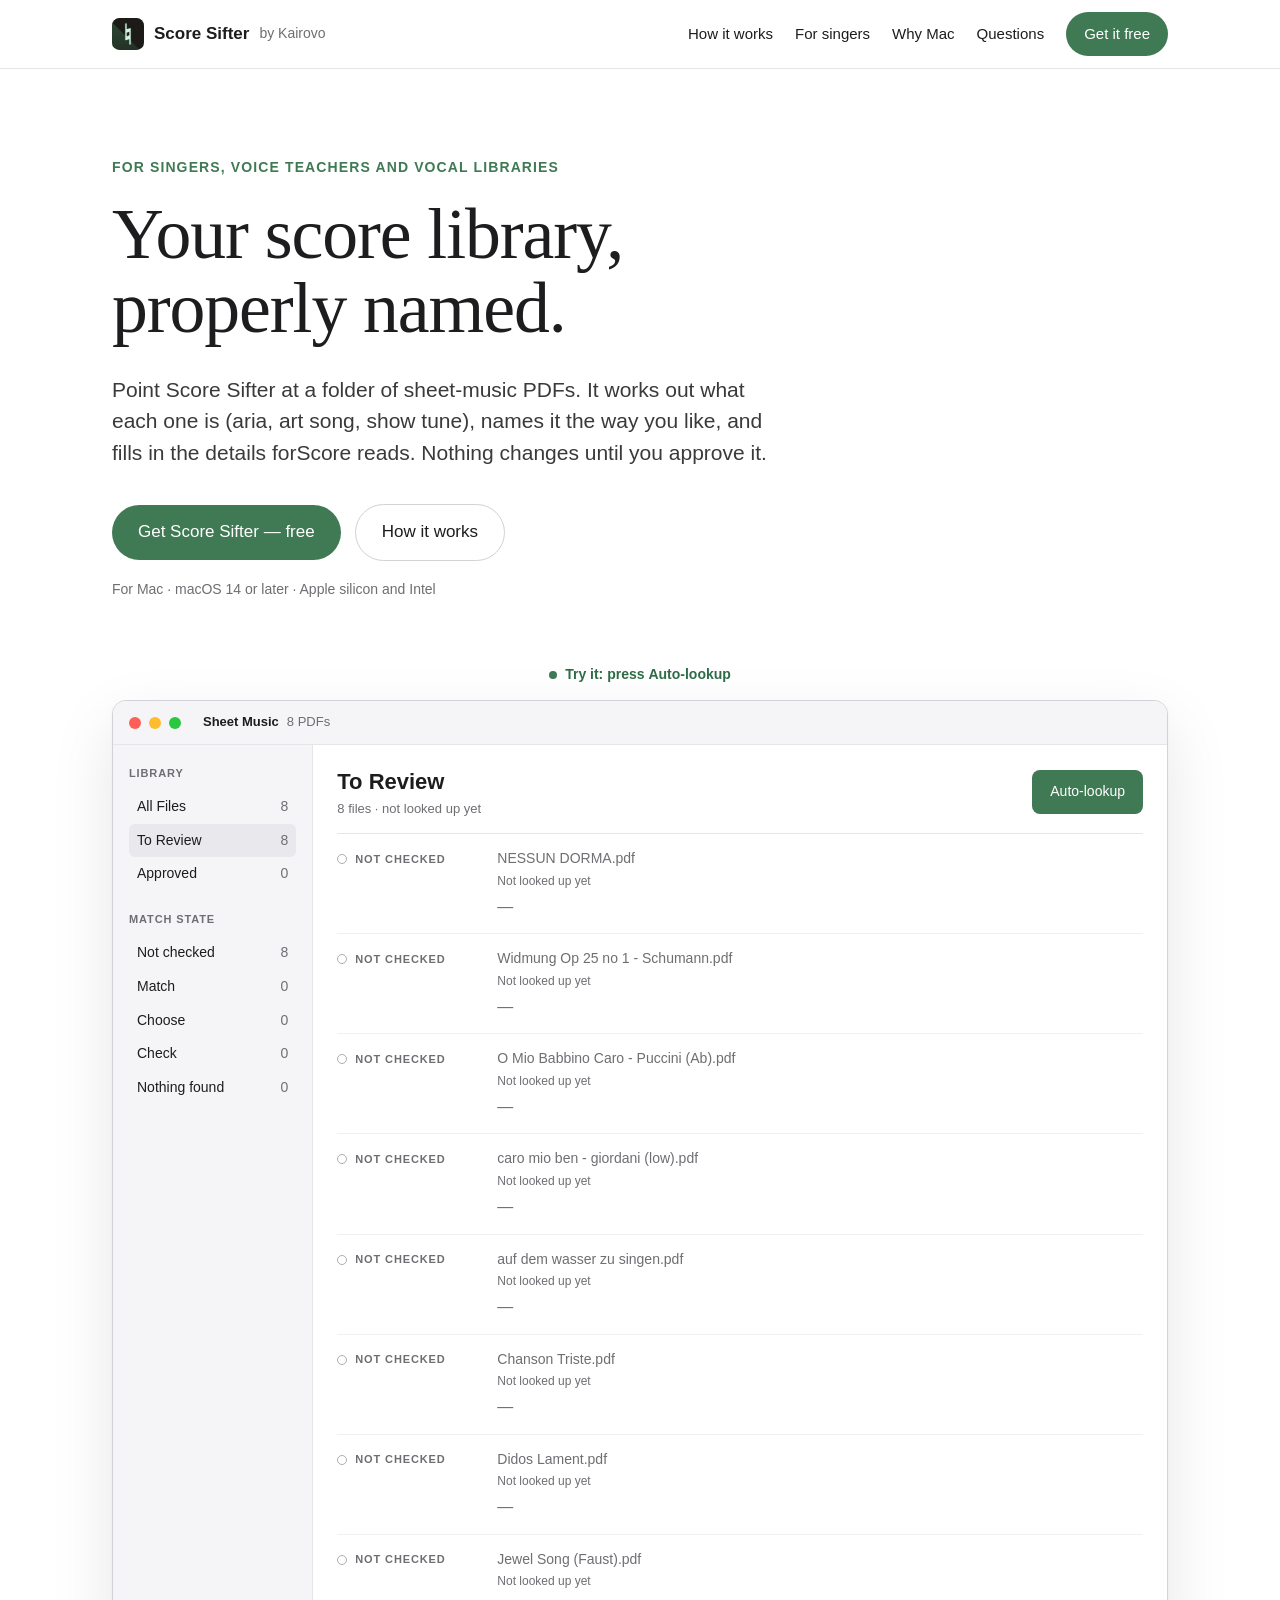
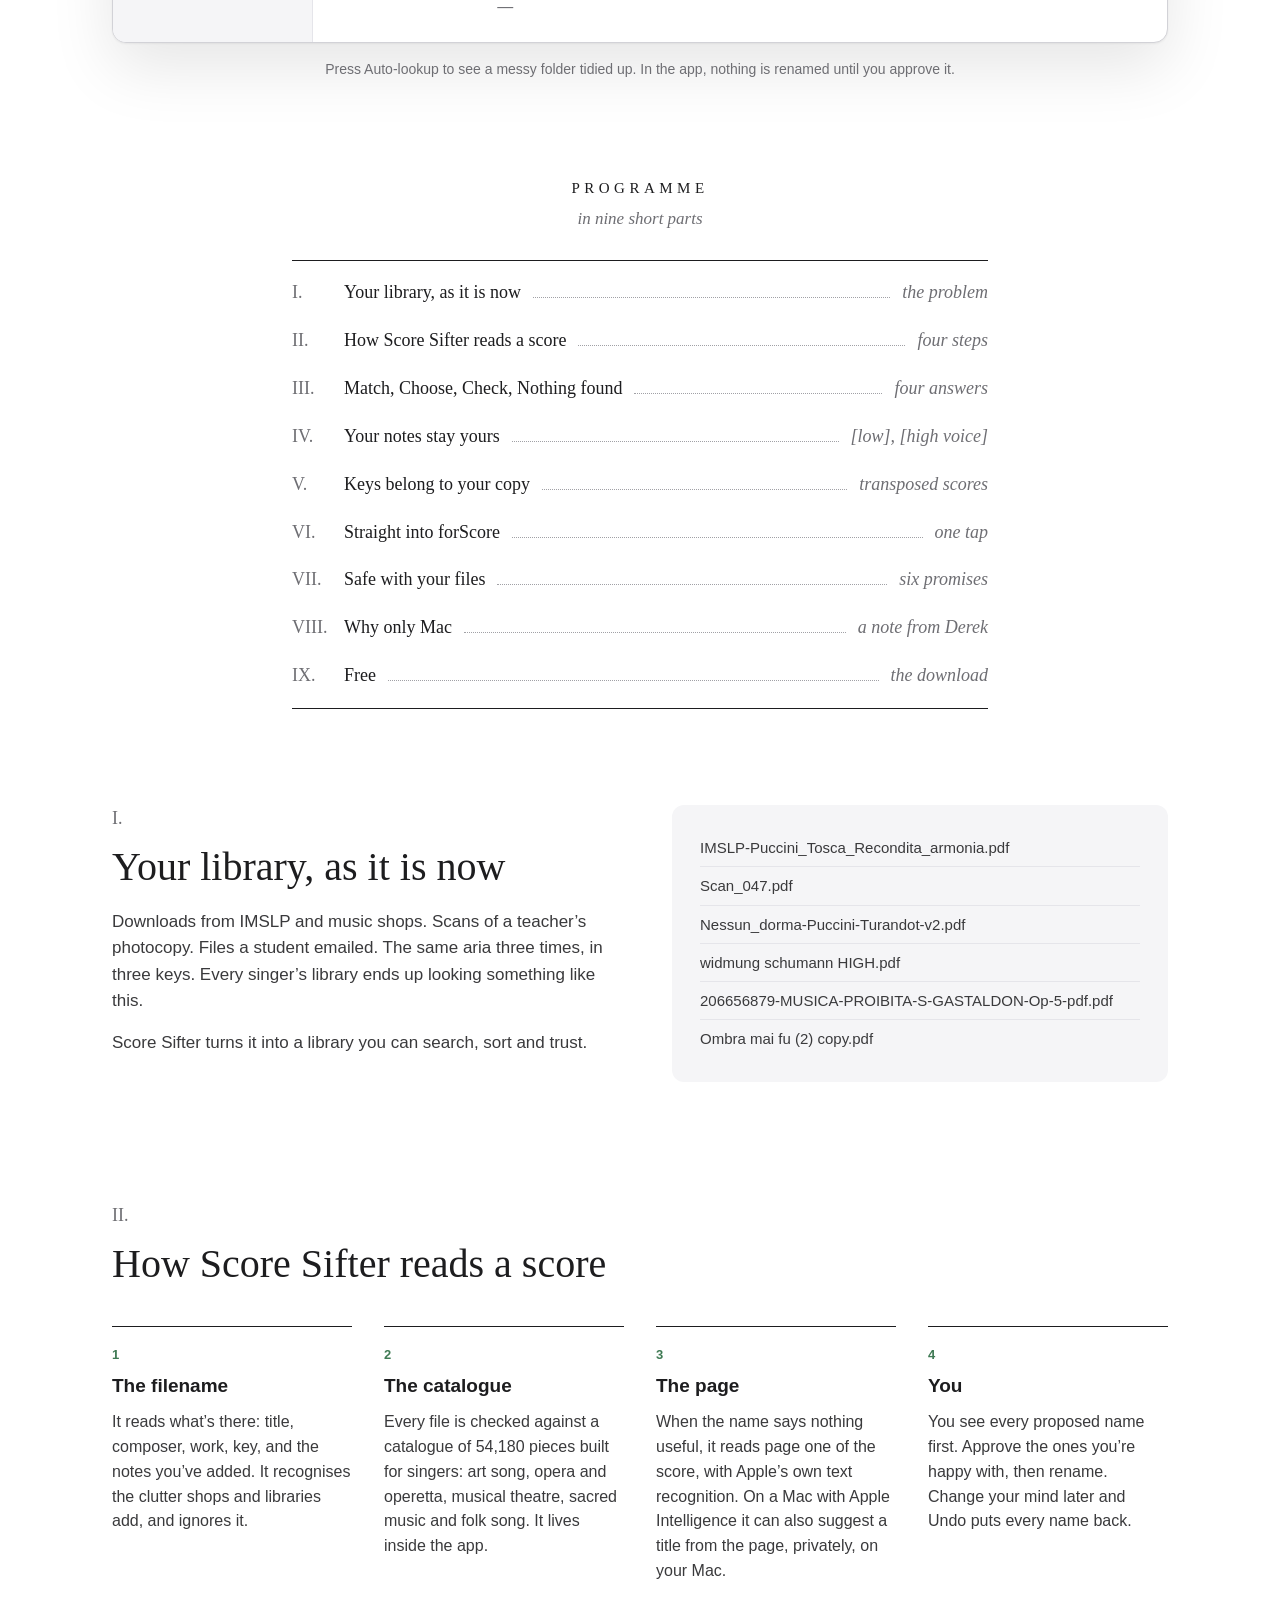
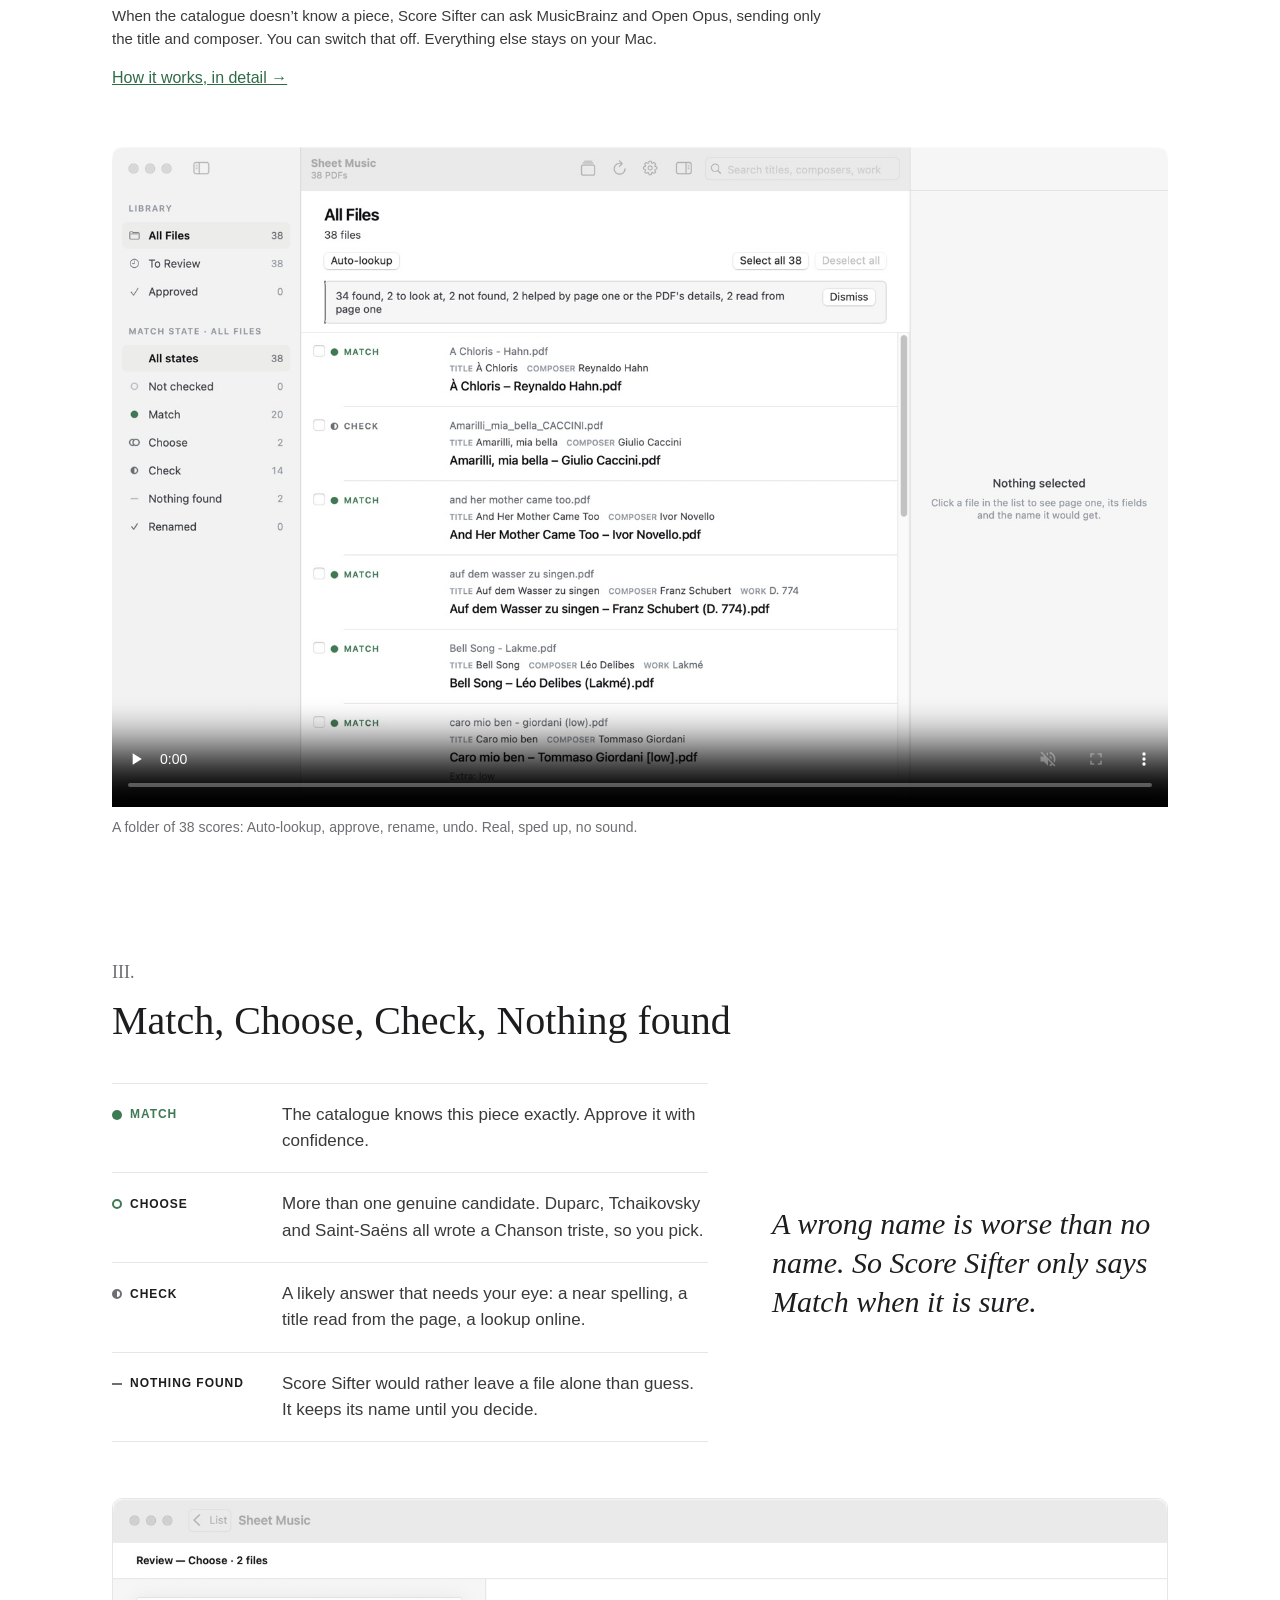
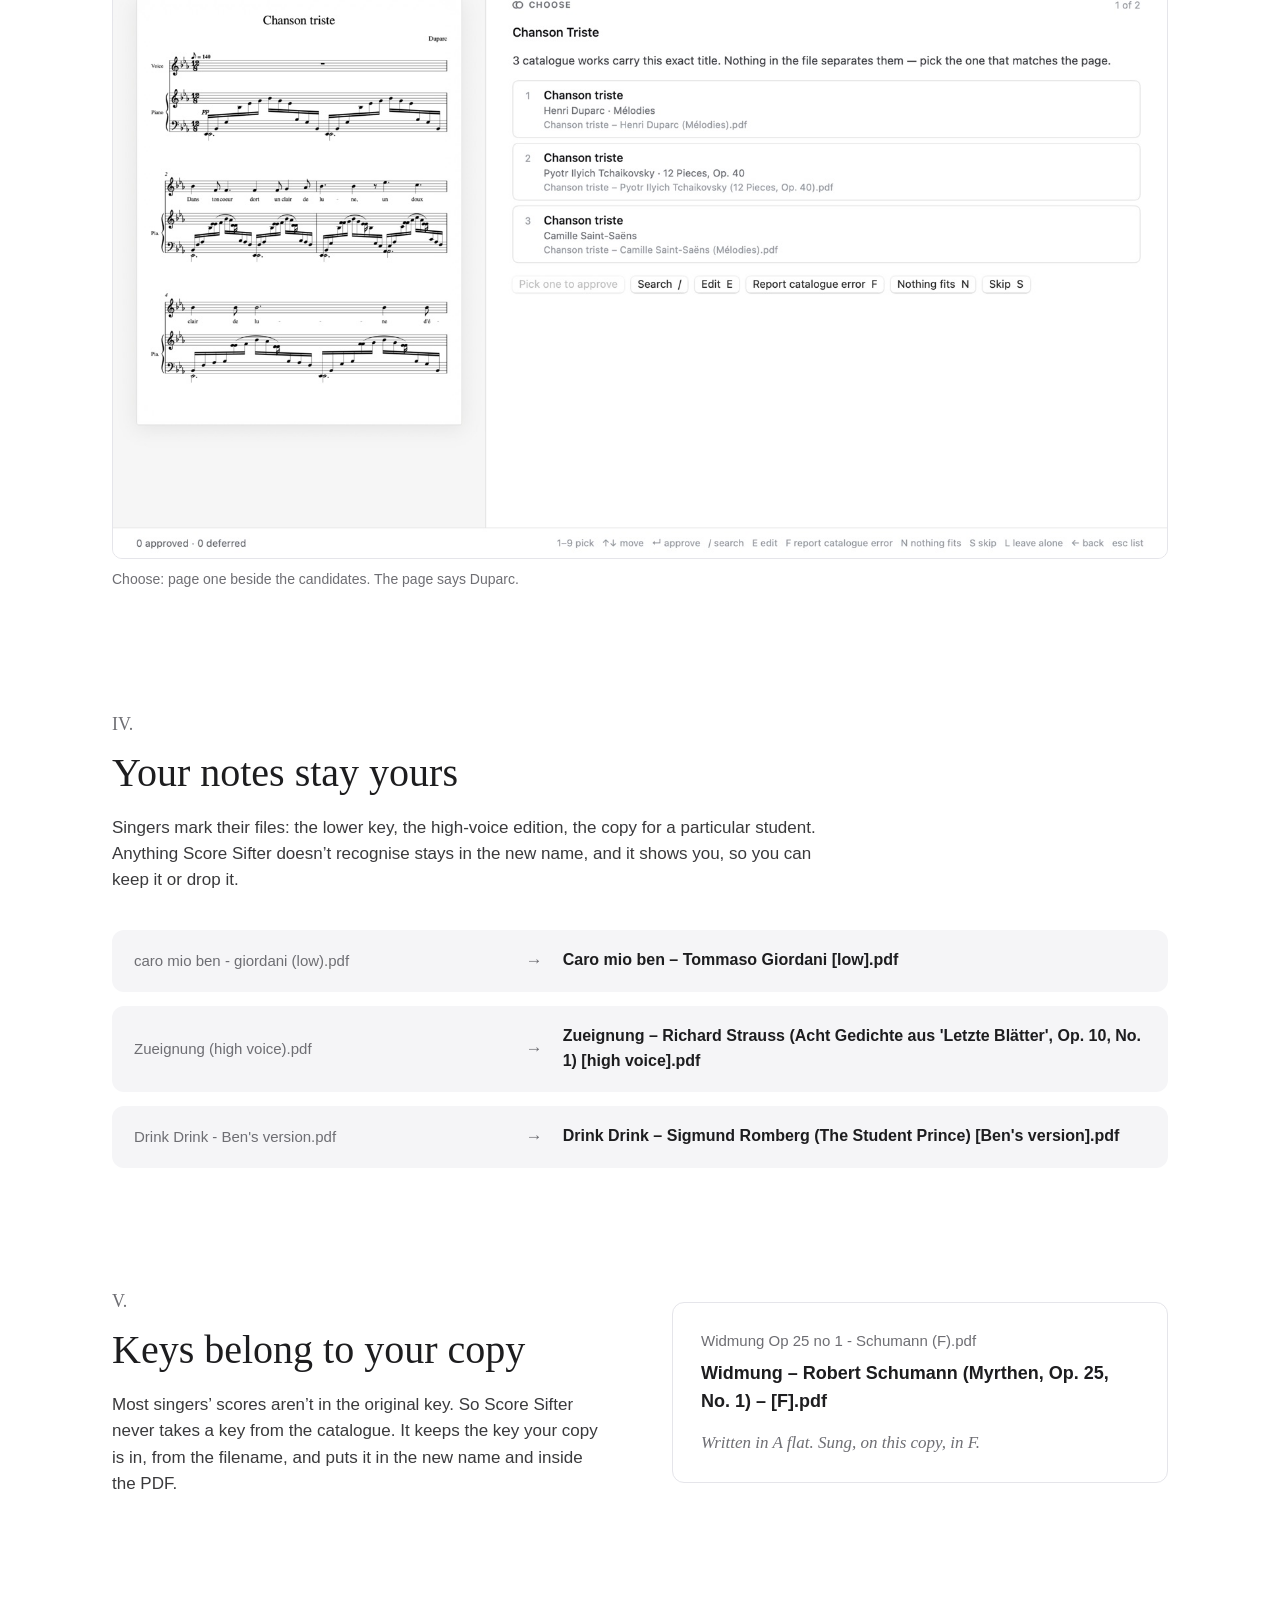
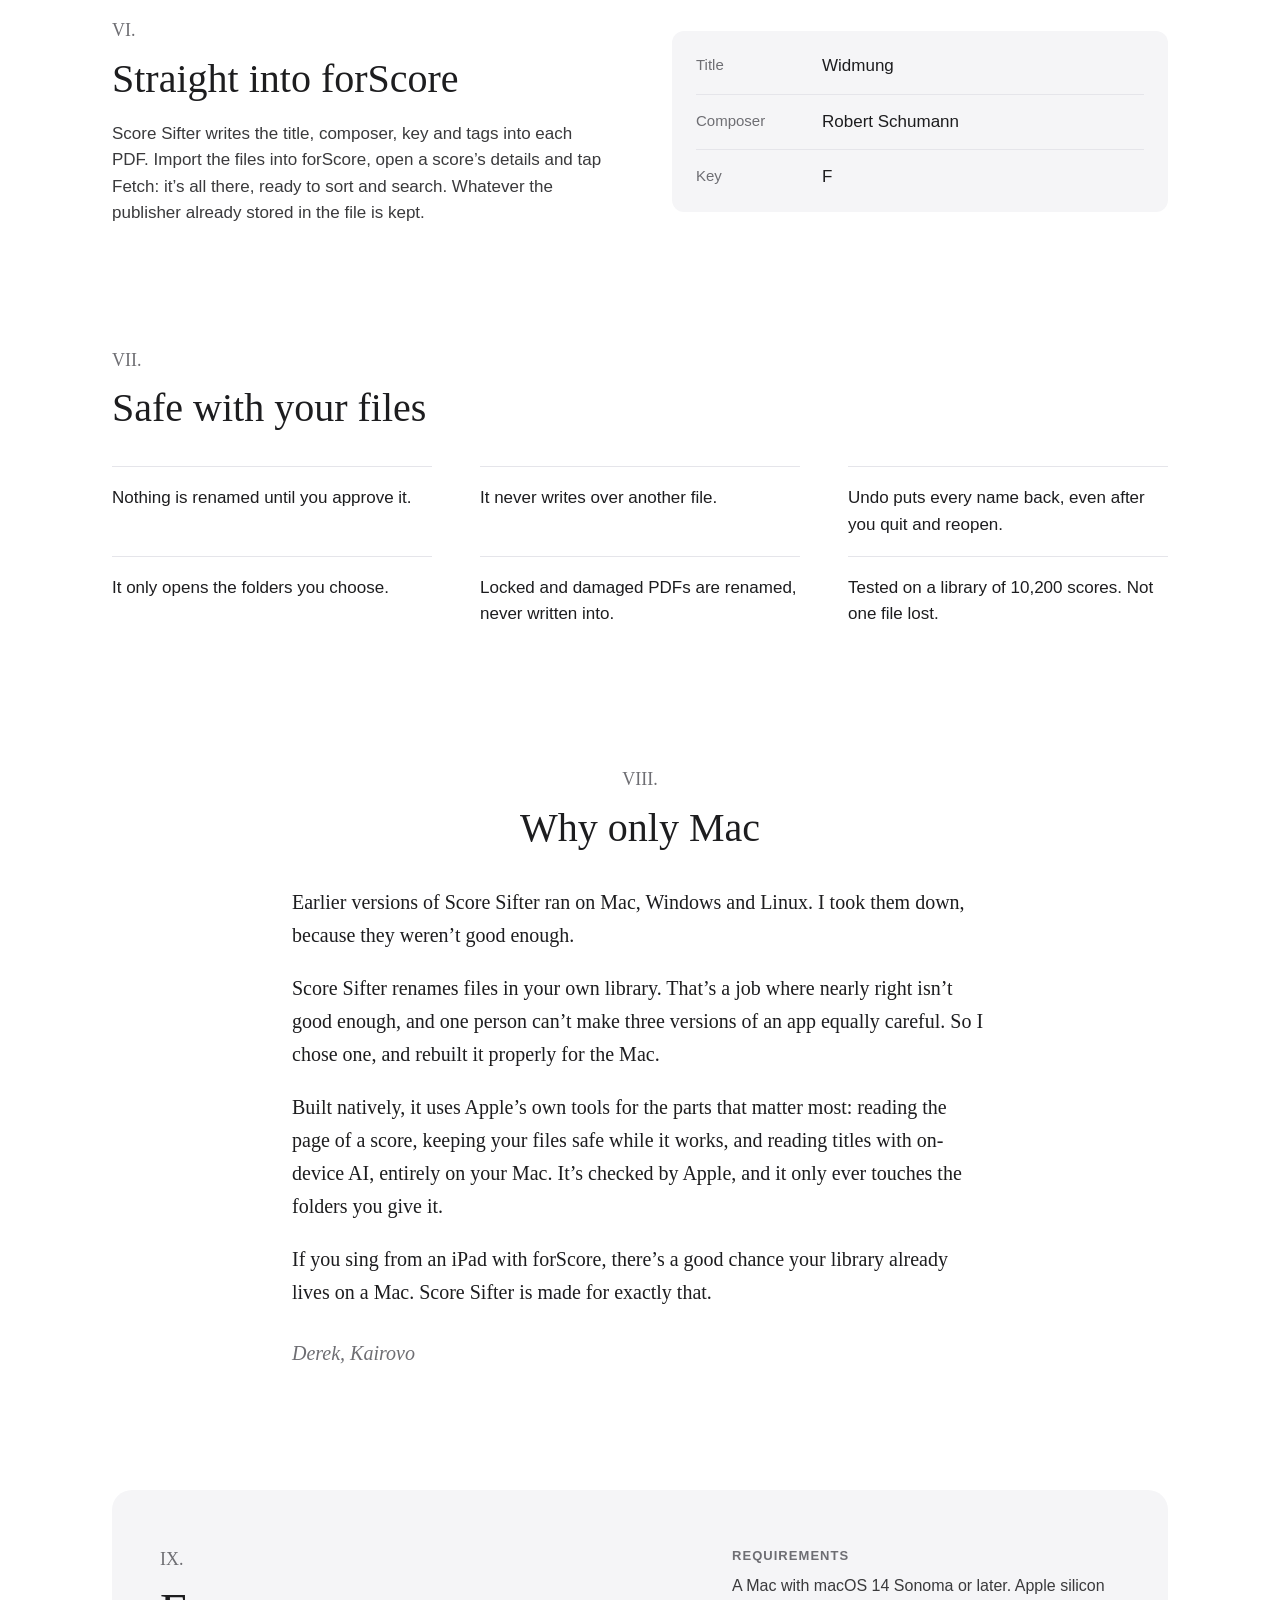
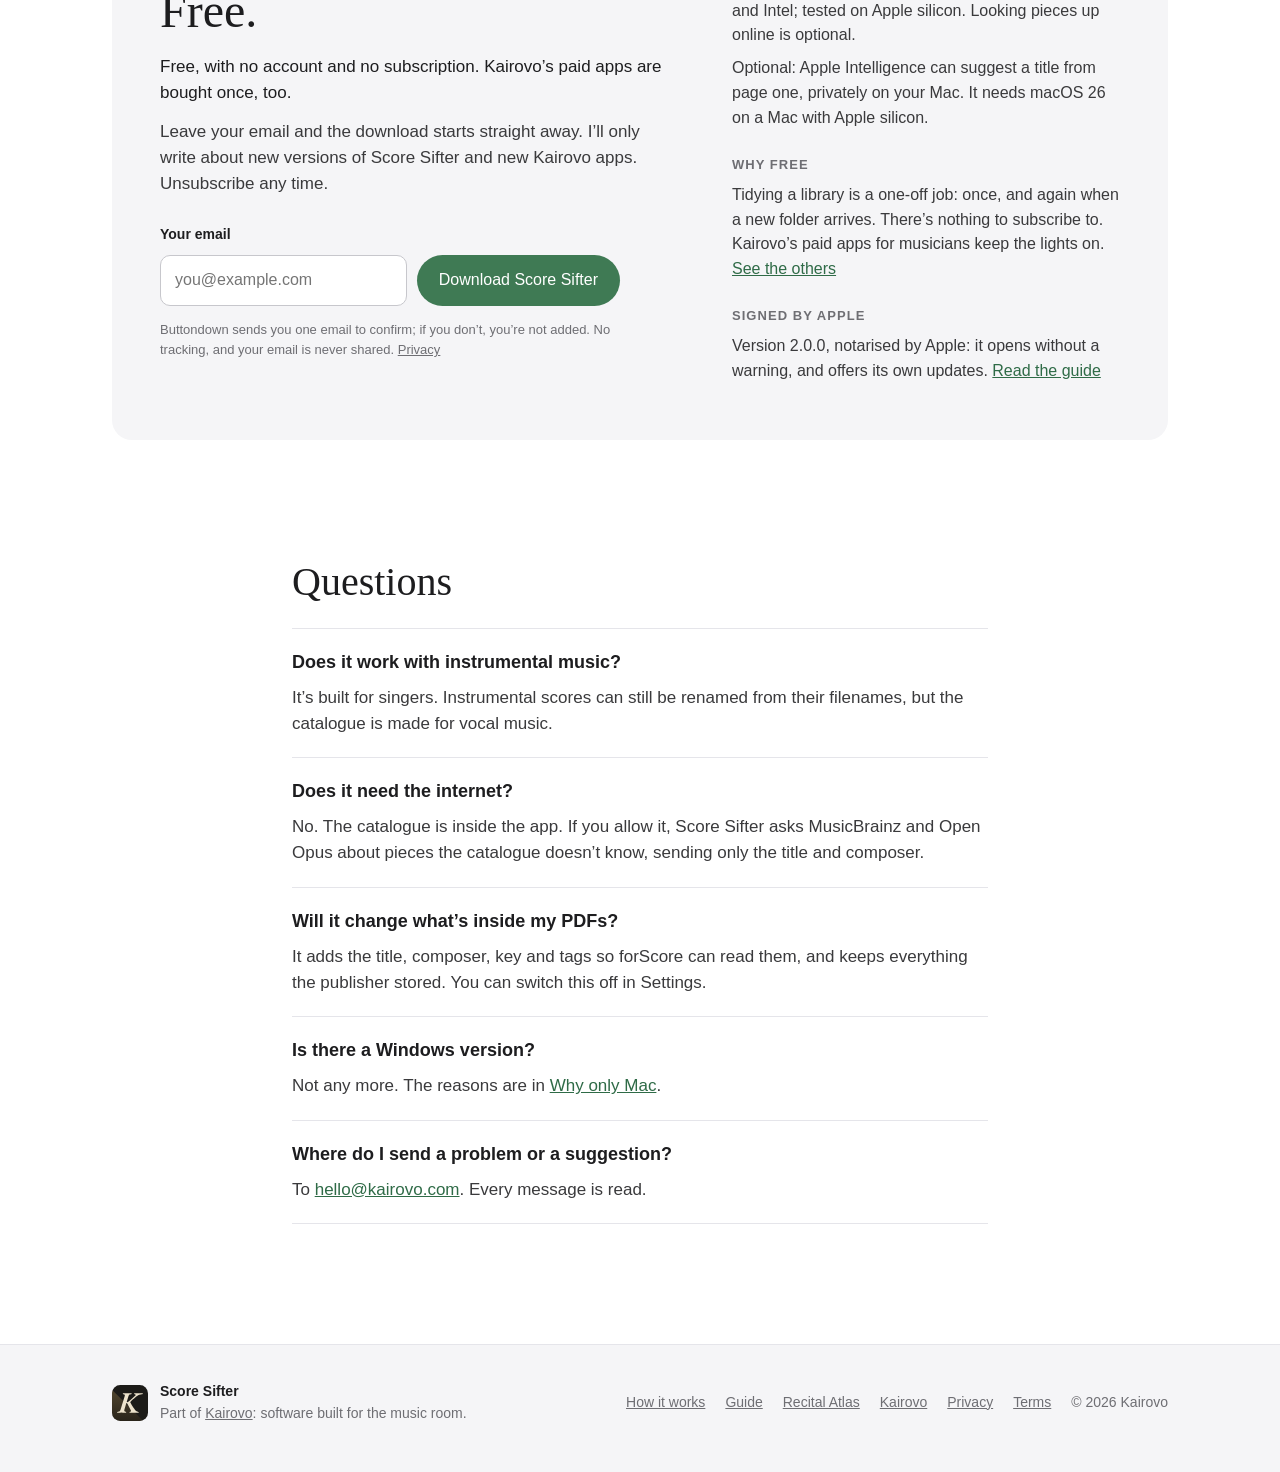
==== commit 157db4eb: "scoresifter.com: the demo autoplays on phones too (draft for Derek, not main) It waited for 60% of t" ====
--- a/scoresifter.com/index.html
+++ b/scoresifter.com/index.html
@@ -346,14 +346,16 @@
     pressed = true;
     run();
   });
-  // Plays once by itself the first time the window is mostly in view.
+  // Plays once by itself the first time the window's header (the button) is
+  // fully in the top four-fifths of the screen: the whole window is taller than
+  // a phone's screen, so it can never be mostly in view there.
   if ("IntersectionObserver" in window && !still.matches) {
     var seen = new IntersectionObserver(function (entries) {
       if (!entries[0].isIntersecting) return;
       seen.disconnect();
       setTimeout(function () { if (!pressed && done === 0) run(); }, 600);
-    }, { threshold: 0.6 });
-    seen.observe(document.querySelector(".mac-window"));
+    }, { threshold: 1, rootMargin: "0px 0px -20% 0px" });
+    seen.observe(document.querySelector(".list-head"));
   }
   draw();
 })();
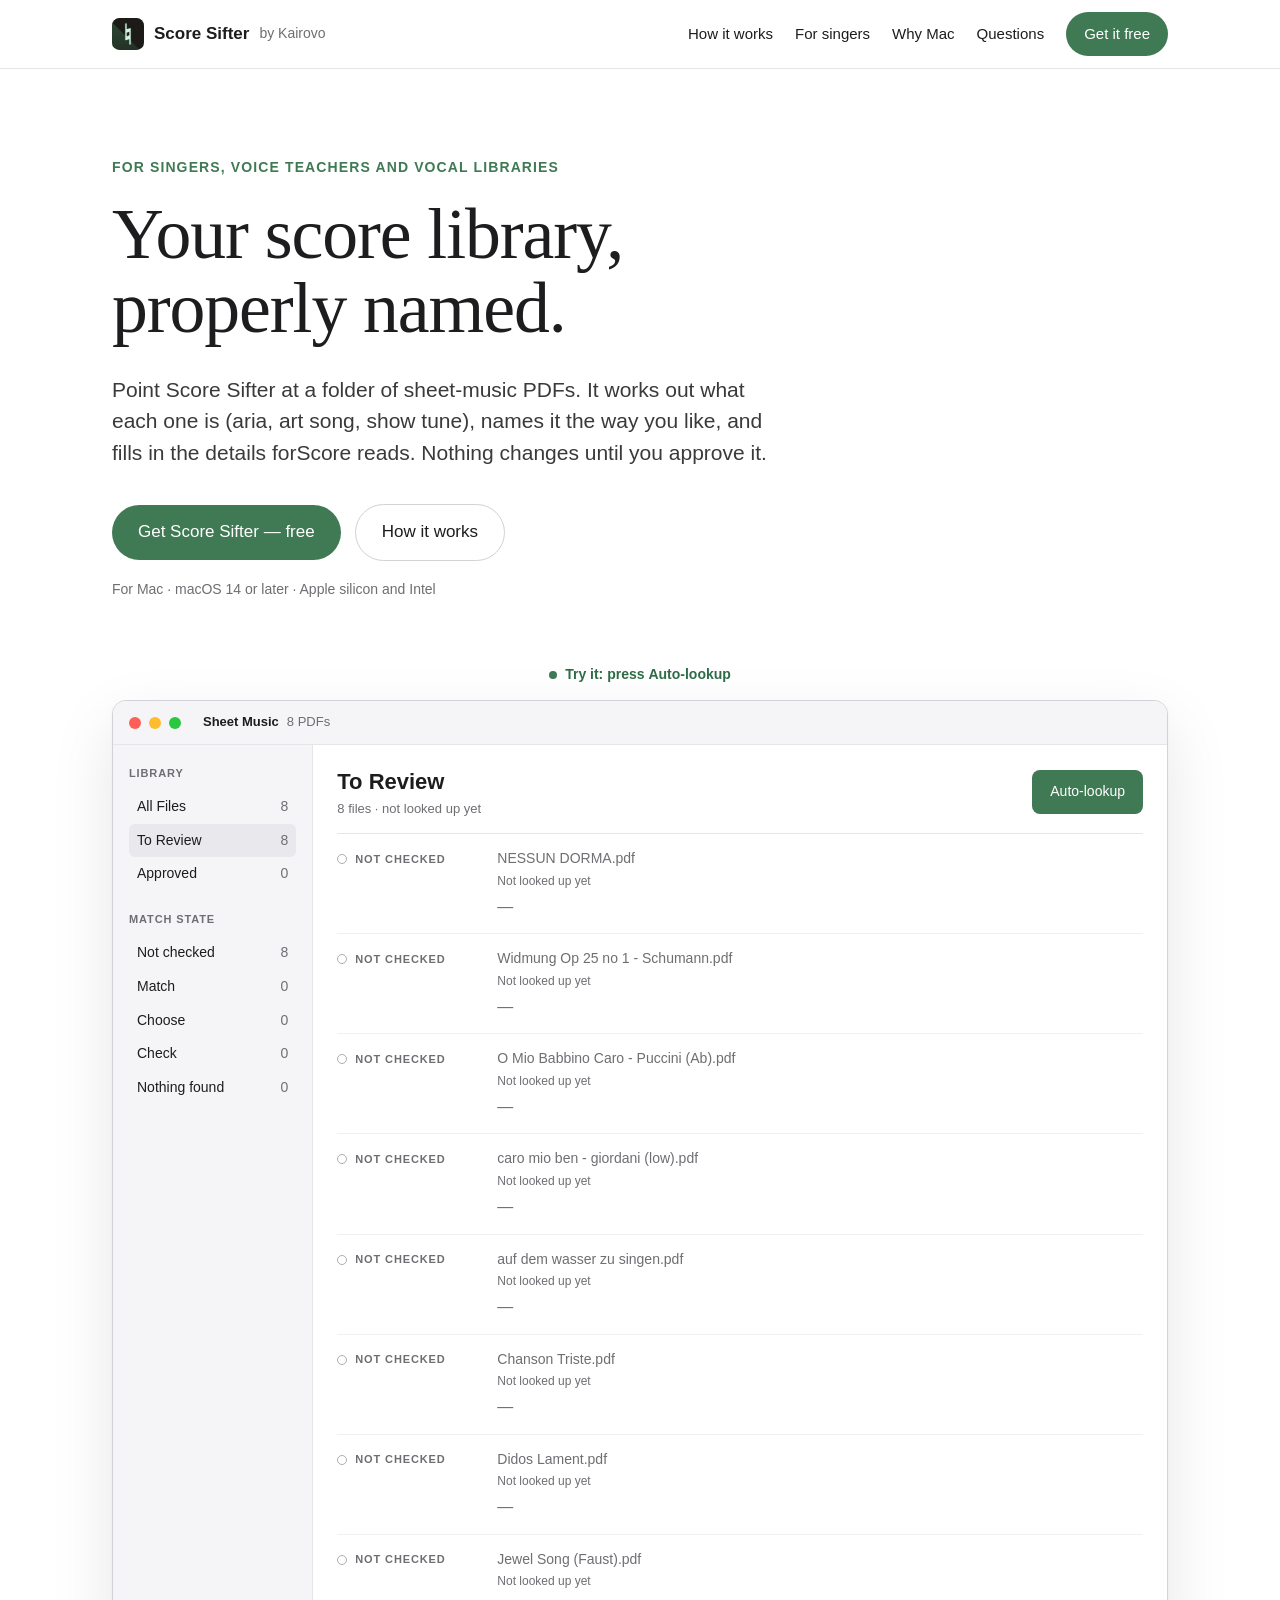
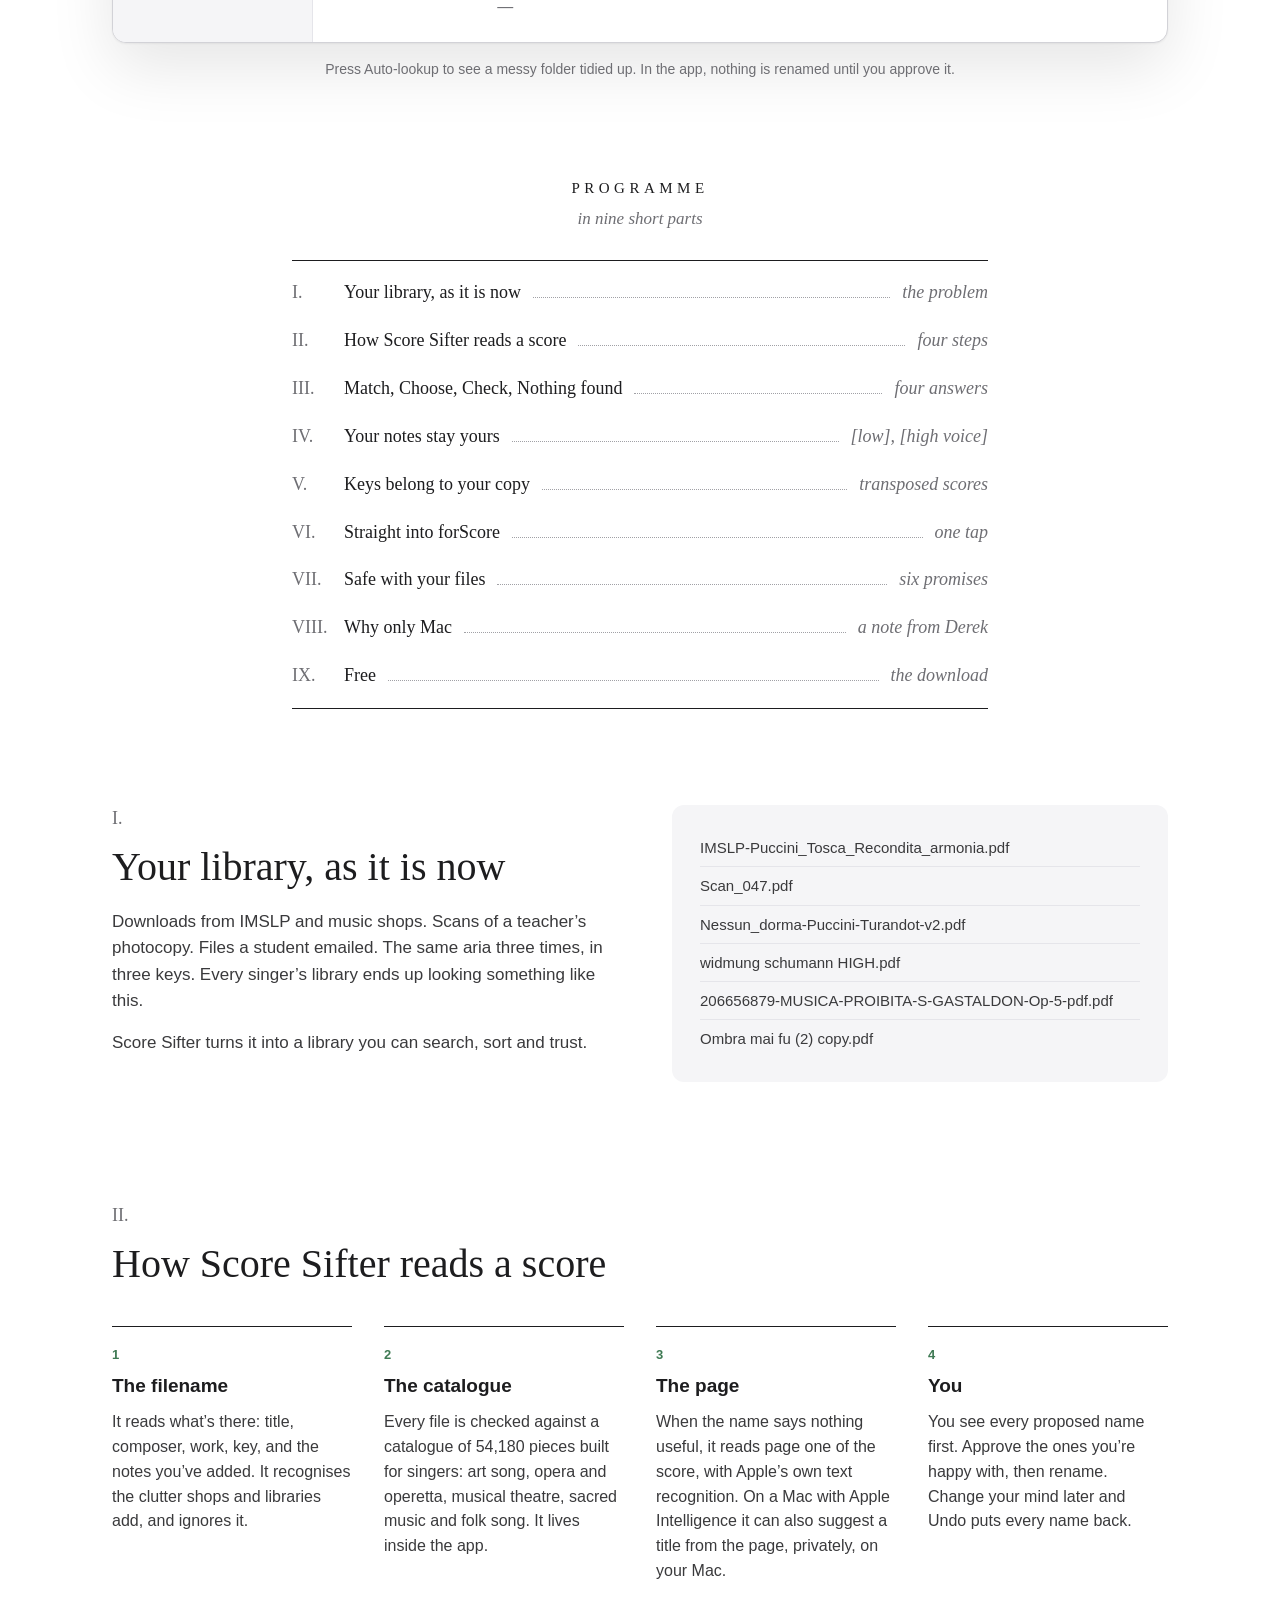
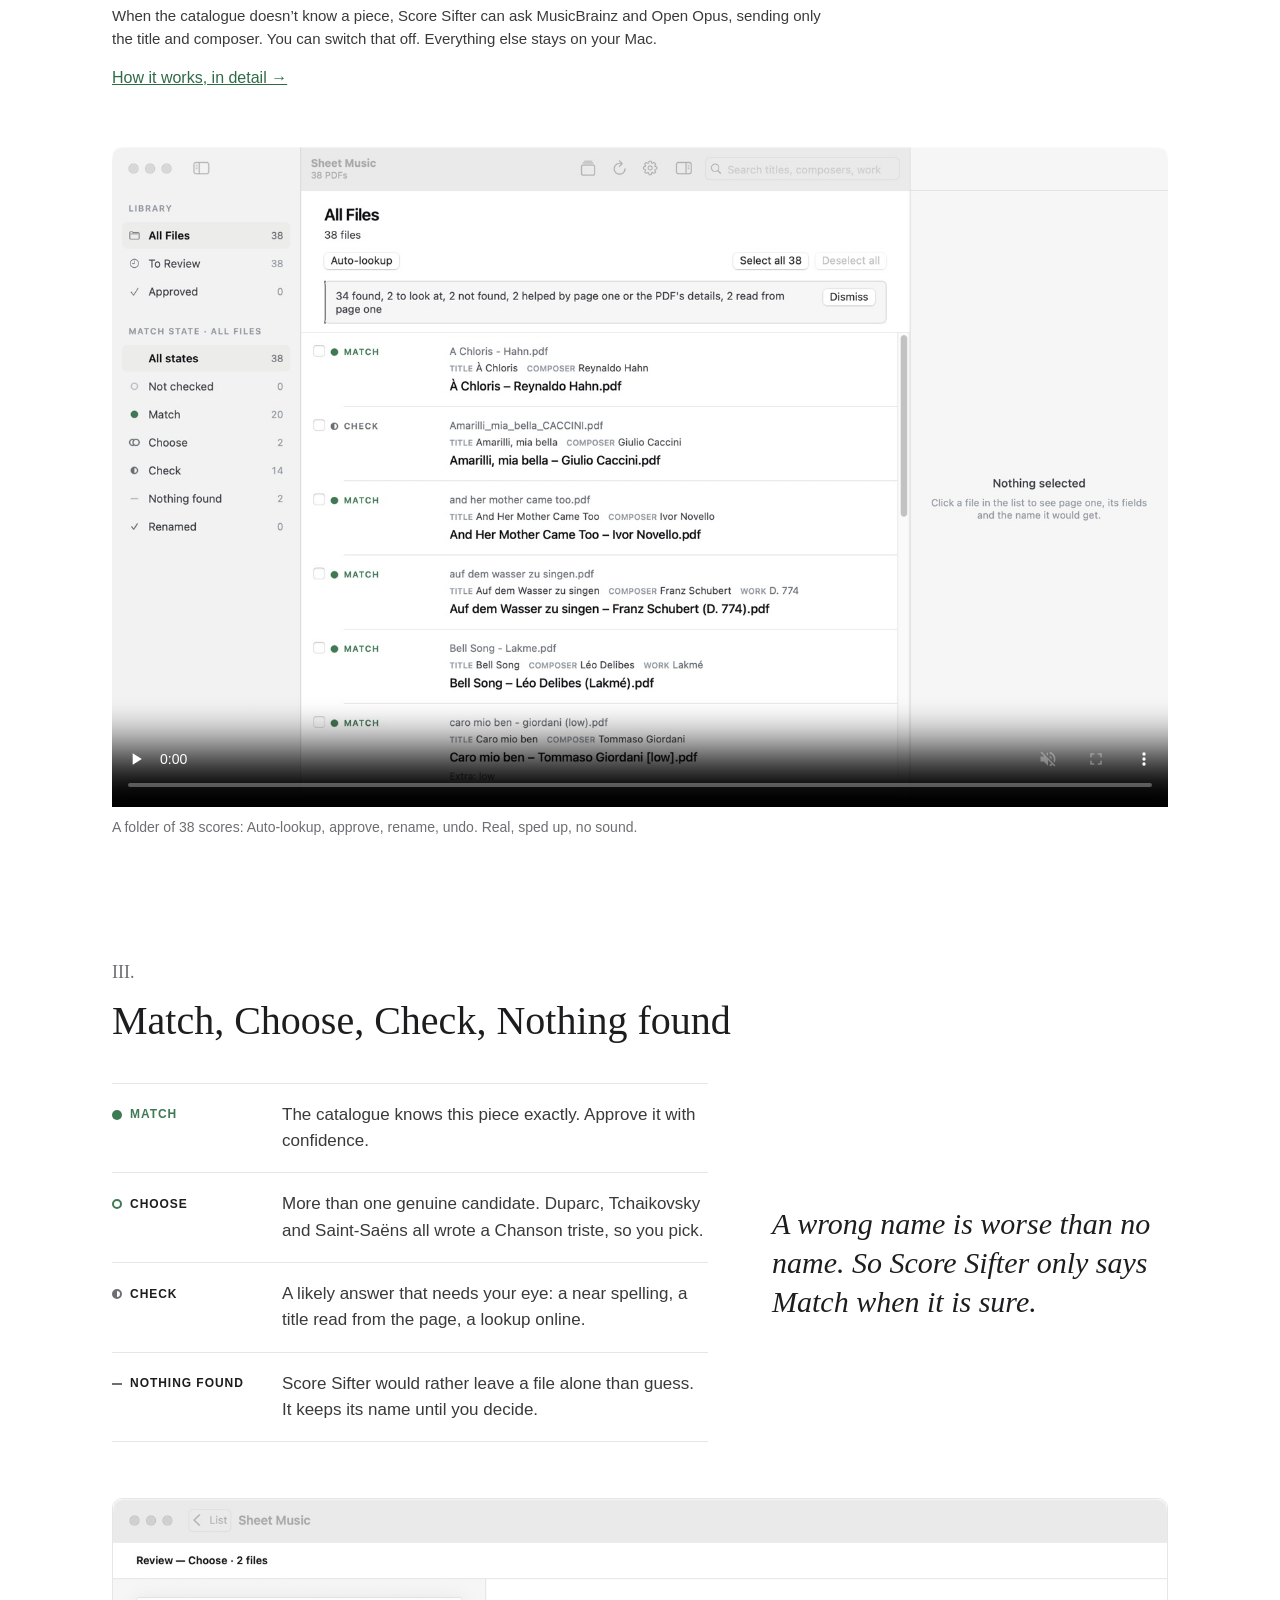
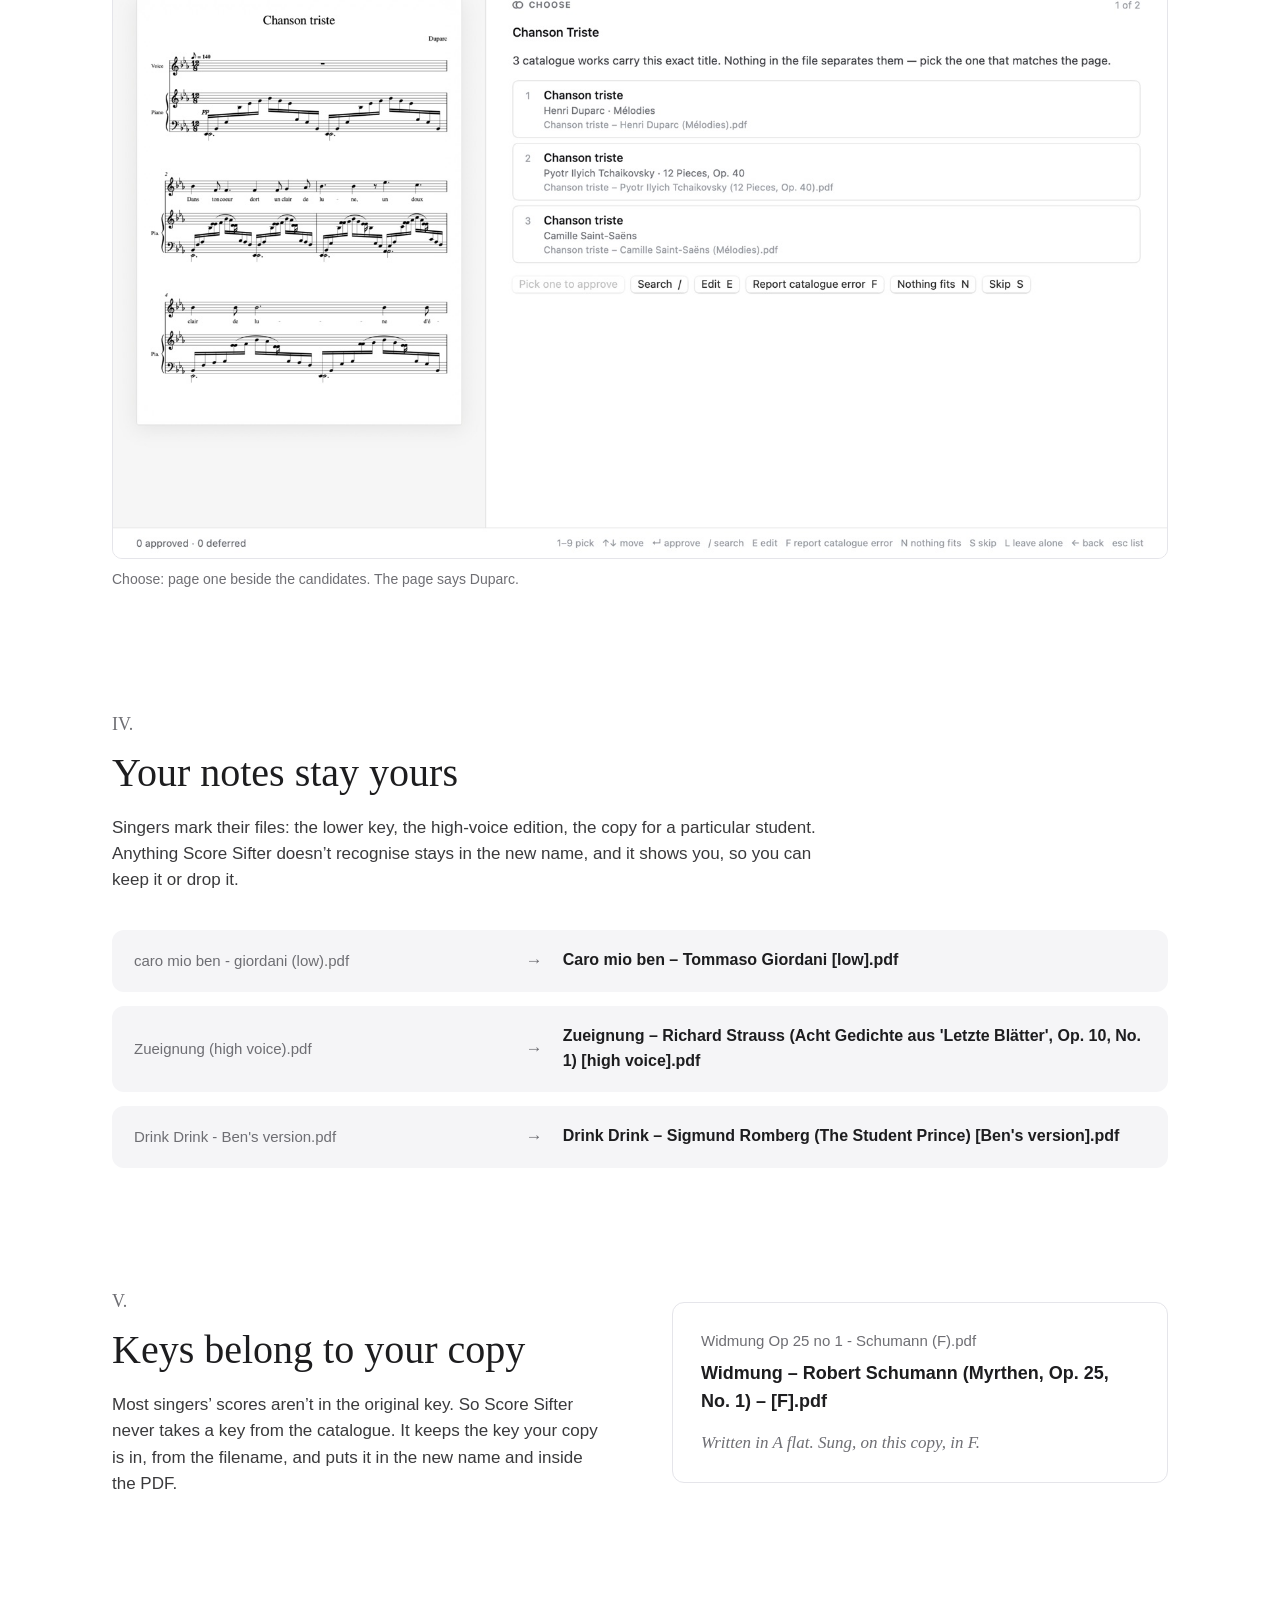
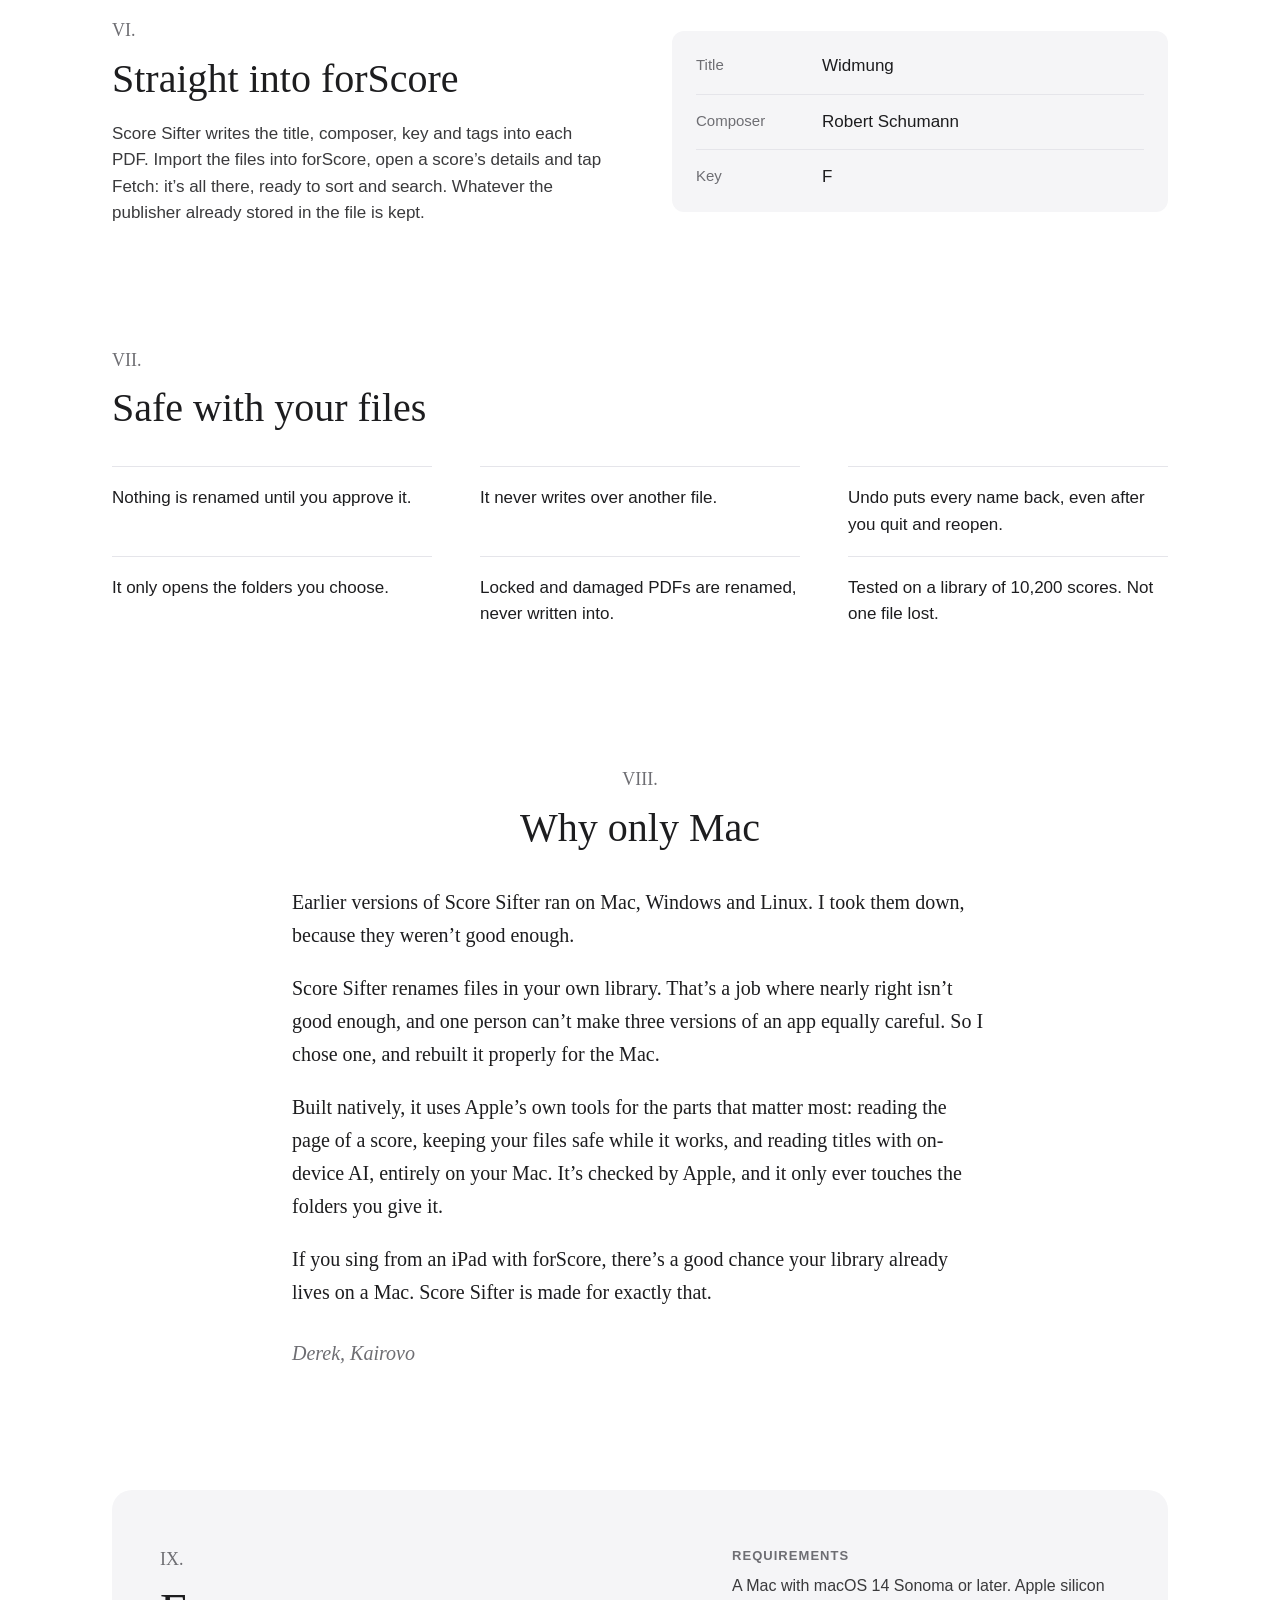
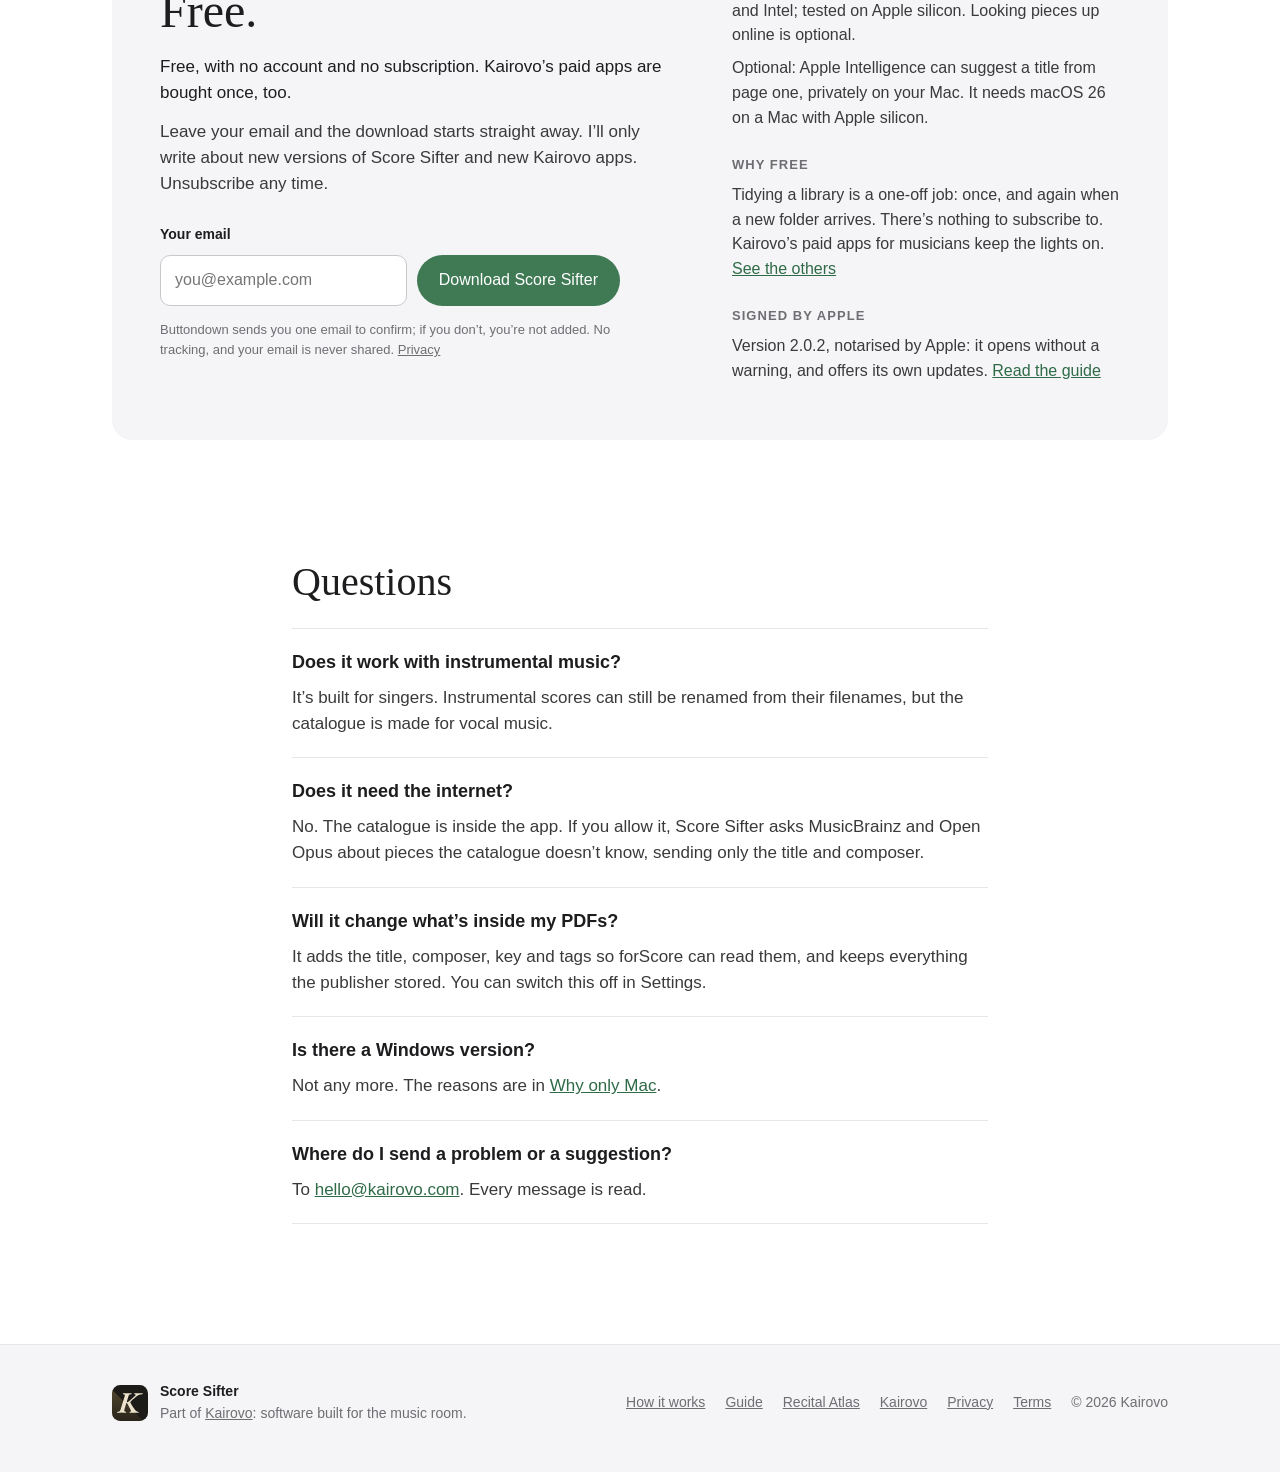
==== commit a5ba09d5: "scoresifter.com: the download always gives the newest version (ScoreSifter.dmg); 2.0.2 (draft for De" ====
--- a/scoresifter.com/index.html
+++ b/scoresifter.com/index.html
@@ -9,8 +9,10 @@
 <meta property="og:description" content="Your score library, properly named. Free for Mac.">
 <meta property="og:image" content="https://scoresifter.com/images/03-list-after-auto-lookup.jpg">
 <meta property="og:type" content="website">
-<link rel="icon" href="images/icon.svg" type="image/svg+xml">
-<link rel="apple-touch-icon" href="images/icon-180.png">
+<link rel="icon" href="/favicon.ico" sizes="16x16 32x32 48x48">
+<link rel="icon" href="/images/icon.svg" type="image/svg+xml">
+<link rel="icon" href="/images/icon-32.png" type="image/png" sizes="32x32">
+<link rel="apple-touch-icon" href="/images/icon-180.png">
 <link rel="stylesheet" href="site.css">
 </head>
 <body>
@@ -241,7 +243,7 @@
 </div>
 <div>
 <h3>Signed by Apple</h3>
-<p>Version 2.0.0, notarised by Apple: it opens without a warning, and offers its own updates. <a href="guide">Read the guide</a></p>
+<p>Version 2.0.2, notarised by Apple: it opens without a warning, and offers its own updates. <a href="guide">Read the guide</a></p>
 </div>
 </div>
 </div>
@@ -363,8 +365,10 @@
 // The download box: Buttondown's answer opens in a new tab (it may ask for a
 // CAPTCHA or a corrected address, so it is never hidden); this tab starts the
 // download. The file is public either way: the form is a request, not a lock.
+// ScoreSifter.dmg is always the newest version (ScoreSifterMac's publish.sh
+// replaces it each release); it saves as ScoreSifter-<version>.dmg.
 (function () {
-  var DMG = "https://downloads.scoresifter.com/ScoreSifter-2.0.0.dmg";
+  var DMG = "https://downloads.scoresifter.com/ScoreSifter.dmg";
   document.getElementById("get").addEventListener("submit", function () {
     setTimeout(function () { window.location.href = DMG; }, 400);
   });
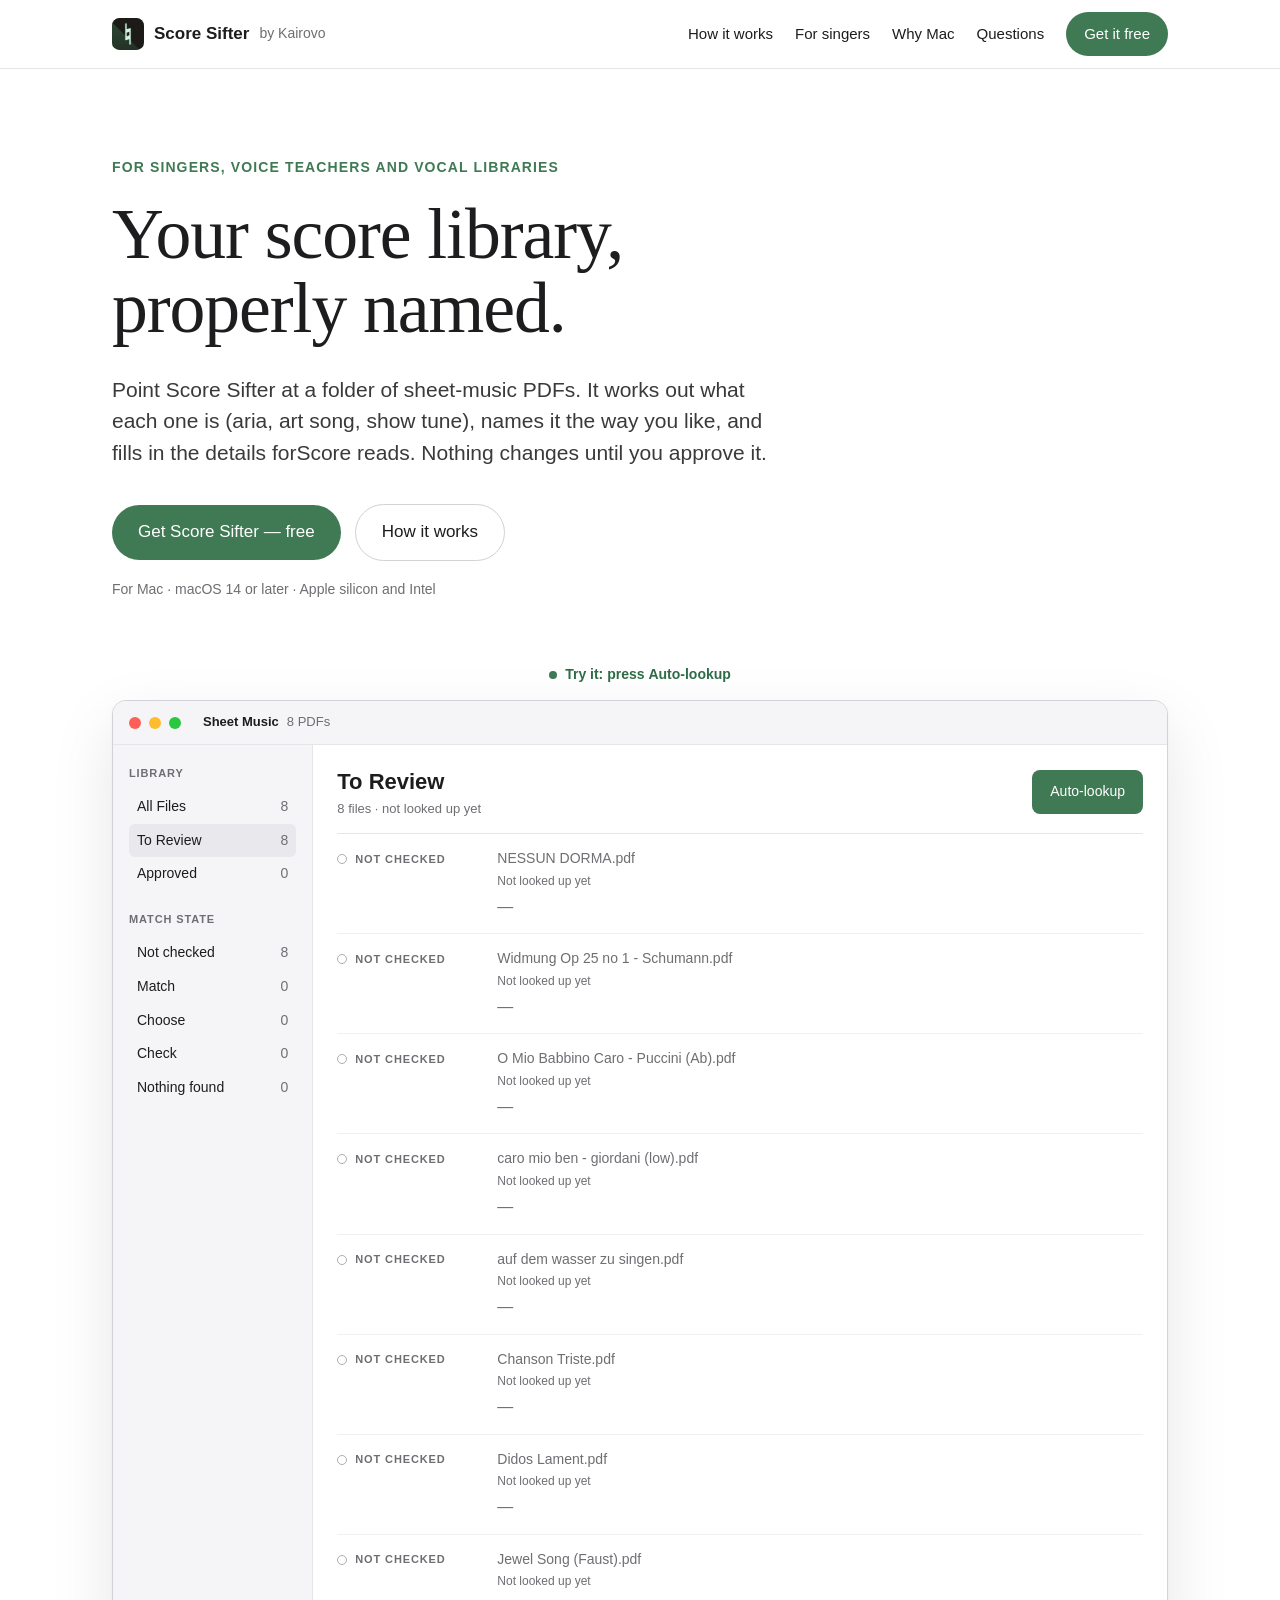
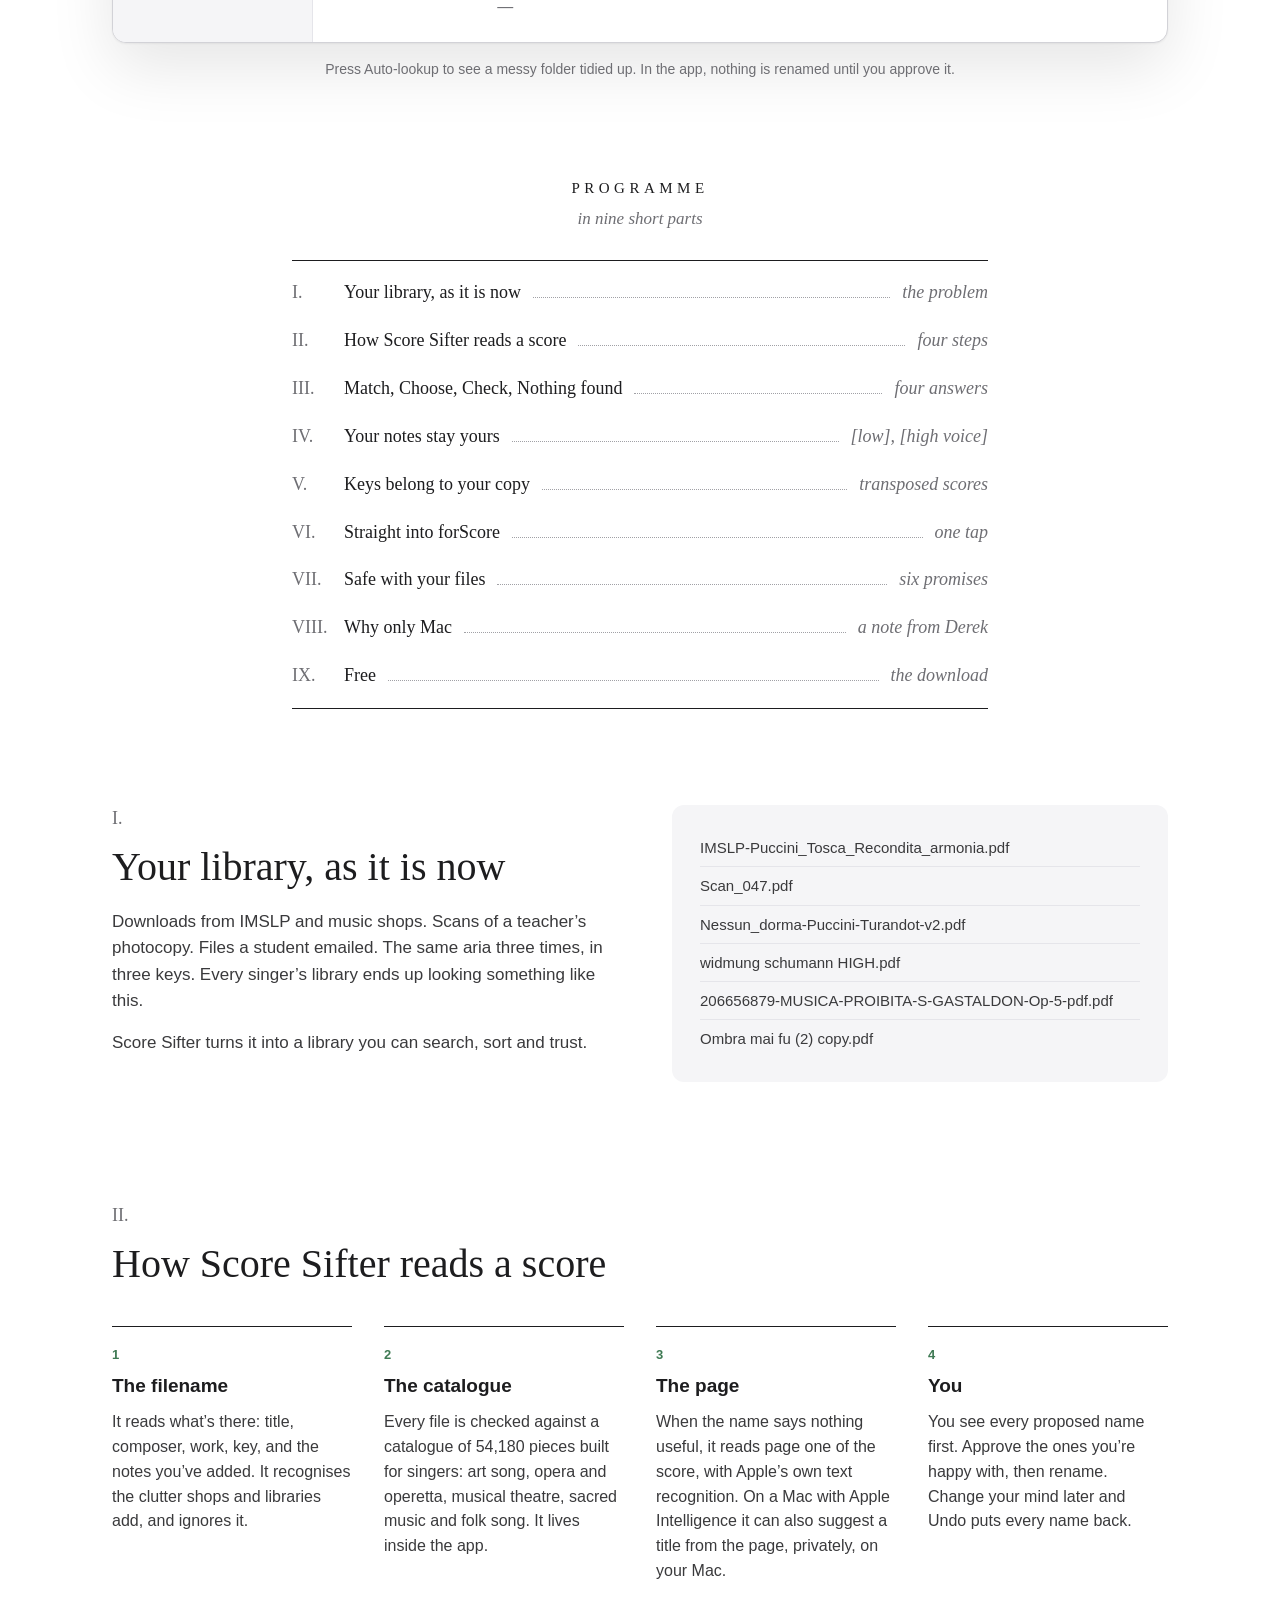
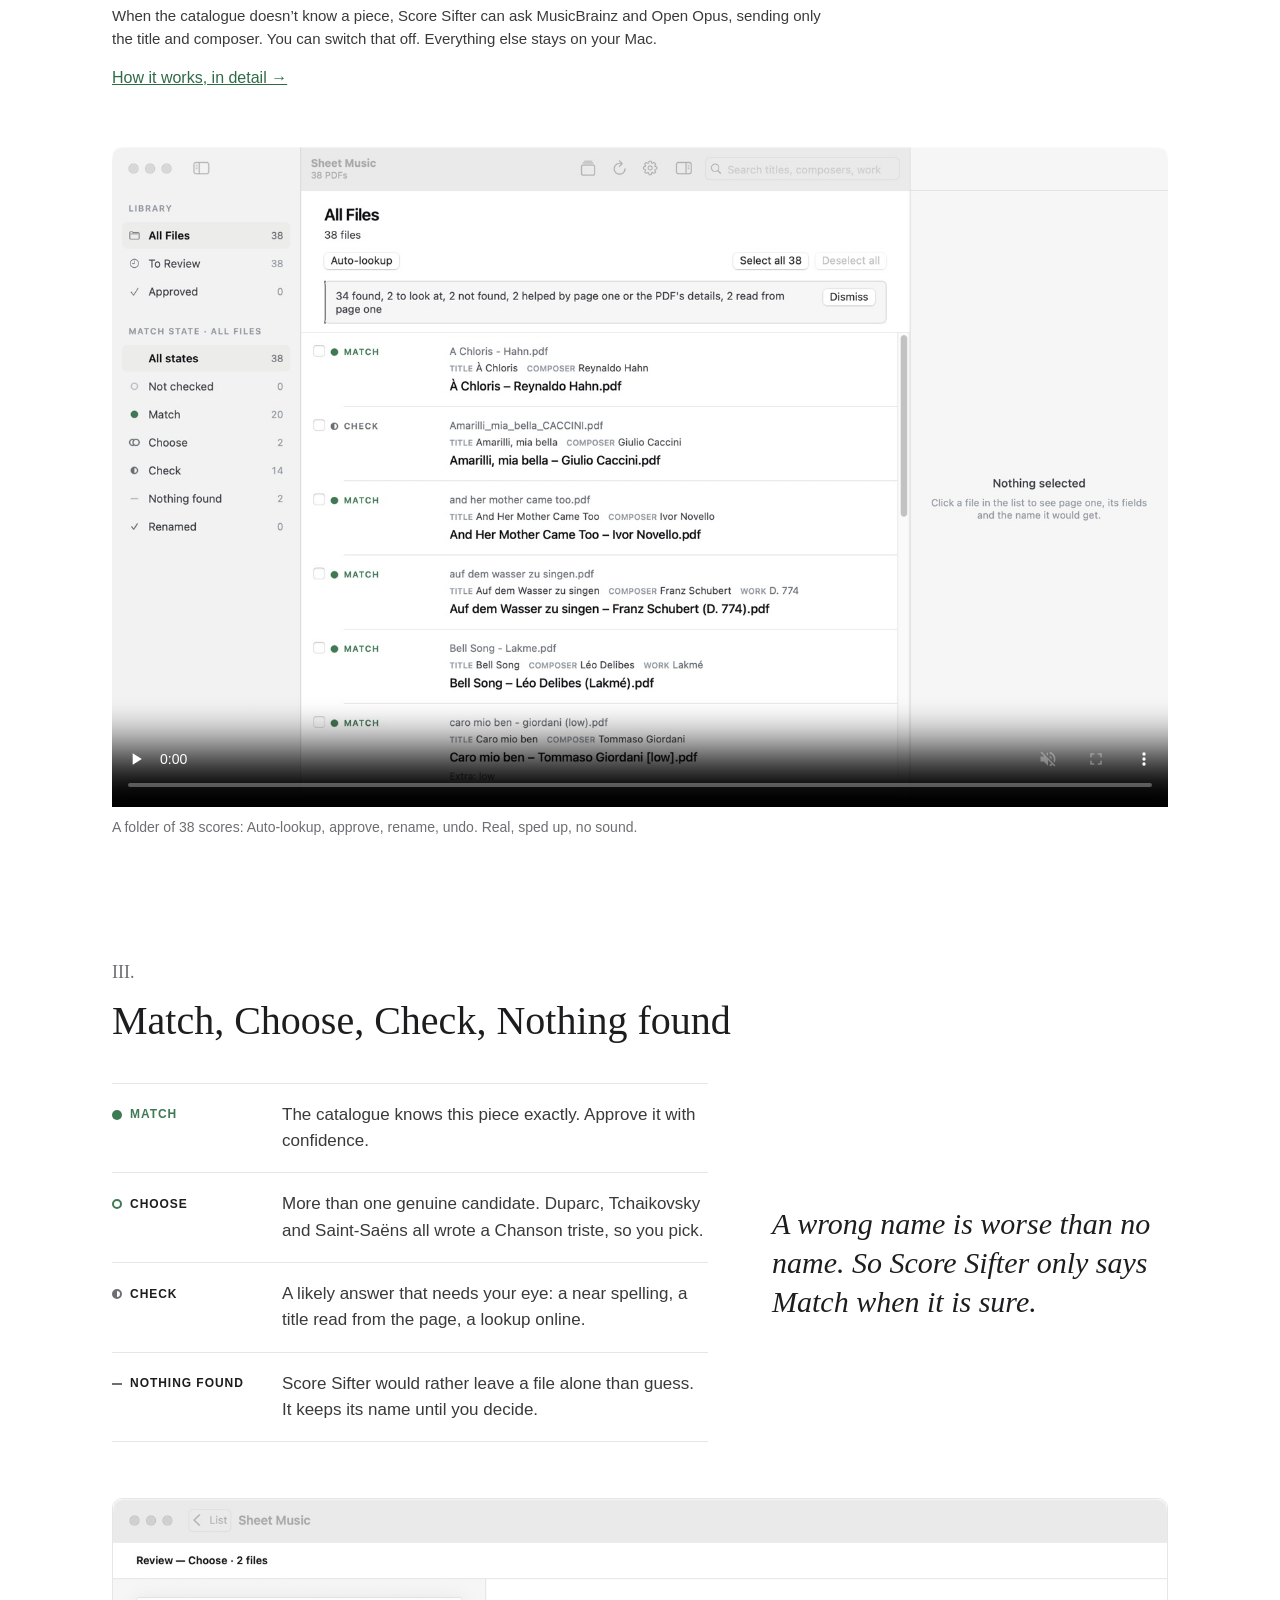
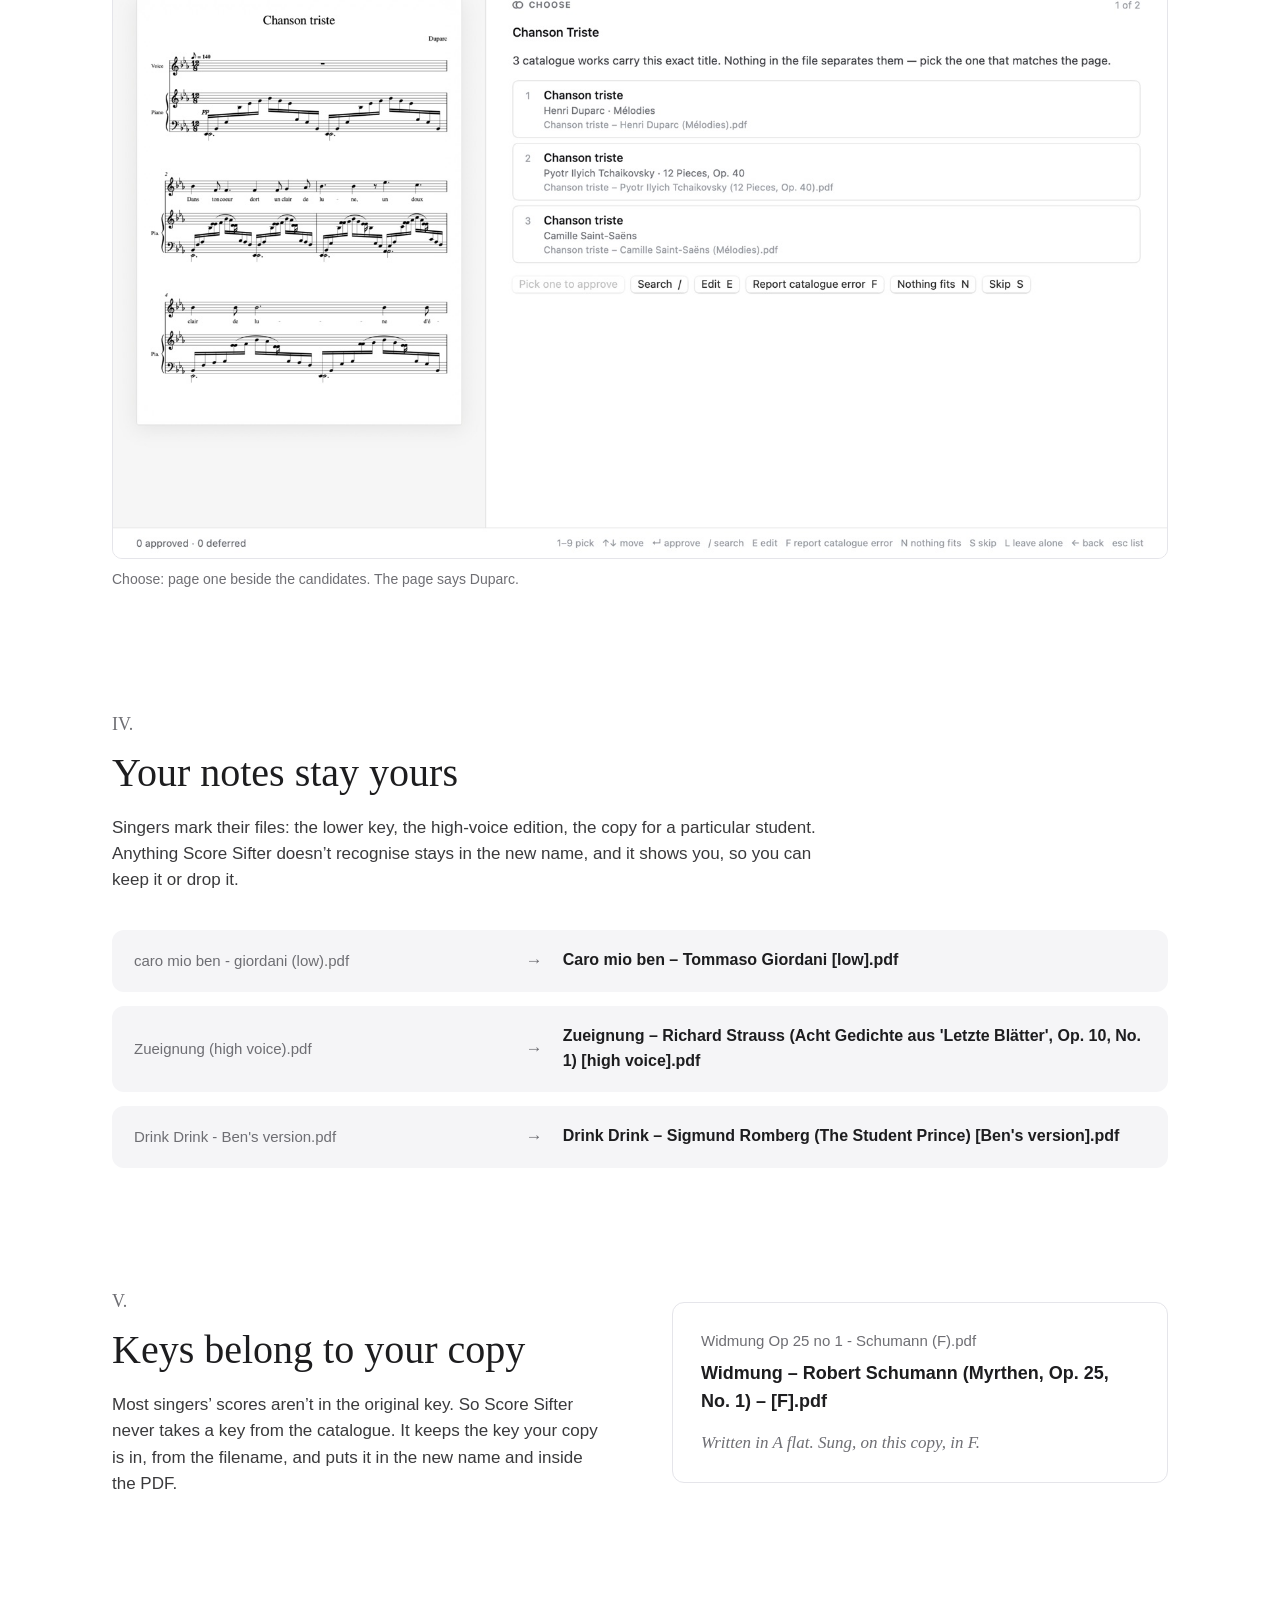
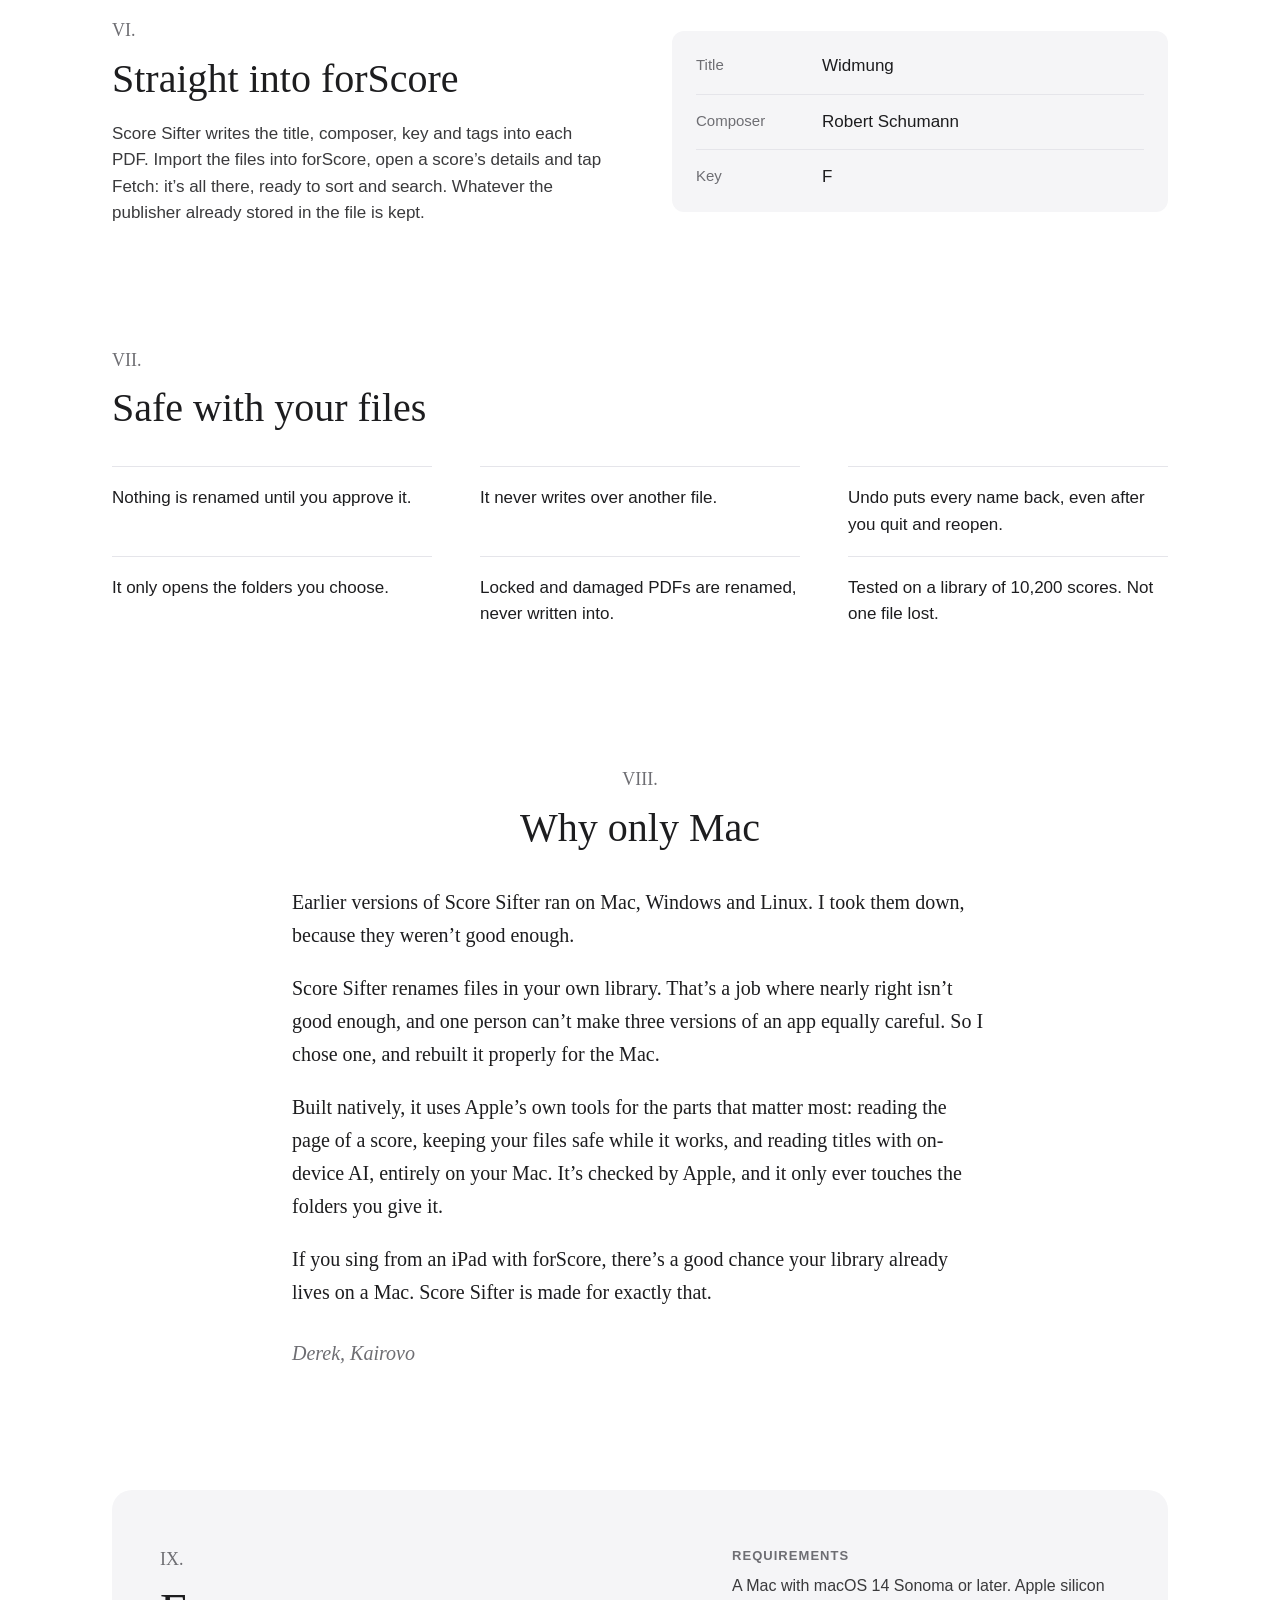
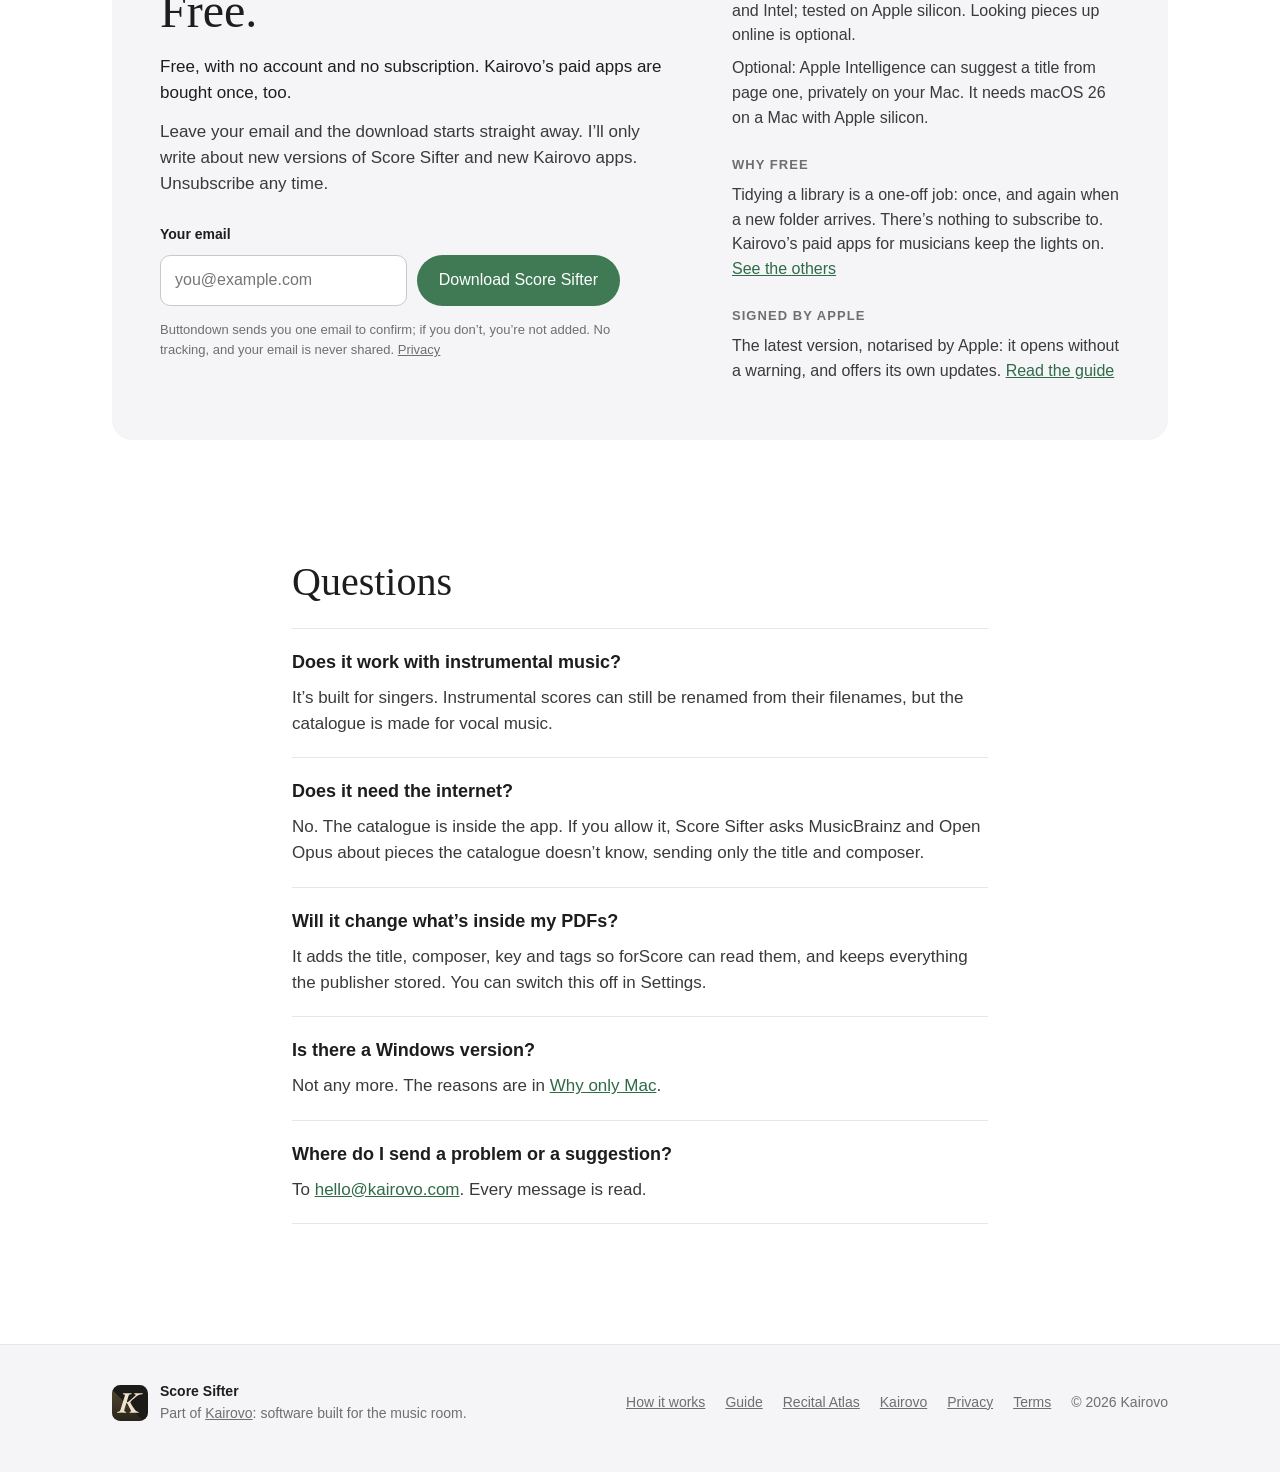
==== commit 7d1fb571: "scoresifter.com: "the latest version" instead of a version number, so the text never needs editing C" ====
--- a/scoresifter.com/index.html
+++ b/scoresifter.com/index.html
@@ -243,7 +243,7 @@
 </div>
 <div>
 <h3>Signed by Apple</h3>
-<p>Version 2.0.2, notarised by Apple: it opens without a warning, and offers its own updates. <a href="guide">Read the guide</a></p>
+<p>The latest version, notarised by Apple: it opens without a warning, and offers its own updates. <a href="guide">Read the guide</a></p>
 </div>
 </div>
 </div>
